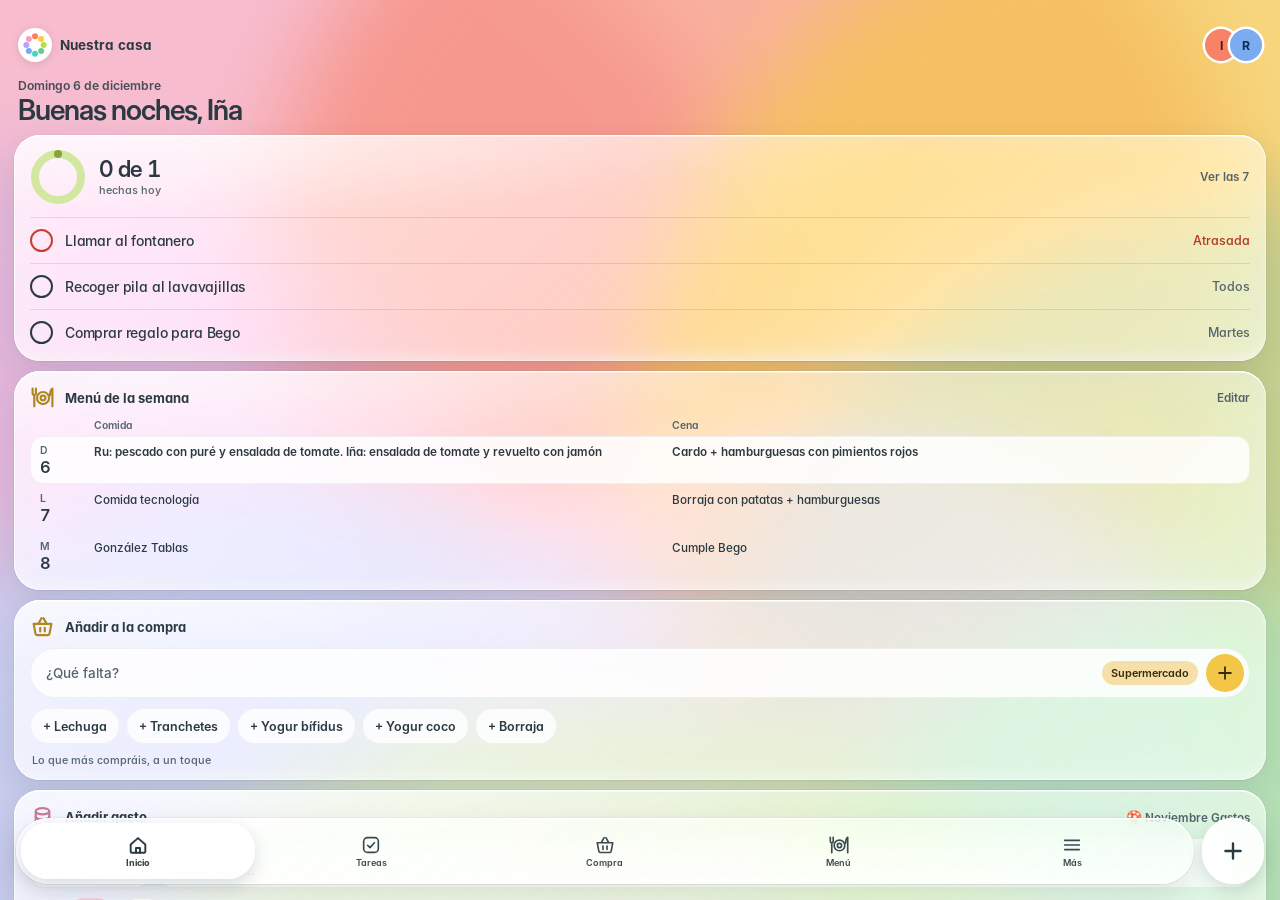
==== docs/index.html @ 102d70d4 "Prueba del diseño nuevo · versión 0.1.0 (tanda 1) Base del diseño (colores, Inter, cristal, fondos, " ====
<!doctype html>
<html lang="es" data-tema="claro">
<head>
<meta charset="utf-8">
<title>Ronda · prueba</title>
<!-- Prueba del diseño nuevo. Datos de ejemplo, sin conexión con Google. -->
<meta name="viewport" content="width=device-width, initial-scale=1, maximum-scale=1, user-scalable=no, viewport-fit=cover">
<meta name="apple-mobile-web-app-capable" content="yes">
<meta name="mobile-web-app-capable" content="yes">
<!-- A1: el degradado tiene que llegar hasta arriba. «black-translucent» es lo único que deja pintar debajo de la hora
     (theme-color y el fondo de html no funcionaron en la app de hoy). El iPhone pone la hora en blanco con este modo. -->
<meta name="apple-mobile-web-app-status-bar-style" content="black-translucent">
<meta name="apple-mobile-web-app-title" content="Ronda prueba">
<meta name="format-detection" content="telephone=no">
<link rel="manifest" href="manifest.webmanifest">
<link rel="apple-touch-icon" href="icons/icon-180.png">
<link rel="icon" type="image/png" sizes="32x32" href="icons/favicon-32.png">
<link rel="preload" href="fonts/inter-500.woff" as="font" type="font/woff" crossorigin>
<link rel="preload" href="fonts/inter-600.woff" as="font" type="font/woff" crossorigin>
<link rel="preload" href="fonts/inter-display-600.woff" as="font" type="font/woff" crossorigin>
<link rel="stylesheet" href="ronda.css">
<script>
/* Tema antes de pintar nada, para que no haya un fogonazo al abrir */
try{var t=localStorage.getItem('rondaP-tema')||'auto';var o=t==='oscuro'||(t==='auto'&&matchMedia('(prefers-color-scheme: dark)').matches);document.documentElement.dataset.tema=o?'oscuro':'claro';}catch(e){}
</script>
</head>
<body>
<div id="app"></div>
<div id="capa"></div>
<div id="arranque"></div>
<noscript>Ronda necesita JavaScript.</noscript>
<script src="app.js"></script>
</body>
</html>
---- docs/ronda.css ----
/* RONDA · prueba 0.1.0 · se genera con src/build.js a partir de src/css (tokens.css + diseno.css) */
/* Ronda · diseño nuevo · valores aprobados. Ver 01_GUIA_DE_ESTILO.md.
   Nombres: --c-<color>-<tono>. Tonos: b bloque, f claro, fo muy claro, t tinta, fu fuerte, ico icono sobre blanco.
   --g-<color>-0/1/2 son los tres tonos del degradado de cabecera de cada sección. */
:root {
  /* texto */
  --txt: #2B3A42; --txt2: #55646C; --txt-barra: #3A4951; --txt-tachado: #6F7D84; --txt-atrasada: #B5371F; --borde-atrasada: #C8402B;
  --raya: rgba(43,58,66,.12); --fondo: #FFFFFF; --fondo-ajustes: #F7F8F9;
  /* tipografía (tamaño fijo, no hay ajuste) */
  --f-texto: Inter, system-ui, sans-serif; --f-titulo: 'Inter Display', Inter, system-ui, sans-serif;
  --t-seccion: 36.5px; --t-interior: 33px; --t-saludo: 28px; --t-hoja: 21px; --t-grupo: 16.5px; --t-cifra: 30px; --t-cifra-peq: 22.5px;
  --t-fila: 14px; --t-cabecera: 13px; --t-sub: 12.5px; --t-boton: 13.5px; --t-pildora: 12.5px; --t-nota: 11.3px; --t-apoyo: 11px; --t-etiqueta: 11px; --t-barra: 9.1px;
  /* medidas */
  --r-tarjeta: 26px; --r-tarjeta-peq: 22px; --r-hoja: 32px; --margen: 14px; --hueco: 10px; --fila-alto: 46px; --casilla: 23px;
  --barra-alto: 66px; --barra-borde: 16px; --mas-ancho: 62px;
  /* cristal */
  --cristal: linear-gradient(140deg, rgba(255,255,255,.62) 0%, rgba(255,255,255,.34) 55%, rgba(255,255,255,.46) 100%);
  --cristal-tarjeta: linear-gradient(140deg, rgba(255,255,255,.84) 0%, rgba(255,255,255,.68) 60%, rgba(255,255,255,.76) 100%);
  --cristal-tarjeta-inicio: linear-gradient(140deg, rgba(255,255,255,.76) 0%, rgba(255,255,255,.56) 60%, rgba(255,255,255,.66) 100%);
  --cristal-barra: linear-gradient(140deg, rgba(255,255,255,.78), rgba(255,255,255,.60));
  --cristal-barra-inicio: linear-gradient(140deg, rgba(255,255,255,.74), rgba(255,255,255,.56));
  --cristal-hoja: linear-gradient(160deg, rgba(255,255,255,.96), rgba(255,255,255,.90));
  --cristal-filtro: blur(18px) saturate(180%);
  --cristal-sombra: inset 0 1.5px 0 rgba(255,255,255,.95), inset 1px 0 0 rgba(255,255,255,.55), inset 0 0 0 1px rgba(255,255,255,.35), inset 0 -10px 18px -12px rgba(255,255,255,.75), 0 0 0 1px rgba(43,58,66,.04), 0 10px 28px rgba(43,58,66,.10), 0 1px 2px rgba(43,58,66,.06);
  --neutro-control: linear-gradient(140deg, rgba(255,255,255,.98), rgba(255,255,255,.84));
  --velo: rgba(43,58,66,.28);
  /* logo: colores originales, sin rebajar */
  --logo-1: #FF7D5E; --logo-2: #FFCB3D; --logo-3: #B9DE4A; --logo-4: #62D08D; --logo-5: #4AD3CD; --logo-6: #74ABF7; --logo-7: #B5A3F4; --logo-8: #F99DBA;
  /* secciones */
  --c-coral-b: #ED8870; --c-coral-f: #F2C8BE; --c-coral-fo: #FBF3F0; --c-coral-t: #51190B; --c-coral-fu: #C25B42; --c-coral-ico: #C45A40;
  --c-amarillo-b: #EAC152; --c-amarillo-f: #F1DDAE; --c-amarillo-fo: #F9F3E4; --c-amarillo-t: #392C0C; --c-amarillo-fu: #BC9B40; --c-amarillo-ico: #AF8825;
  --c-lima-b: #B1CE5A; --c-lima-f: #D0E4A4; --c-lima-fo: #EDF7D8; --c-lima-t: #29320C; --c-lima-fu: #8BA33D; --c-lima-ico: #78932F;
  --c-verde-b: #6EC490; --c-verde-f: #B1E2C1; --c-verde-fo: #E6F9EB; --c-verde-t: #0E371F; --c-verde-fu: #3A9966; --c-verde-ico: #389B66;
  --c-turquesa-b: #59C4BF; --c-turquesa-f: #A9E2DE; --c-turquesa-fo: #E0F9F6; --c-turquesa-t: #0E3533; --c-turquesa-fu: #3B9A96; --c-turquesa-ico: #3A9B97;
  --c-azul-b: #82ADE9; --c-azul-f: #C1D5F1; --c-azul-fo: #F1F5FB; --c-azul-t: #0C2D58; --c-azul-fu: #5984C0; --c-azul-ico: #5784C2;
  --c-lavanda-b: #BAACEB; --c-lavanda-f: #DAD4F4; --c-lavanda-fo: #F6F4FB; --c-lavanda-t: #35146A; --c-lavanda-fu: #9383C3; --c-lavanda-ico: #9282C4;
  --c-rosa-b: #EFA7BE; --c-rosa-f: #F5D1DB; --c-rosa-fo: #FBF2F5; --c-rosa-t: #52102C; --c-rosa-fu: #C57D95; --c-rosa-ico: #C67C95;
  /* degradado de cabecera */
  --g-coral-0: #ED8870; --g-coral-1: #ED9E6E; --g-coral-2: #F2C8BE;
  --g-amarillo-0: #EAC152; --g-amarillo-1: #E8AE45; --g-amarillo-2: #F2DE97;
  --g-lima-0: #B1CE5A; --g-lima-1: #9BCA68; --g-lima-2: #D0E4A4;
  --g-verde-0: #6EC490; --g-verde-1: #4EB695; --g-verde-2: #B1E2C1;
  --g-turquesa-0: #59C4BF; --g-turquesa-1: #6BC0D9; --g-turquesa-2: #A9E2DE;
  --g-azul-0: #82ADE9; --g-azul-1: #98A4E9; --g-azul-2: #C1D5F1;
  --g-lavanda-0: #BAACEB; --g-lavanda-1: #CDA8E6; --g-lavanda-2: #DAD4F4;
  --g-rosa-0: #EFA7BE; --g-rosa-1: #F4A5AB; --g-rosa-2: #F5D1DB;
  --g-neutro-0: #E9E2D3; --g-neutro-1: #D8E2E7; --g-neutro-2: #F4F0E6;
  /* Inicio: un punto más vivo */
  --i-coral-b: #F68267; --i-coral-f: #F5C6BB;
  --i-amarillo-b: #F4C648; --i-amarillo-f: #F6DFA9;
  --i-lima-b: #B5D652; --i-lima-f: #D2E8A0;
  --i-verde-b: #68CA8E; --i-verde-f: #ADE6BF;
  --i-turquesa-b: #52CBC6; --i-turquesa-f: #A5E6E2;
  --i-azul-b: #7BACF0; --i-azul-f: #BDD5F5;
  --i-lavanda-b: #B7A7F0; --i-lavanda-f: #D8D1F7;
  --i-rosa-b: #F4A2BC; --i-rosa-f: #F7CFDA;
}

/* Modo oscuro («apagado») */
:root[data-tema="oscuro"] {
  --txt: #EEF2F4; --txt2: #A9B4BA; --txt-barra: #C5CED3; --txt-tachado: #8A969C; --txt-atrasada: #FF9580; --borde-atrasada: #FF9580;
  --raya: rgba(255,255,255,.10); --fondo: #0F1417; --fondo-ajustes: #0F1417;
  --cristal: linear-gradient(140deg, rgba(44,53,60,.74), rgba(27,34,39,.68));
  --cristal-tarjeta: var(--cristal); --cristal-tarjeta-inicio: var(--cristal); --cristal-barra: var(--cristal); --cristal-barra-inicio: var(--cristal);
  --cristal-hoja: linear-gradient(160deg, rgba(38,46,52,.97), rgba(26,33,38,.95));
  --cristal-sombra: inset 0 1px 0 rgba(255,255,255,.16), inset 0 0 0 1px rgba(255,255,255,.07), 0 10px 28px rgba(0,0,0,.4);
  --neutro-control: rgba(255,255,255,.2);
  --velo: rgba(0,0,0,.5);
  --campo: rgba(255,255,255,.09); --campo-borde: rgba(255,255,255,.10); --pista: rgba(255,255,255,.14);
  /* En oscuro: título de sección en el tono f, iconos en el tono b, relleno de barras en b.
     Resplandor de la sección: los tres radiales con el color al 34 % (el tercero al 15 %); en Ajustes, el neutro al 16 %.
     Inicio: las nueve manchas en tono b, opacidad .30 las tres de arriba y .14 el resto. */
}


/* ===================== RONDA · prueba del diseño nuevo · estilos =====================
   Los valores vienen de tokens.css (aprobados). Todas las clases nuevas empiezan por «rn-» (regla B de 03_ERRORES).
   Las únicas sin prefijo son las que pone la navegación de la app de hoy: pg, pgc, entra-d, sale-i, entra-f, ic. */

@font-face { font-family: Inter; font-weight: 400; font-style: normal; font-display: swap; src: url(fonts/inter-400.woff) format('woff'); }
@font-face { font-family: Inter; font-weight: 500; font-style: normal; font-display: swap; src: url(fonts/inter-500.woff) format('woff'); }
@font-face { font-family: Inter; font-weight: 600; font-style: normal; font-display: swap; src: url(fonts/inter-600.woff) format('woff'); }
@font-face { font-family: Inter; font-weight: 700; font-style: normal; font-display: swap; src: url(fonts/inter-700.woff) format('woff'); }
@font-face { font-family: 'Inter Display'; font-weight: 600; font-style: normal; font-display: swap; src: url(fonts/inter-display-600.woff) format('woff'); }
@font-face { font-family: 'Inter Display'; font-weight: 700; font-style: normal; font-display: swap; src: url(fonts/inter-display-700.woff) format('woff'); }

/* ---------- Colores de cada sección: la página, la tarjeta o la pieza lleva rn-k-<color> ---------- */
.rn-k-coral { --b: var(--c-coral-b); --f: var(--c-coral-f); --fo: var(--c-coral-fo); --t: var(--c-coral-t); --fu: var(--c-coral-fu); --ico: var(--c-coral-ico); --g0: var(--g-coral-0); --g1: var(--g-coral-1); --g2: var(--g-coral-2); }
.rn-k-amarillo { --b: var(--c-amarillo-b); --f: var(--c-amarillo-f); --fo: var(--c-amarillo-fo); --t: var(--c-amarillo-t); --fu: var(--c-amarillo-fu); --ico: var(--c-amarillo-ico); --g0: var(--g-amarillo-0); --g1: var(--g-amarillo-1); --g2: var(--g-amarillo-2); }
.rn-k-lima { --b: var(--c-lima-b); --f: var(--c-lima-f); --fo: var(--c-lima-fo); --t: var(--c-lima-t); --fu: var(--c-lima-fu); --ico: var(--c-lima-ico); --g0: var(--g-lima-0); --g1: var(--g-lima-1); --g2: var(--g-lima-2); }
.rn-k-verde { --b: var(--c-verde-b); --f: var(--c-verde-f); --fo: var(--c-verde-fo); --t: var(--c-verde-t); --fu: var(--c-verde-fu); --ico: var(--c-verde-ico); --g0: var(--g-verde-0); --g1: var(--g-verde-1); --g2: var(--g-verde-2); }
.rn-k-turquesa { --b: var(--c-turquesa-b); --f: var(--c-turquesa-f); --fo: var(--c-turquesa-fo); --t: var(--c-turquesa-t); --fu: var(--c-turquesa-fu); --ico: var(--c-turquesa-ico); --g0: var(--g-turquesa-0); --g1: var(--g-turquesa-1); --g2: var(--g-turquesa-2); }
.rn-k-azul { --b: var(--c-azul-b); --f: var(--c-azul-f); --fo: var(--c-azul-fo); --t: var(--c-azul-t); --fu: var(--c-azul-fu); --ico: var(--c-azul-ico); --g0: var(--g-azul-0); --g1: var(--g-azul-1); --g2: var(--g-azul-2); }
.rn-k-lavanda { --b: var(--c-lavanda-b); --f: var(--c-lavanda-f); --fo: var(--c-lavanda-fo); --t: var(--c-lavanda-t); --fu: var(--c-lavanda-fu); --ico: var(--c-lavanda-ico); --g0: var(--g-lavanda-0); --g1: var(--g-lavanda-1); --g2: var(--g-lavanda-2); }
.rn-k-rosa { --b: var(--c-rosa-b); --f: var(--c-rosa-f); --fo: var(--c-rosa-fo); --t: var(--c-rosa-t); --fu: var(--c-rosa-fu); --ico: var(--c-rosa-ico); --g0: var(--g-rosa-0); --g1: var(--g-rosa-1); --g2: var(--g-rosa-2); }
.rn-k-neutro { --b: #FFFFFF; --f: #EFEAE0; --fo: #F7F4EC; --t: var(--txt); --fu: #7C8A91; --ico: #55646C; --g0: var(--g-neutro-0); --g1: var(--g-neutro-1); --g2: var(--g-neutro-2); }
/* En Inicio, un punto más vivo */
.rn-ini .rn-k-coral { --b: var(--i-coral-b); --f: var(--i-coral-f); }
.rn-ini .rn-k-amarillo { --b: var(--i-amarillo-b); --f: var(--i-amarillo-f); }
.rn-ini .rn-k-lima { --b: var(--i-lima-b); --f: var(--i-lima-f); }
.rn-ini .rn-k-verde { --b: var(--i-verde-b); --f: var(--i-verde-f); }
.rn-ini .rn-k-turquesa { --b: var(--i-turquesa-b); --f: var(--i-turquesa-f); }
.rn-ini .rn-k-azul { --b: var(--i-azul-b); --f: var(--i-azul-f); }
.rn-ini .rn-k-lavanda { --b: var(--i-lavanda-b); --f: var(--i-lavanda-f); }
.rn-ini .rn-k-rosa { --b: var(--i-rosa-b); --f: var(--i-rosa-f); }
/* En oscuro, los iconos van en el tono b (más luminoso) */
[data-tema="oscuro"] [class*="rn-k-"] { --ico: var(--b); }
[data-tema="oscuro"] .rn-k-neutro { --b: rgba(255,255,255,.2); --t: #FFFFFF; --ico: #A9B4BA; --fo: rgba(255,255,255,.08); --f: rgba(255,255,255,.22); }

/* ---------- Base ---------- */
*, *::before, *::after { box-sizing: border-box; }
html, body { margin: 0; height: 100%; overflow: hidden; overscroll-behavior: none; background: var(--fondo); }
body {
  font-family: var(--f-texto); color: var(--txt); font-size: var(--t-fila);
  font-feature-settings: "tnum", "cv11"; -webkit-font-smoothing: antialiased; -webkit-text-size-adjust: 100%;
  /* Sin selección de texto ni menú del iPhone al mantener pulsado (A2, A3) */
  -webkit-user-select: none; user-select: none; -webkit-touch-callout: none; -webkit-tap-highlight-color: transparent;
}
input, textarea { -webkit-user-select: text; user-select: text; -webkit-touch-callout: default; }
button { font: inherit; color: inherit; background: none; border: 0; padding: 0; margin: 0; cursor: pointer; text-align: inherit; -webkit-appearance: none; appearance: none; }
h1, h2, h3, p { margin: 0; }
svg { display: block; }
.ic { display: inline-flex; flex: none; }
.rn-num { font-family: var(--f-titulo); font-weight: 600; letter-spacing: -.04em; line-height: 1; }

/* ---------- Pantallas: el fondo queda fijo y el contenido se desliza encima ---------- */
#app { position: fixed; inset: 0; overflow: hidden; }
.pg { position: absolute; inset: 0; overflow: hidden; background: var(--fondo); transition: transform .32s cubic-bezier(.2,.8,.2,1), opacity .3s ease; }
.pg.entra-d { transform: translateX(100%); }
.pg.sale-i { transform: translateX(-28%); opacity: .6; }
.pg.entra-f { opacity: 0; }
.pgc {
  position: absolute; inset: 0; z-index: 1; overflow-x: hidden; overflow-y: auto; -webkit-overflow-scrolling: touch; overscroll-behavior-y: contain;
  /* Debajo de la hora: el contenido empieza bajo la zona de la hora del iPhone */
  padding: calc(max(env(safe-area-inset-top), 20px) + 4px) 14px 124px;
}
/* Sección: tres degradados de su color sobre blanco */
.rn-sec {
  background:
    radial-gradient(120% 60% at 0% 0%, var(--g0) 0%, transparent 62%),
    radial-gradient(110% 55% at 100% 4%, var(--g1) 0%, transparent 60%),
    radial-gradient(90% 40% at 60% 46%, var(--g2) 0%, transparent 70%),
    var(--fondo);
}
[data-tema="oscuro"] .rn-sec {
  background:
    radial-gradient(120% 60% at 0% 0%, color-mix(in srgb, var(--g0) 34%, transparent) 0%, transparent 62%),
    radial-gradient(110% 55% at 100% 4%, color-mix(in srgb, var(--g1) 34%, transparent) 0%, transparent 60%),
    radial-gradient(90% 40% at 60% 46%, color-mix(in srgb, var(--g2) 15%, transparent) 0%, transparent 70%),
    var(--fondo);
}
/* Ajustes: claro liso (en oscuro, el neutro al 16 %) */
.rn-aj { background: var(--fondo-ajustes); }
[data-tema="oscuro"] .rn-aj {
  background:
    radial-gradient(120% 60% at 0% 0%, color-mix(in srgb, var(--g-neutro-0) 16%, transparent) 0%, transparent 62%),
    radial-gradient(110% 55% at 100% 4%, color-mix(in srgb, var(--g-neutro-1) 16%, transparent) 0%, transparent 60%),
    var(--fondo);
}
/* Debajo de la barra, el contenido se funde a blanco para no cortarse en seco */
.rn-sec::after, .rn-aj::after { content: ''; position: absolute; left: 0; right: 0; bottom: 0; height: 120px; z-index: 2; pointer-events: none; background: linear-gradient(rgba(255,255,255,0), rgba(255,255,255,.9) 70%); }
.rn-aj::after { background: linear-gradient(rgba(247,248,249,0), rgba(247,248,249,.9) 70%); }
[data-tema="oscuro"] .rn-sec::after, [data-tema="oscuro"] .rn-aj::after { background: linear-gradient(rgba(15,20,23,0), rgba(15,20,23,.9) 70%); }

/* Inicio: nueve manchas desenfocadas, fijas. Arriba tonos fuertes, abajo pastel */
.rn-ini { background: #FFFFFF; }
.rn-aurora { position: absolute; inset: 0; overflow: hidden; z-index: 0; pointer-events: none; background: #FFFFFF; transform: translateZ(0); }
.rn-bl { position: absolute; border-radius: 50%; filter: blur(46px); opacity: var(--op); }
[data-tema="oscuro"] .rn-ini, [data-tema="oscuro"] .rn-aurora { background: var(--fondo); }
[data-tema="oscuro"] .rn-bl { opacity: .14; }
[data-tema="oscuro"] .rn-bl0, [data-tema="oscuro"] .rn-bl1, [data-tema="oscuro"] .rn-bl2 { opacity: .30; }
[data-tema="oscuro"] .rn-bl5 { background: var(--i-azul-b) !important; }
[data-tema="oscuro"] .rn-bl6 { background: var(--i-lavanda-b) !important; }
[data-tema="oscuro"] .rn-bl7 { background: var(--i-verde-b) !important; }
[data-tema="oscuro"] .rn-bl8 { background: var(--i-lima-b) !important; }

/* ---------- Cristal: la capa de controles y tarjetas ---------- */
.rn-gl { position: relative; background: var(--cristal); -webkit-backdrop-filter: var(--cristal-filtro); backdrop-filter: var(--cristal-filtro); box-shadow: var(--cristal-sombra); }
.rn-gl::before { content: ''; position: absolute; inset: 0; border-radius: inherit; background: radial-gradient(80% 60% at 12% 0%, rgba(255,255,255,.55), transparent 60%); pointer-events: none; }
.rn-gl > * { position: relative; }
[data-tema="oscuro"] .rn-gl::before { background: radial-gradient(80% 60% at 12% 0%, rgba(255,255,255,.09), transparent 60%); }

/* ---------- Cabecera de una sección ---------- */
.rn-tit { display: flex; justify-content: space-between; align-items: center; gap: 10px; margin: 12px 4px 0; min-height: 44px; }
.rn-tit h1 { font: 600 var(--t-seccion)/1.05 var(--f-titulo); letter-spacing: -.035em; color: var(--t, var(--txt)); }
.rn-tit-peq { align-items: flex-start; }
.rn-tit-peq h1 { font-size: 26px; line-height: 1.08; padding-top: 4px; overflow-wrap: anywhere; }
.rn-titd { display: flex; gap: 8px; flex: none; }
.rn-sub { font-size: var(--t-sub); font-weight: 600; color: var(--t, var(--txt)); opacity: .8; margin: 6px 4px 0; }
.rn-aj .rn-tit h1 { color: var(--txt); }
[data-tema="oscuro"] .rn-tit h1, [data-tema="oscuro"] .rn-sub { color: var(--f); }
[data-tema="oscuro"] .rn-aj .rn-tit h1 { color: var(--txt); }
.rn-rb { width: 40px; height: 40px; border-radius: 50%; display: flex; align-items: center; justify-content: center; flex: none; color: var(--t, var(--txt)); }
[data-tema="oscuro"] .rn-rb { color: var(--txt); }

/* ---------- Tarjeta, cabecera de tarjeta y filas ---------- */
.rn-cd { display: block; width: 100%; border-radius: var(--r-tarjeta); padding: 14px 16px 6px; margin-top: var(--hueco); }
.rn-cd.rn-gl { background: var(--cristal-tarjeta); }
.rn-ini .rn-cd.rn-gl { background: var(--cristal-tarjeta-inicio); }
.rn-ch { display: flex; align-items: center; gap: 10px; font-size: var(--t-cabecera); font-weight: 700; padding-bottom: 9px; min-height: 31px; }
.rn-cht { flex: 1; min-width: 0; }
.rn-pt { width: 10px; height: 10px; border-radius: 50%; flex: none; background: var(--b); margin-right: -2px; }
.rn-cnt { margin-left: auto; font-style: normal; font-weight: 600; font-size: var(--t-etiqueta); padding: 3px 9px; border-radius: 999px; background: var(--f); color: var(--t); white-space: nowrap; }
.rn-chd { margin-left: auto; font-size: 11.7px; font-weight: 600; color: var(--txt2); white-space: nowrap; }
.rn-chd .rn-wlink, .rn-ch .rn-wlink { font-size: 11.7px; }
.rn-chip { display: inline-flex; align-items: center; justify-content: center; flex: none; color: var(--ico); }
.rn-rw { display: flex; align-items: center; gap: 12px; min-height: var(--fila-alto); padding: 6px 0; border-top: 1px solid var(--raya); width: 100%; text-align: left; }
.rn-rw:first-child { border-top: 0; }
.rn-rwt { flex: 1; min-width: 0; display: flex; flex-direction: column; align-items: flex-start; text-align: left; padding: 2px 0; }
.rn-t { font-size: var(--t-fila); letter-spacing: -.012em; line-height: 1.22; font-weight: 500; overflow-wrap: anywhere; }
.rn-n { font-size: var(--t-nota); color: var(--txt2); margin-top: 1px; line-height: 1.3; font-weight: 400; }
.rn-rojo { color: var(--txt-atrasada) !important; font-weight: 600; }
.rn-dn .rn-t { text-decoration: line-through; color: var(--txt-tachado); }
.rn-hr { font-size: 12.5px; font-weight: 600; white-space: nowrap; }
.rn-q { font-size: 12.5px; font-weight: 500; color: var(--txt2); white-space: nowrap; }
.rn-vacio { padding: 8px 0 10px; }
.rn-fle { display: flex; color: var(--txt2); flex: none; }
.rn-cand { display: inline-flex; vertical-align: -2px; margin-left: 6px; }
/* Casilla redonda de 23 px; el toque abarca más */
.rn-ck { width: var(--casilla); height: var(--casilla); border: 2px solid var(--txt); border-radius: 50%; flex: none; display: inline-flex; align-items: center; justify-content: center; color: transparent; position: relative; transition: background-color .15s, border-color .15s; }
.rn-ck::after { content: ''; position: absolute; inset: -11px; }
.rn-ck .rn-tick { width: 12px; height: 12px; }
.rn-ck.rn-on { background: var(--b); border-color: var(--b); color: var(--t); }
.rn-ck.rn-atr { border-color: var(--borde-atrasada); }
[data-tema="oscuro"] .rn-ck { border-color: #DDE3E6; }
[data-tema="oscuro"] .rn-ck.rn-on { border-color: var(--b); }
[data-tema="oscuro"] .rn-ck.rn-atr { border-color: var(--borde-atrasada); }
.rn-it .rn-ck { --b: var(--c-lima-b); --t: var(--c-lima-t); }

/* ---------- Tareas: la semana y los filtros ---------- */
.rn-cd.rn-semc { padding: 8px; margin-top: 14px; border-radius: 24px; }
.rn-sem { display: flex; gap: 5px; }
.rn-sd { flex: 1; min-width: 0; height: 56px; border-radius: 14px; display: flex; flex-direction: column; align-items: center; justify-content: center; gap: 2px; }
.rn-sd small { font-size: 9.6px; font-weight: 600; }
.rn-sd b { font-size: 14.8px; }
.rn-pts { display: flex; gap: 2px; height: 4px; }
.rn-pts i { width: 4px; height: 4px; border-radius: 50%; background: currentColor; }
.rn-sd.rn-hoy { background: var(--b); color: var(--t); }
.rn-sd.rn-pas { color: var(--txt-tachado); }
.rn-sd.rn-fut { background: rgba(255,255,255,.55); color: var(--t); }
[data-tema="oscuro"] .rn-sd.rn-fut { background: rgba(255,255,255,.07); color: var(--txt); }
.rn-flw { margin: 28px -14px 0; padding: 0 14px 4px; overflow-x: auto; scrollbar-width: none; }
.rn-flw::-webkit-scrollbar { display: none; }
.rn-fl { display: inline-flex; padding: 4px; border-radius: 999px; gap: 2px; }
.rn-fl button { height: 34px; padding: 0 15px; font-size: var(--t-pildora); font-weight: 600; border-radius: 999px; white-space: nowrap; }
.rn-fl button.rn-on { background: var(--b); color: var(--t); box-shadow: inset 0 1px 0 rgba(255,255,255,.65), 0 2px 6px rgba(43,58,66,.10); }
[data-tema="oscuro"] .rn-fl button.rn-on { box-shadow: none; }

/* ---------- Barra de abajo y «+» ---------- */
.rn-barra { position: fixed; left: 0; right: 0; bottom: 0; height: 0; z-index: 50; }
.rn-barra.rn-oculta { display: none; }
.rn-nv { position: fixed; left: var(--barra-borde); right: 86px; bottom: var(--barra-borde); height: var(--barra-alto); border-radius: 33px; padding: 5px; display: flex; }
.rn-barra .rn-nv { background: var(--cristal-barra); }
.rn-barra.rn-en-ini .rn-nv { background: var(--cristal-barra-inicio); }
.rn-sin-plus .rn-nv { right: var(--barra-borde); }
.rn-tab { flex: 1; min-width: 0; display: flex; flex-direction: column; align-items: center; justify-content: center; gap: 1px; height: 56px; border-radius: 27px; font-size: var(--t-barra); font-weight: 600; color: var(--txt-barra); }
.rn-tab span { white-space: nowrap; }
.rn-tab.rn-on { font-weight: 700; }
.rn-plus { position: fixed; right: var(--barra-borde); bottom: var(--barra-borde); width: var(--mas-ancho); height: var(--barra-alto); border-radius: 33px; display: flex; align-items: center; justify-content: center; }
/* Pestaña activa y «+»: teñidos del color de la sección */
.rn-barra .rn-tab.rn-on, .rn-barra .rn-plus.rn-gl {
  background: linear-gradient(140deg, color-mix(in srgb, var(--b) 96%, transparent), color-mix(in srgb, var(--b) 77%, transparent));
  color: var(--t);
  box-shadow: inset 0 1.5px 0 rgba(255,255,255,.85), inset 0 0 0 1px rgba(255,255,255,.3), 0 6px 16px color-mix(in srgb, var(--fu) 33%, transparent);
}
/* En Inicio y Ajustes, en blanco (neutro) */
.rn-barra.rn-neutra .rn-tab.rn-on, .rn-barra.rn-neutra .rn-plus.rn-gl {
  background: var(--neutro-control); color: var(--txt);
  box-shadow: inset 0 1.5px 0 #fff, inset 0 0 0 1px rgba(255,255,255,.6), 0 6px 16px rgba(43,58,66,.16);
}
[data-tema="oscuro"] .rn-barra.rn-neutra .rn-tab.rn-on, [data-tema="oscuro"] .rn-barra.rn-neutra .rn-plus.rn-gl { background: rgba(255,255,255,.2); color: #FFFFFF; box-shadow: inset 0 1px 0 rgba(255,255,255,.16), 0 6px 16px rgba(0,0,0,.3); }
[data-tema="oscuro"] .rn-barra .rn-tab.rn-on, [data-tema="oscuro"] .rn-barra .rn-plus.rn-gl { box-shadow: inset 0 1.5px 0 rgba(255,255,255,.5), 0 6px 16px rgba(0,0,0,.35); }
[data-tema="oscuro"] .rn-barra .rn-plus.rn-gl::before, .rn-barra .rn-plus.rn-gl::before { background: none; }

/* ---------- Capa de hojas y avisos ---------- */
#capa { position: fixed; inset: 0; z-index: 60; pointer-events: none; }
#capa > * { pointer-events: auto; }
.rn-velo { position: fixed; inset: 0; background: var(--velo); opacity: 0; transition: opacity .3s ease; }
.rn-velo.rn-ver { opacity: 1; }
.rn-hj {
  position: fixed; left: 0; right: 0; bottom: var(--kb, 0px);
  max-height: calc(100% - max(env(safe-area-inset-top), 20px) - 12px - var(--kb, 0px));
  border-radius: var(--r-hoja) var(--r-hoja) 0 0; padding: 10px 16px 0; display: flex; flex-direction: column;
  transform: translateY(105%); transition: transform .32s cubic-bezier(.2,.8,.2,1);
}
.rn-hj.rn-gl { background: var(--cristal-hoja); }
.rn-hj.rn-ver { transform: none; }
.rn-tirador { display: block; width: 38px; height: 5px; border-radius: 3px; background: rgba(43,58,66,.22); margin: 0 auto 12px; flex: none; }
[data-tema="oscuro"] .rn-tirador { background: rgba(255,255,255,.25); }
.rn-hjc { overflow-y: auto; -webkit-overflow-scrolling: touch; overscroll-behavior: contain; padding-bottom: calc(env(safe-area-inset-bottom) + 18px); margin: 0 -16px; padding-left: 16px; padding-right: 16px; }
html.conteclado .rn-hjc { padding-bottom: 14px; }
.rn-hjcab { display: flex; align-items: center; justify-content: space-between; gap: 10px; margin: 0 2px 12px; }
.rn-hjt { font: 600 var(--t-hoja)/1.1 var(--f-titulo); letter-spacing: -.035em; min-width: 0; }
.rn-x { width: 36px; height: 36px; margin-right: -6px; display: flex; align-items: center; justify-content: center; color: var(--txt2); flex: none; }
.rn-hjp { margin: -4px 2px 4px; }
/* Hoja «Secciones»: cuatro columnas, icono y nombre */
.rn-hj-sec { padding: 10px 14px 0; }
.rn-hj-sec .rn-hjcab { margin: 0 6px 8px; }
.rn-hj-sec .rn-hjt { font-size: 19px; }
.rn-secs { display: grid; grid-template-columns: repeat(4, 1fr); gap: 4px; }
.rn-sc { display: flex; flex-direction: column; align-items: center; gap: 6px; padding: 11px 2px 9px; border-radius: 18px; }
.rn-sc span:last-child { font-size: 10.9px; font-weight: 600; line-height: 1.15; text-align: center; color: var(--txt); }
.rn-sc.rn-on { background: var(--fo); box-shadow: inset 0 0 0 1.5px var(--f); }
[data-tema="oscuro"] .rn-sc.rn-on { background: rgba(255,255,255,.08); box-shadow: inset 0 0 0 1.5px var(--f); }
/* Hoja de opciones (tipo 05) */
.rn-ops { display: flex; flex-direction: column; }
.rn-op { display: flex; align-items: center; gap: 14px; width: 100%; min-height: 52px; border-top: 1px solid var(--raya); font-size: 13.9px; font-weight: 600; text-align: left; }
.rn-op:first-child { border-top: 0; }
.rn-op > svg { color: var(--txt2); }
.rn-op.rn-peligro, .rn-op.rn-peligro > svg { color: var(--txt-atrasada); }
.rn-opok { margin-left: auto; display: flex; color: var(--fu); }
.rn-opok .rn-tick { width: 16px; height: 16px; }
[data-tema="oscuro"] .rn-opok { color: var(--b); }

/* ---------- Formularios ---------- */
.rn-fld { display: block; background: rgba(255,255,255,.72); border-radius: 14px; padding: 9px 13px; box-shadow: inset 0 0 0 1px rgba(43,58,66,.07); }
.rn-hj .rn-fld { background: #FFFFFF; }
.rn-fld small { display: block; font-size: 10.4px; font-weight: 600; color: var(--txt2); }
.rn-fld input { display: block; width: 100%; border: 0; outline: 0; background: none; font: 600 13.9px/1.3 var(--f-texto); color: var(--txt); padding: 1px 0 0; margin: 0; -webkit-appearance: none; appearance: none; border-radius: 0; }
.rn-fld input::placeholder, .rn-qai::placeholder { color: var(--txt2); font-weight: 500; opacity: 1; }
[data-tema="oscuro"] .rn-fld, [data-tema="oscuro"] .rn-hj .rn-fld { background: rgba(255,255,255,.09); box-shadow: inset 0 0 0 1px rgba(255,255,255,.10); }
.rn-et { font-size: var(--t-nota); font-weight: 600; color: var(--txt2); margin: 14px 2px 7px; }
.rn-qcs { display: flex; flex-wrap: wrap; gap: 6px; }
.rn-qc { display: inline-flex; align-items: center; height: 36px; padding: 0 13px; border-radius: 999px; background: rgba(255,255,255,.8); font-size: var(--t-pildora); font-weight: 600; box-shadow: inset 0 0 0 1px rgba(43,58,66,.06); position: relative; color: var(--txt); white-space: nowrap; }
.rn-hj .rn-qc { background: #FFFFFF; box-shadow: inset 0 0 0 1px rgba(43,58,66,.08); }
.rn-qc.rn-on, .rn-hj .rn-qc.rn-on { background: var(--b); color: var(--t); box-shadow: none; }
[data-tema="oscuro"] .rn-qc, [data-tema="oscuro"] .rn-hj .rn-qc { background: rgba(255,255,255,.09); box-shadow: inset 0 0 0 1px rgba(255,255,255,.10); }
[data-tema="oscuro"] .rn-qc.rn-on, [data-tema="oscuro"] .rn-hj .rn-qc.rn-on { background: var(--b); color: var(--t); box-shadow: none; }
/* Campos del iPhone (fecha, hora) puestos encima, transparentes: el toque abre su selector */
.rn-oc { position: absolute; inset: 0; width: 100%; height: 100%; opacity: 0; font-size: 16px; -webkit-appearance: none; appearance: none; border: 0; margin: 0; padding: 0; }
.rn-qcf { overflow: hidden; }
.rn-lis { margin-top: 12px; }
.rn-lis .rn-rw:first-child { border-top: 1px solid var(--raya); }
.rn-li { position: relative; min-height: 48px; }
.rn-li .rn-t { flex: 1; }
.rn-lv { font-size: 12.6px; font-weight: 500; color: var(--txt2); text-align: right; }
.rn-sw { width: 46px; height: 28px; border-radius: 14px; flex: none; position: relative; background: rgba(43,58,66,.16); transition: background-color .2s; }
.rn-sw i { position: absolute; top: 3px; left: 3px; width: 22px; height: 22px; border-radius: 50%; background: #FFFFFE; box-shadow: 0 1px 3px rgba(0,0,0,.25); transition: transform .2s; }
.rn-sw.rn-on { background: var(--b); }
.rn-sw.rn-on i { transform: translateX(18px); }
[data-tema="oscuro"] .rn-sw { background: rgba(255,255,255,.16); }
[data-tema="oscuro"] .rn-sw.rn-on { background: var(--b); }
.rn-btnp { display: flex; align-items: center; justify-content: center; gap: 7px; width: 100%; height: 48px; border-radius: 999px; font-size: var(--t-boton); font-weight: 700; background: var(--b); color: var(--t); margin-top: 16px; }
.rn-btnp.rn-btnc { display: inline-flex; width: auto; padding: 0 22px; }
.rn-btnp.rn-peligro { background: var(--c-coral-b); color: var(--c-coral-t); }
.rn-txt { font-size: 13.5px; color: var(--txt2); line-height: 1.45; }

/* ---------- Avisos breves (pieza 01 y 02) ---------- */
.rn-aviso {
  position: fixed; left: 16px; right: 16px; bottom: calc(var(--barra-borde) + var(--barra-alto) + 12px + var(--kb, 0px));
  min-height: 52px; border-radius: 26px; display: flex; align-items: center; gap: 10px; padding: 8px 8px 8px 18px;
  background: rgba(43,58,66,.92); color: #FFFFFF; box-shadow: 0 8px 20px rgba(43,58,66,.22);
  -webkit-backdrop-filter: blur(12px); backdrop-filter: blur(12px);
  opacity: 0; transform: translateY(10px); transition: opacity .25s ease, transform .25s ease; z-index: 70;
}
.rn-aviso.rn-ver { opacity: 1; transform: none; }
.rn-avi { display: flex; flex: none; }
.rn-avi .rn-tick { width: 16px; height: 16px; }
.rn-mal .rn-avi { color: #FFB4A3; }
.rn-avt { flex: 1; font-size: 13.5px; font-weight: 600; line-height: 1.3; padding: 6px 0; }
.rn-ava { flex: none; height: 36px; padding: 0 16px; border-radius: 18px; background: rgba(255,255,255,.14); font-size: 13.5px; font-weight: 700; }
[data-tema="oscuro"] .rn-aviso { background: #EEF2F4; color: #1B2226; box-shadow: 0 8px 22px rgba(0,0,0,.5); }
[data-tema="oscuro"] .rn-ava { background: rgba(27,34,38,.1); }
[data-tema="oscuro"] .rn-mal .rn-avi { color: #C8402B; }

/* ---------- Inicio ---------- */
.rn-icab { display: flex; justify-content: space-between; align-items: center; margin: 4px 4px 0; }
.rn-marca { display: flex; align-items: center; gap: 8px; font-size: 13.5px; font-weight: 700; }
.rn-logo { width: 34px; height: 34px; border-radius: 50%; background: #FFFFFF; display: inline-flex; align-items: center; justify-content: center; box-shadow: 0 2px 8px rgba(43,58,66,.14); flex: none; }
[data-tema="oscuro"] .rn-logo { background: rgba(255,255,255,.12); box-shadow: none; }
.rn-avs { display: flex; }
.rn-avs .rn-av + .rn-av { margin-left: -7px; }
.rn-av { border-radius: 50%; display: inline-flex; align-items: center; justify-content: center; font-weight: 700; flex: none; background: var(--b); color: var(--t); box-shadow: 0 0 0 2.5px #FFFFFF; }
[data-tema="oscuro"] .rn-av { box-shadow: 0 0 0 2.5px #1B2226; --t: #1B2226; }
.rn-fecha { font-size: 12.2px; font-weight: 600; opacity: .85; margin: 16px 4px 0; }
.rn-saludo { font: 600 var(--t-saludo)/1.05 var(--f-titulo); letter-spacing: -.035em; margin: 3px 4px 4px; }
.rn-wlink { font-size: 11.7px; font-weight: 600; color: var(--txt2); white-space: nowrap; }
.rn-emo { font-size: 13px; }
/* Mis tareas */
.rn-wtop { display: flex; align-items: center; gap: 13px; padding-bottom: 12px; }
.rn-wtop-b { display: flex; align-items: center; gap: 13px; flex: 1; min-width: 0; text-align: left; }
.rn-wnum b { display: block; font-size: 22.6px; }
.rn-wnum span { display: block; font-size: 10.9px; color: var(--txt2); font-weight: 500; margin-top: 3px; }
.rn-aro { flex: none; }
.rn-aro-p { stroke: var(--f); }
.rn-aro-r { stroke: var(--fu); }
[data-tema="oscuro"] .rn-aro-p { stroke: rgba(255,255,255,.14); }
[data-tema="oscuro"] .rn-aro-r { stroke: var(--b); }
.rn-w-tareas .rn-wtop + .rn-rw { border-top: 1px solid var(--raya); }
/* Menú de la semana: el texto se parte en líneas, no se corta (E15) */
.rn-cd.rn-w-menu { padding-bottom: 10px; }
.rn-mh, .rn-mf { display: grid; grid-template-columns: 44px 1fr 1fr; gap: 10px; }
.rn-mh { padding: 0 10px 4px; font-size: 10.4px; font-weight: 600; color: var(--txt2); }
.rn-mf { padding: 9px 10px; border-radius: 14px; width: 100%; text-align: left; }
.rn-mf.rn-hoy { background: rgba(255,255,255,.85); box-shadow: inset 0 0 0 1px rgba(43,58,66,.06); }
[data-tema="oscuro"] .rn-mf.rn-hoy { background: rgba(255,255,255,.07); box-shadow: inset 0 0 0 1px rgba(255,255,255,.10); }
.rn-md small { display: block; font-size: 10.4px; font-weight: 600; color: var(--txt2); line-height: 1.1; }
.rn-md b { display: block; font-size: 16.5px; margin-top: 2px; }
.rn-mt { font-size: 11.7px; line-height: 1.3; font-weight: 500; overflow-wrap: anywhere; }
.rn-hoy .rn-mt { font-weight: 600; }
.rn-mv { color: var(--txt2); }
/* Añadir a la compra */
.rn-cd.rn-w-compra, .rn-cd.rn-w-plantas { padding-bottom: 13px; }
.rn-qa { display: flex; align-items: center; gap: 8px; height: 50px; border-radius: 999px; background: rgba(255,255,255,.85); padding: 0 6px 0 16px; box-shadow: inset 0 0 0 1px rgba(43,58,66,.07); margin: 0; }
[data-tema="oscuro"] .rn-qa { background: rgba(255,255,255,.09); box-shadow: inset 0 0 0 1px rgba(255,255,255,.10); }
.rn-qai { flex: 1; min-width: 0; border: 0; outline: 0; background: none; font: 500 13.5px var(--f-texto); color: var(--txt); padding: 0; -webkit-appearance: none; appearance: none; }
.rn-tg { display: inline-flex; align-items: center; height: 24px; padding: 0 9px; border-radius: 999px; font-size: 10.9px; font-weight: 600; background: var(--f); color: var(--t); white-space: nowrap; flex: none; max-width: 40%; overflow: hidden; text-overflow: ellipsis; }
.rn-qab { width: 38px; height: 38px; border-radius: 50%; background: var(--b); color: var(--t); display: flex; align-items: center; justify-content: center; flex: none; }
.rn-w-compra .rn-qcs { margin-top: 10px; }
.rn-s { font-size: 10.9px; color: var(--txt2); font-weight: 500; line-height: 1.3; margin: 9px 2px 0; }
/* Añadir gasto */
.rn-cd.rn-w-gasto { padding-bottom: 14px; }
.rn-gq { display: grid; grid-template-columns: 120px 1fr; gap: 8px; }
.rn-gpaga { display: flex; align-items: center; gap: 8px; margin: 10px 2px; }
.rn-gpaga .rn-s { margin: 0; }
.rn-qc.rn-qcp { height: 32px; }
.rn-qc.rn-qcp.rn-on { background: var(--f); color: var(--t); box-shadow: none; }
[data-tema="oscuro"] .rn-qc.rn-qcp.rn-on { background: var(--f); color: var(--t); }
.rn-grep { margin-left: auto !important; padding: 6px 0; }
.rn-w-gasto .rn-btnp { margin-top: 0; }
/* Plantas: nombres largos en tres líneas para que las barras queden alineadas (E16) */
.rn-pls { display: flex; gap: 4px; }
.rn-pl { flex: 1; min-width: 0; display: flex; flex-direction: column; align-items: center; gap: 5px; }
.rn-pem { font-size: 21px; line-height: 28px; height: 28px; display: flex; align-items: center; }
.rn-pic { color: var(--ico); }
.rn-pn { font-size: 10px; font-weight: 600; line-height: 1.2; height: 2.4em; width: 100%; text-align: center; overflow: hidden; display: -webkit-box; -webkit-line-clamp: 2; -webkit-box-orient: vertical; }
.rn-tres .rn-pn { height: 3.6em; -webkit-line-clamp: 3; }
.rn-agua { width: 12px; height: 44px; border-radius: 6px; background: var(--f); position: relative; overflow: hidden; }
.rn-agua i { position: absolute; left: 0; right: 0; bottom: 0; border-radius: 6px; background: var(--i-azul-b); }
.rn-agua.rn-toca i { background: var(--i-coral-b); }
[data-tema="oscuro"] .rn-agua { background: rgba(255,255,255,.14); }

/* ---------- Ver tarea ---------- */
.rn-cd.rn-cdv { margin-top: 14px; }
.rn-li .rn-av { --t: #FFFFFF; }
.rn-nota { color: var(--txt); font-size: 13px; line-height: 1.4; padding: 0 0 10px; }
.rn-cd + .rn-btnp { margin-top: 10px; }

/* ---------- Pantalla vacía (tipo 06) ---------- */
.rn-vac { text-align: center; padding: 34px 18px 0; }
.rn-ilu { display: flex; justify-content: center; }
.rn-ilu svg { width: 210px; height: auto; }
.rn-vac h2 { font: 600 26px/1.1 var(--f-titulo); letter-spacing: -.035em; margin: 12px 0 8px; }
.rn-vac .rn-btnc { margin-top: 20px; }

/* ---------- Ajustes ---------- */
.rn-aj .rn-cd { background: #FFFFFF; box-shadow: 0 0 0 1px rgba(43,58,66,.05), 0 1px 2px -1px rgba(43,58,66,.07), 0 3px 8px rgba(43,58,66,.05); margin-top: 9px; padding: 4px 16px; }
[data-tema="oscuro"] .rn-aj .rn-cd { background: var(--cristal); box-shadow: var(--cristal-sombra); }
.rn-perfil { display: flex !important; align-items: center; gap: 13px; text-align: left; margin-top: 14px !important; padding: 14px 16px !important; }
.rn-perfil b { display: block; font-size: 15.7px; font-weight: 700; letter-spacing: -.01em; }
.rn-fat { flex: 1; min-width: 0; display: flex; flex-direction: column; text-align: left; }
.rn-fa { min-height: 56px; }
.rn-fa .rn-chip { width: 30px; color: #55646C; }
[data-tema="oscuro"] .rn-fa .rn-chip { color: #A9B4BA; }
.rn-fa .rn-t { font-weight: 600; }
.rn-gt { font-size: var(--t-grupo); font-weight: 700; letter-spacing: -.015em; margin: 22px 6px 0; }
.rn-version { text-align: center; font-size: 10.9px; color: var(--txt2); font-weight: 500; margin-top: 14px; }

/* ---------- Arranque (pieza 05) ---------- */
#arranque { position: fixed; inset: 0; z-index: 100; background: #FFFFFF; transition: opacity .28s ease; }
#arranque:empty { display: none; }
[data-tema="oscuro"] #arranque { background: var(--fondo); }
#arranque.rn-fuera { opacity: 0; pointer-events: none; }
.rn-arr { position: absolute; left: 50%; top: 50%; transform: translate(-50%, -50%); display: flex; flex-direction: column; align-items: center; gap: 22px; z-index: 1; }
.rn-arr-c { width: 132px; height: 132px; border-radius: 50%; background: #FFFFFF; display: flex; align-items: center; justify-content: center; box-shadow: 0 6px 24px rgba(43,58,66,.12); }
[data-tema="oscuro"] .rn-arr-c { background: rgba(255,255,255,.12); box-shadow: none; }
.rn-arr b { font: 600 46px/1 var(--f-titulo); letter-spacing: -.035em; }
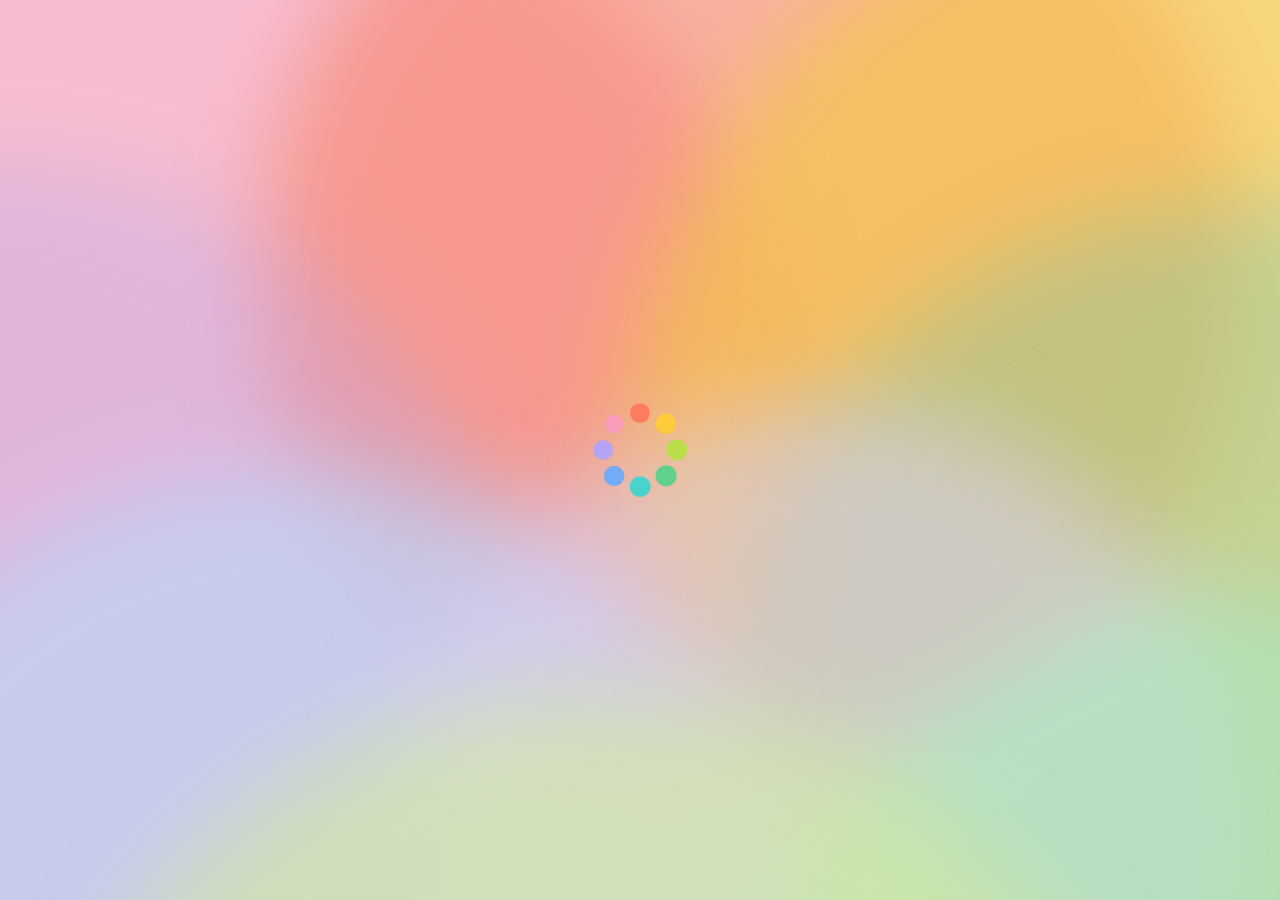
==== commit 9992a6a7: "Prueba del diseño nuevo · versión 0.3.1 (documentos, coches, listas, notas, barra, arranque, agenda," ====
--- a/docs/index.html
+++ b/docs/index.html
@@ -3,7 +3,7 @@
 <head>
 <meta charset="utf-8">
 <title>Ronda · prueba</title>
-<!-- Prueba del diseño nuevo. Datos de ejemplo, sin conexión con Google. -->
+<!-- Prueba del diseño nuevo. Datos de ejemplo o vuestra casa (con un código que se pega en el móvil). -->
 <meta name="viewport" content="width=device-width, initial-scale=1, maximum-scale=1, user-scalable=no, viewport-fit=cover">
 <meta name="apple-mobile-web-app-capable" content="yes">
 <meta name="mobile-web-app-capable" content="yes">
@@ -22,12 +22,15 @@
 <script>
 /* Tema antes de pintar nada, para que no haya un fogonazo al abrir */
 try{var t=localStorage.getItem('rondaP-tema')||'auto';var o=t==='oscuro'||(t==='auto'&&matchMedia('(prefers-color-scheme: dark)').matches);document.documentElement.dataset.tema=o?'oscuro':'claro';}catch(e){}
+/* 0.3.1: la primera vez va la animación larga, que empieza sin la palabra */
+try{if(!localStorage.getItem('rondaP-bienvenida'))document.documentElement.classList.add('rn-primera');}catch(e){}
 </script>
 </head>
 <body>
 <div id="app"></div>
 <div id="capa"></div>
-<div id="arranque"></div>
+<!-- 0.3.1: «R◯nda» ya puesta mientras carga la app (sin pantalla en blanco). La animación sigue desde aquí. -->
+<div id="arranque"><div class="rn-arr5 rn-arr-pre"><svg class="rn-pal" width="216.7" height="57.5" viewBox="96 -1505 5840 1550" role="img" aria-label="Ronda"><g class="rn-pal-l" transform="scale(1 -1)"><path transform="translate(0 0)" d="M111 0H419V521H689C690 521 691 521 692 521L956 0H1286L987 579C1154 656 1253 804 1253 1001C1253 1301 1043 1490 707 1490H111ZM419 768V1234H688C851 1234 952 1143 952 1001C952 859 851 768 689 768Z"></path><path transform="translate(2470 0)" d="M399 587C399 751 484 824 606 824C729 824 800 749 800 607V0H1094V661C1094 928 949 1078 724 1078C572 1078 465 1010 394 890V1056H104V0H399Z"></path><path transform="translate(3669 0)" d="M515 -22C654 -22 767 39 828 162H829V0H1119V1490H825V910H824C756 1024 650 1078 513 1078C243 1078 58 853 58 529C58 198 239 -22 515 -22ZM591 218C448 218 355 331 355 529C355 727 448 840 591 840C740 840 839 717 839 529C839 340 740 218 591 218Z"></path><path transform="translate(4893 0)" d="M427 -18C589 -18 680 46 736 149H740V0H1028V716C1028 942 862 1078 573 1078C283 1078 111 940 98 722H375C382 803 454 859 564 859C672 859 737 805 737 727V720C737 652 669 643 476 624C256 604 64 536 64 298C64 87 216 -18 427 -18ZM509 187C410 187 346 231 346 306C346 390 426 429 527 444C622 459 705 473 739 492V386C739 272 651 187 509 187Z"></path></g><g class="rn-pal-b"><g transform="translate(1875.5 -528.0) scale(1.0000)"><circle cx="-431.0" cy="-0.0" r="105" fill="#FF7D5E"></circle><circle cx="-304.8" cy="-304.8" r="105" fill="#FFCB3D"></circle><circle cx="0.0" cy="-431.0" r="105" fill="#B9DE4A"></circle><circle cx="304.8" cy="-304.8" r="105" fill="#62D08D"></circle><circle cx="431.0" cy="-0.0" r="105" fill="#4AD3CD"></circle><circle cx="304.8" cy="304.8" r="105" fill="#74ABF7"></circle><circle cx="0.0" cy="431.0" r="105" fill="#B5A3F4"></circle><circle cx="-304.8" cy="304.8" r="105" fill="#F99DBA"></circle></g></g></svg></div></div>
 <noscript>Ronda necesita JavaScript.</noscript>
 <script src="app.js"></script>
 </body>
--- a/docs/ronda.css
+++ b/docs/ronda.css
@@ -1,4 +1,4 @@
-/* RONDA · prueba 0.1.0 · se genera con src/build.js a partir de src/css (tokens.css + diseno.css) */
+/* RONDA · prueba 0.3.1 · se genera con src/build.js a partir de src/css (tokens.css + diseno.css) */
 /* Ronda · diseño nuevo · valores aprobados. Ver 01_GUIA_DE_ESTILO.md.
    Nombres: --c-<color>-<tono>. Tonos: b bloque, f claro, fo muy claro, t tinta, fu fuerte, ico icono sobre blanco.
    --g-<color>-0/1/2 son los tres tonos del degradado de cabecera de cada sección. */
@@ -73,6 +73,960 @@
 }
 
 
+/* ---- estructura de la 1.7.3 para las pantallas de dentro (acotada) ---- */
+:where(.rn-viejo, .rn-hj, .rn-capas){
+  --bg:#FFFDF7;--sf:#FFFFFF;--ink:#2B3A42;--mu:#6B7B84;--ln:#E3EDF3;--cielo:#EAF4FA;--lima:#E4EE9A;
+  --fab:#2B3A42;--fabi:#FFFDF7;--pri:#2B3A42;--prii:#FFFDF7;--pas:34%;--pasbg:#FFFDF7;--dim:rgba(27,38,44,.45);
+  --ok:#2E8B57;--mal:#C8402B;
+  --st:env(safe-area-inset-top,0px);--sb:env(safe-area-inset-bottom,0px);
+  --top:calc(max(var(--st),20px) + 12px);--navh:62px;
+  --e:cubic-bezier(.2,.8,.2,1);--t:.32s;
+}
+[data-tema="oscuro"] :where(.rn-viejo, .rn-hj, .rn-capas){
+  --bg:#1B262C;--sf:#2B3A42;--ink:#F4F8F2;--mu:#9FB0B8;--ln:#3C4F59;--cielo:#24333B;
+  --fab:#E4EE9A;--fabi:#1B262C;--pri:#E4EE9A;--prii:#1B262C;--pas:66%;--pasbg:#1B262C;--dim:rgba(0,0,0,.55);
+}
+@media (prefers-reduced-motion:reduce){:where(.rn-viejo, .rn-hj, .rn-capas){--t:.01s}
+}
+:where(.rn-viejo, .rn-hj, .rn-capas) button,:where(.rn-viejo, .rn-hj, .rn-capas) input,:where(.rn-viejo, .rn-hj, .rn-capas) textarea,:where(.rn-viejo, .rn-hj, .rn-capas) select{font-family:inherit;color:inherit}
+:where(.rn-viejo, .rn-hj, .rn-capas) button{-webkit-user-select:none;user-select:none;cursor:pointer;touch-action:manipulation}
+:where(.rn-viejo, .rn-hj, .rn-capas) input,:where(.rn-viejo, .rn-hj, .rn-capas) textarea{font-size:17px;-webkit-user-select:text;user-select:text}
+:where(.rn-viejo, .rn-hj, .rn-capas) [data-a],:where(.rn-viejo, .rn-hj, .rn-capas) .row,:where(.rn-viejo, .rn-hj, .rn-capas) .mod,:where(.rn-viejo, .rn-hj, .rn-capas) .chip{-webkit-user-select:none;user-select:none;-webkit-touch-callout:none;touch-action:manipulation}
+:where(.rn-viejo, .rn-hj, .rn-capas) .hd{display:flex;justify-content:space-between;align-items:flex-start;gap:12px;padding:2px 0 16px}
+:where(.rn-viejo, .rn-hj, .rn-capas) h1{font-size:32px;font-weight:800;line-height:1.1;letter-spacing:-.01em}
+:where(.rn-viejo, .rn-hj, .rn-capas) .hd p{color:var(--mu);font-size:15px;margin-top:4px;font-weight:600}
+:where(.rn-viejo, .rn-hj, .rn-capas) .hd p.eye{margin:0 0 4px}
+:where(.rn-viejo, .rn-hj, .rn-capas) .eye{font-size:13px;font-weight:700;color:var(--mu);letter-spacing:.02em}
+:where(.rn-viejo, .rn-hj, .rn-capas) h3{font-size:17px;font-weight:800;margin:20px 0 10px}
+:where(.rn-viejo, .rn-hj, .rn-capas) .top{display:flex;align-items:center;justify-content:space-between;gap:10px;margin:-6px -8px 10px;min-height:44px}
+:where(.rn-viejo, .rn-hj, .rn-capas) .top b{font-weight:800;font-size:17px;flex:1;text-align:center;white-space:nowrap;overflow:hidden;text-overflow:ellipsis}
+:where(.rn-viejo, .rn-hj, .rn-capas) .top .bk,:where(.rn-viejo, .rn-hj, .rn-capas) .top .rt{width:44px;height:44px;display:inline-flex;align-items:center;justify-content:center;border:0;background:none;flex:none}
+:where(.rn-viejo, .rn-hj, .rn-capas) .titulo{font-size:30px;font-weight:800;line-height:1.12;margin:4px 0 6px}
+:where(.rn-viejo, .rn-hj, .rn-capas) .texto{color:var(--mu);font-size:16px;font-weight:600;line-height:1.45}
+:where(.rn-viejo, .rn-hj, .rn-capas) .mu{color:var(--mu);text-align:center;font-size:17px;margin:10px 18px 0;line-height:1.4;font-weight:600}
+:where(.rn-viejo, .rn-hj, .rn-capas) .lg{font-size:30px;font-weight:800;text-align:center;margin-top:18px;line-height:1.15}
+:where(.rn-viejo, .rn-hj, .rn-capas) .card{background:var(--sf);border:1.5px solid var(--ln);border-radius:20px}
+:where(.rn-viejo, .rn-hj, .rn-capas) .list{display:flex;flex-direction:column;gap:10px}
+:where(.rn-viejo, .rn-hj, .rn-capas) .row{display:flex;align-items:center;gap:14px;padding:13px 14px;min-height:56px;width:100%;text-align:left;font:inherit;color:inherit}
+:where(.rn-viejo, .rn-hj, .rn-capas) button.row{background:var(--sf);border:1.5px solid var(--ln);border-radius:20px}
+:where(.rn-viejo, .rn-hj, .rn-capas) .grp{overflow:hidden}
+:where(.rn-viejo, .rn-hj, .rn-capas) .grp .row{border-bottom:1.5px solid var(--ln);border-radius:0;background:none}
+:where(.rn-viejo, .rn-hj, .rn-capas) .grp .row:last-child{border-bottom:0}
+:where(.rn-viejo, .rn-hj, .rn-capas) .f{flex:1;min-width:0}
+:where(.rn-viejo, .rn-hj, .rn-capas) .f b{display:block;font-size:16px;font-weight:700;overflow:hidden;text-overflow:ellipsis}
+:where(.rn-viejo, .rn-hj, .rn-capas) .f small,:where(.rn-viejo, .rn-hj, .rn-capas) .mod small{display:block;color:var(--mu);font-size:13.5px;font-weight:600;margin-top:1px}
+:where(.rn-viejo, .rn-hj, .rn-capas) .row>b{font-weight:700;font-size:16px;flex:1}
+:where(.rn-viejo, .rn-hj, .rn-capas) .row:active,:where(.rn-viejo, .rn-hj, .rn-capas) .mod:active,:where(.rn-viejo, .rn-hj, .rn-capas) button:active{opacity:.75}
+:where(.rn-viejo, .rn-hj, .rn-capas) .sq{width:52px;height:52px;border-radius:16px;display:flex;align-items:center;justify-content:center;flex:none}
+:where(.rn-viejo, .rn-hj, .rn-capas) .sq.sm{width:44px;height:44px;border-radius:14px}
+:where(.rn-viejo, .rn-hj, .rn-capas) .chev{margin-left:auto;transform:scaleX(-1);display:inline-flex;opacity:.55;flex:none}
+:where(.rn-viejo, .rn-hj, .rn-capas) .rad{width:24px;height:24px;border-radius:50%;border:2px solid var(--ln);flex:none;transition:border-width .2s}
+:where(.rn-viejo, .rn-hj, .rn-capas) .rad.on{border:7px solid var(--ink)}
+:where(.rn-viejo, .rn-hj, .rn-capas) .sel{border:2px solid var(--ink)!important}
+:where(.rn-viejo, .rn-hj, .rn-capas) .ic{display:inline-flex;flex:none;color:var(--ink)}
+:where(.rn-viejo, .rn-hj, .rn-capas) .ic svg{width:100%;height:100%;display:block}
+:where(.rn-viejo, .rn-hj, .rn-capas) .dot{display:inline-block;border-radius:50%;flex:none}
+:where(.rn-viejo, .rn-hj, .rn-capas) .kv{display:flex;justify-content:space-between;gap:12px;padding:13px 0;border-bottom:1.5px solid var(--ln)}
+:where(.rn-viejo, .rn-hj, .rn-capas) .kv:last-child{border:0}
+:where(.rn-viejo, .rn-hj, .rn-capas) .kv small{color:var(--mu);font-weight:700;font-size:15px}
+:where(.rn-viejo, .rn-hj, .rn-capas) .kv b{font-weight:700;font-size:15px;text-align:right;word-break:break-word}
+:where(.rn-viejo, .rn-hj, .rn-capas) .aviso{display:flex;gap:12px;align-items:flex-start;padding:14px 16px;border-radius:18px;background:color-mix(in srgb,var(--lima) 45%,var(--bg));font-weight:600;font-size:15px;line-height:1.4;margin:12px 0}
+[data-tema="oscuro"] :where(.rn-viejo, .rn-hj, .rn-capas) .aviso{background:var(--sf)}
+:where(.rn-viejo, .rn-hj, .rn-capas) .aviso.mal{background:color-mix(in srgb,#F0674B 18%,var(--bg))}
+:where(.rn-viejo, .rn-hj, .rn-capas) .aviso .ic{margin-top:1px}
+:where(.rn-viejo, .rn-hj, .rn-capas) .grid{display:grid;grid-template-columns:1fr 1fr;gap:12px}
+:where(.rn-viejo, .rn-hj, .rn-capas) .mod{padding:13px 16px;display:flex;flex-direction:column;gap:3px;border:0;text-align:left;font:inherit;color:var(--ink);border-radius:20px;background:color-mix(in srgb,var(--c) var(--pas),var(--pasbg));min-height:96px;position:relative}
+:where(.rn-viejo, .rn-hj, .rn-capas) .mod .ic{margin-bottom:4px}
+:where(.rn-viejo, .rn-hj, .rn-capas) .mod b{font-size:17px;font-weight:800}
+:where(.rn-viejo, .rn-hj, .rn-capas) .mod small{color:var(--ink)!important;opacity:.72}
+:where(.rn-viejo, .rn-hj, .rn-capas) .mod.pronto{opacity:.5}
+:where(.rn-viejo, .rn-hj, .rn-capas) .mod .etq{position:absolute;right:12px;top:12px;font-size:11px;font-weight:800;opacity:.8}
+:where(.rn-viejo, .rn-hj, .rn-capas) .hero{padding:16px;margin-bottom:14px}
+:where(.rn-viejo, .rn-hj, .rn-capas) .stk{display:flex;flex:none}
+:where(.rn-viejo, .rn-hj, .rn-capas) .stk>*+*{margin-left:-12px}
+:where(.rn-viejo, .rn-hj, .rn-capas) .stk>*{box-shadow:0 0 0 3px var(--bg);border-radius:50%}
+:where(.rn-viejo, .rn-hj, .rn-capas) .av{position:relative;display:inline-block;border-radius:50%;flex:none;overflow:hidden;background:var(--c)}
+:where(.rn-viejo, .rn-hj, .rn-capas) .av svg{width:100%;height:100%;display:block}
+:where(.rn-viejo, .rn-hj, .rn-capas) .av.foto{background:var(--c);padding:var(--aro)}
+:where(.rn-viejo, .rn-hj, .rn-capas) .av.foto b{display:block;width:100%;height:100%;border-radius:50%;background-size:cover;background-position:center;background-color:var(--ln)}
+:where(.rn-viejo, .rn-hj, .rn-capas) .btns{position:absolute;left:20px;right:20px;bottom:calc(20px + var(--sb));display:flex;flex-direction:column;gap:12px;z-index:5}
+:where(.rn-viejo, .rn-hj, .rn-capas) .btns::before{content:'';position:absolute;left:-20px;right:-20px;top:-24px;bottom:calc(-20px - var(--sb));background:linear-gradient(to bottom,transparent,var(--bg) 24px);z-index:-1}
+:where(.rn-viejo, .rn-hj, .rn-capas) .btn{font-weight:700;font-size:17px;min-height:56px;border-radius:18px;border:0;display:flex;align-items:center;justify-content:center;gap:8px;padding:0 18px;width:100%}
+:where(.rn-viejo, .rn-hj, .rn-capas) .pri{background:var(--pri);color:var(--prii)}
+:where(.rn-viejo, .rn-hj, .rn-capas) .pri .ic{color:var(--prii)}
+:where(.rn-viejo, .rn-hj, .rn-capas) .sec{background:transparent;color:var(--ink);border:1.5px solid var(--ln)}
+:where(.rn-viejo, .rn-hj, .rn-capas) .btn.sm{min-height:46px;font-size:15px;border-radius:14px}
+:where(.rn-viejo, .rn-hj, .rn-capas) .btn.peligro{color:var(--mal)}
+:where(.rn-viejo, .rn-hj, .rn-capas) .btn[disabled]{opacity:.45}
+:where(.rn-viejo, .rn-hj, .rn-capas) .btns2{display:flex;gap:10px;margin-top:14px}
+:where(.rn-viejo, .rn-hj, .rn-capas) .btns2 .btn{flex:1}
+:where(.rn-viejo, .rn-hj, .rn-capas) .cargando{position:relative;color:transparent!important}
+:where(.rn-viejo, .rn-hj, .rn-capas) .cargando::after{content:'';position:absolute;width:22px;height:22px;border-radius:50%;border:3px solid var(--prii);border-right-color:transparent;animation:rnv-gira .8s linear infinite}
+:where(.rn-viejo, .rn-hj, .rn-capas) .sec.cargando::after{border-color:var(--ink);border-right-color:transparent}
+@keyframes rnv-gira{to{transform:rotate(360deg)}}
+:where(.rn-viejo, .rn-hj, .rn-capas) .fld{display:block;background:var(--sf);border:1.5px solid var(--ln);border-radius:16px;padding:10px 16px;margin:10px 0;transition:border-color .2s}
+:where(.rn-viejo, .rn-hj, .rn-capas) .fld:focus-within{border-color:var(--ink)}
+:where(.rn-viejo, .rn-hj, .rn-capas) .fld small{display:block;color:var(--mu);font-size:12.5px;font-weight:700}
+:where(.rn-viejo, .rn-hj, .rn-capas) .fld input,:where(.rn-viejo, .rn-hj, .rn-capas) .fld textarea{display:block;width:100%;border:0;outline:0;background:none;font-size:17px;font-weight:700;margin-top:2px;padding:2px 0}
+:where(.rn-viejo, .rn-hj, .rn-capas) .fld textarea{resize:none;font-size:15px;font-weight:600;line-height:1.35;word-break:break-all}
+:where(.rn-viejo, .rn-hj, .rn-capas) .fld input::placeholder,:where(.rn-viejo, .rn-hj, .rn-capas) .fld textarea::placeholder{color:var(--mu);opacity:.6;font-weight:600}
+:where(.rn-viejo, .rn-hj, .rn-capas) .fldr{display:flex;align-items:center;gap:8px}
+:where(.rn-viejo, .rn-hj, .rn-capas) .fldr .f{min-width:0}
+:where(.rn-viejo, .rn-hj, .rn-capas) .mini{border:0;background:var(--ln);border-radius:12px;padding:8px 12px;font-weight:800;font-size:14px;flex:none}
+:where(.rn-viejo, .rn-hj, .rn-capas) .lab2{font-size:14px;font-weight:800;margin:18px 0 10px}
+:where(.rn-viejo, .rn-hj, .rn-capas) .cols{display:flex;gap:10px;flex-wrap:wrap}
+:where(.rn-viejo, .rn-hj, .rn-capas) .cdot{width:34px;height:34px;border-radius:50%;border:0;position:relative;transition:box-shadow .2s}
+:where(.rn-viejo, .rn-hj, .rn-capas) .cdot.on{box-shadow:0 0 0 3px var(--bg),0 0 0 5.5px var(--ink)}
+:where(.rn-viejo, .rn-hj, .rn-capas) .cdot[disabled]{opacity:.25}
+:where(.rn-viejo, .rn-hj, .rn-capas) .chips{display:flex;gap:8px;flex-wrap:wrap}
+:where(.rn-viejo, .rn-hj, .rn-capas) .chip{padding:8px 16px;border-radius:20px;border:1.5px solid var(--ln);font-size:14.5px;font-weight:700;background:var(--sf)}
+:where(.rn-viejo, .rn-hj, .rn-capas) .chip.on{background:var(--ink);color:var(--bg);border-color:var(--ink)}
+:where(.rn-viejo, .rn-hj, .rn-capas) .seg{display:flex;background:var(--ln);border-radius:14px;padding:3px;margin:8px 0}
+:where(.rn-viejo, .rn-hj, .rn-capas) .seg button{flex:1;text-align:center;padding:9px 0;font-weight:700;font-size:15px;border-radius:11px;color:var(--mu);border:0;background:none;transition:background .2s,color .2s}
+:where(.rn-viejo, .rn-hj, .rn-capas) .seg button.on{background:var(--sf);color:var(--ink)}
+:where(.rn-viejo, .rn-hj, .rn-capas) .sw{width:50px;height:30px;border-radius:15px;background:var(--ln);position:relative;flex:none;border:0;transition:background .2s}
+:where(.rn-viejo, .rn-hj, .rn-capas) .sw i{position:absolute;left:3px;top:3px;width:24px;height:24px;border-radius:50%;background:#FFFDF7;transition:left .2s var(--e)}
+:where(.rn-viejo, .rn-hj, .rn-capas) .sw.on{background:var(--ok)}
+:where(.rn-viejo, .rn-hj, .rn-capas) .sw.on i{left:23px}
+:where(.rn-viejo, .rn-hj, .rn-capas) .ck{width:28px;height:28px;border-radius:9px;border:2.5px solid var(--ln);display:inline-flex;align-items:center;justify-content:center;flex:none;background:none;transition:background .2s,border-color .2s}
+:where(.rn-viejo, .rn-hj, .rn-capas) .ck svg{opacity:0;transform:scale(.5);transition:opacity .2s,transform .25s var(--e)}
+:where(.rn-viejo, .rn-hj, .rn-capas) .ck.on svg{opacity:1;transform:none}
+:where(.rn-viejo, .rn-hj, .rn-capas) .it{transition:opacity .25s}
+:where(.rn-viejo, .rn-hj, .rn-capas) .it .f b{transition:opacity .25s}
+:where(.rn-viejo, .rn-hj, .rn-capas) .it.dn .f b{text-decoration:line-through;opacity:.5}
+:where(.rn-viejo, .rn-hj, .rn-capas) .it.dn .f small{opacity:.6}
+:where(.rn-viejo, .rn-hj, .rn-capas) .it.nuevo{animation:rnv-aparece .38s var(--e)}
+@keyframes rnv-aparece{from{opacity:0;transform:translateY(-8px)}}
+:where(.rn-viejo, .rn-hj, .rn-capas) .it.sale{animation:rnv-desaparece .3s var(--e) forwards}
+@keyframes rnv-desaparece{to{opacity:0;transform:translateX(30px)}}
+:where(.rn-viejo, .rn-hj, .rn-capas) .addbar{position:absolute;left:16px;right:16px;bottom:14px;min-height:56px;border-radius:18px;background:var(--sf);border:1.5px solid var(--ln);display:flex;align-items:center;gap:10px;padding:0 8px 0 16px;z-index:6;box-shadow:0 6px 18px rgba(27,38,44,.08)}
+:where(.rn-viejo, .rn-hj, .rn-capas) .addbar input{flex:1;border:0;outline:0;background:none;font-size:17px;font-weight:700;min-width:0;height:54px}
+:where(.rn-viejo, .rn-hj, .rn-capas) .addbar input::placeholder{color:var(--mu);font-weight:600}
+:where(.rn-viejo, .rn-hj, .rn-capas) .addbar .mini{background:var(--pri);color:var(--prii)}
+:where(.rn-viejo, .rn-hj, .rn-capas) .quien{display:inline-flex;align-items:center;gap:5px}
+:where(.rn-viejo, .rn-hj, .rn-capas) .banda{display:flex;gap:10px;align-items:center;padding:11px 14px;border-radius:14px;background:color-mix(in srgb,#EE8AA8 22%,var(--bg));font-weight:700;font-size:14px;margin:-4px 0 12px;animation:rnv-aparece .3s var(--e)}
+:where(.rn-viejo, .rn-hj, .rn-capas) .banda.sinc{background:var(--cielo)}
+:where(.rn-viejo, .rn-hj, .rn-capas) .ill{display:flex;justify-content:center}
+:where(.rn-viejo, .rn-hj, .rn-capas) .ill svg{width:100%;height:100%}
+:where(.rn-viejo, .rn-hj, .rn-capas) .ill.big{width:min(300px,78vw);height:min(250px,65vw);margin:18px auto 0}
+:where(.rn-viejo, .rn-hj, .rn-capas) .ill.mid{width:220px;height:180px;margin:6px auto 0}
+:where(.rn-viejo, .rn-hj, .rn-capas) .dots{display:flex;gap:8px;justify-content:center;margin-top:24px}
+:where(.rn-viejo, .rn-hj, .rn-capas) .dots i{width:8px;height:8px;border-radius:4px;background:var(--ln);transition:width .3s var(--e),background .3s}
+:where(.rn-viejo, .rn-hj, .rn-capas) .dots i.a{width:26px;background:var(--ink)}
+:where(.rn-viejo, .rn-hj, .rn-capas) .centro{display:flex;flex-direction:column;align-items:stretch}
+:where(.rn-viejo, .rn-hj, .rn-capas) .logo{position:absolute;left:0;right:0;text-align:center;font-size:88px;font-weight:800;letter-spacing:-.02em;line-height:1;white-space:nowrap;color:var(--ink)}
+:where(.rn-viejo, .rn-hj, .rn-capas) .logo .l{display:inline-block}
+:where(.rn-viejo, .rn-hj, .rn-capas) .bv-sub{position:absolute;left:40px;right:40px;text-align:center;font-size:17px;font-weight:600;color:var(--mu);line-height:1.4}
+:where(.rn-viejo, .rn-hj, .rn-capas) .bigav{display:flex;justify-content:center;margin:10px 0 4px}
+:where(.rn-viejo, .rn-hj, .rn-capas) .cap{text-align:center;color:var(--mu);font-weight:700;font-size:15px;margin-top:10px}
+:where(.rn-viejo, .rn-hj, .rn-capas) .recorte{position:fixed;inset:0;z-index:60;background:#1B262C;color:#F4F8F2;display:flex;flex-direction:column;padding:var(--top) 20px calc(20px + var(--sb));transform:translateY(100%);transition:transform var(--t) var(--e)}
+:where(.rn-viejo, .rn-hj, .rn-capas) .recorte.ver{transform:none}
+:where(.rn-viejo, .rn-hj, .rn-capas) .recorte h1{font-size:28px}
+:where(.rn-viejo, .rn-hj, .rn-capas) .recorte .hd p{color:#9FB0B8}
+:where(.rn-viejo, .rn-hj, .rn-capas) .escena{position:relative;width:calc(100% + 40px);margin:0 -20px;aspect-ratio:1;overflow:hidden;background:#000;touch-action:none}
+:where(.rn-viejo, .rn-hj, .rn-capas) .escena img{position:absolute;left:0;top:0;transform-origin:0 0;max-width:none;-webkit-user-select:none;user-select:none;pointer-events:none}
+:where(.rn-viejo, .rn-hj, .rn-capas) .escena .mask{position:absolute;inset:0;pointer-events:none;background:radial-gradient(circle at 50% 50%,transparent calc(38% - 1px),rgba(27,38,44,.78) 38%)}
+:where(.rn-viejo, .rn-hj, .rn-capas) .escena .aro{position:absolute;left:12%;top:12%;width:76%;height:76%;border-radius:50%;border:6px solid var(--c);pointer-events:none}
+:where(.rn-viejo, .rn-hj, .rn-capas) .zoom{display:flex;align-items:center;gap:14px;margin-top:22px}
+:where(.rn-viejo, .rn-hj, .rn-capas) .zoom input{flex:1;accent-color:#E4EE9A}
+:where(.rn-viejo, .rn-hj, .rn-capas) .recorte .pri{background:#E4EE9A;color:#1B262C}
+:where(.rn-viejo, .rn-hj, .rn-capas) .recorte .sec{color:#F4F8F2;border-color:#3C4F59}
+:where(.rn-viejo, .rn-hj, .rn-capas) .recorte .rbtns{margin-top:auto;display:flex;flex-direction:column;gap:12px}
+:where(.rn-viejo, .rn-hj, .rn-capas) .inv{padding:18px;text-align:center}
+:where(.rn-viejo, .rn-hj, .rn-capas) .code{font-size:34px;font-weight:800;letter-spacing:.06em;margin:6px 0 4px}
+:where(.rn-viejo, .rn-hj, .rn-capas) .codelargo{font-size:12.5px;font-weight:700;color:var(--mu);word-break:break-all;margin:8px 0 2px;line-height:1.35}
+:where(.rn-viejo, .rn-hj, .rn-capas) .inv small{color:var(--mu);font-weight:600;font-size:14px}
+:where(.rn-viejo, .rn-hj, .rn-capas) .ver{text-align:center;color:var(--mu);font-size:14px;font-weight:700;margin-top:22px}
+:where(.rn-viejo, .rn-hj, .rn-capas) pre.log{white-space:pre-wrap;font-size:12px;line-height:1.4;color:var(--mu);font-family:ui-monospace,Menlo,monospace;background:var(--sf);border:1.5px solid var(--ln);border-radius:14px;padding:12px;margin-top:10px;max-height:240px;overflow:auto;-webkit-user-select:text;user-select:text}
+:where(.rn-viejo, .rn-hj, .rn-capas) .bv{position:absolute;inset:0}
+:where(.rn-viejo, .rn-hj, .rn-capas) .bv .logo .l{opacity:1}
+:where(.rn-viejo, .rn-hj, .rn-capas) .sube{animation:rnv-sube .7s var(--e) both}
+@keyframes rnv-sube{from{opacity:0;transform:translateY(40px)}}
+:where(.rn-viejo, .rn-hj, .rn-capas) .ill-in{width:100%;height:100%;display:flex}
+:where(.rn-viejo, .rn-hj, .rn-capas) .arch{position:absolute;width:1px;height:1px;opacity:0;overflow:hidden;pointer-events:none}
+:where(.rn-viejo, .rn-hj, .rn-capas) label.row{position:relative;cursor:pointer}
+:where(.rn-viejo, .rn-hj, .rn-capas) .recorte h1{color:#F4F8F2}
+:where(.rn-viejo, .rn-hj, .rn-capas) .instalar{position:absolute;left:16px;right:16px;top:calc(var(--st) + 12px);font-size:14px;margin:0}
+:where(.rn-viejo, .rn-hj, .rn-capas) .bvp .carrusel{position:absolute;inset:0;display:flex;overflow-x:auto;overflow-y:hidden;scroll-snap-type:x mandatory;-webkit-overflow-scrolling:touch;scrollbar-width:none}
+:where(.rn-viejo, .rn-hj, .rn-capas) .bvp .carrusel::-webkit-scrollbar{display:none}
+:where(.rn-viejo, .rn-hj, .rn-capas) .bvp .slide{flex:none;width:100%;height:100%;position:relative;scroll-snap-align:start;scroll-snap-stop:always}
+:where(.rn-viejo, .rn-hj, .rn-capas) .bvp .slide.fun{padding:70px 24px 0}
+:where(.rn-viejo, .rn-hj, .rn-capas) .bvp .dots{transition:top .35s var(--e)}
+:where(.rn-viejo, .rn-hj, .rn-capas) .bvp .aviso.instalar{z-index:6}
+:where(.rn-viejo, .rn-hj, .rn-capas) .celebra{position:fixed;inset:0;z-index:70;background:var(--bg);display:flex;flex-direction:column;justify-content:center;padding:0 24px;opacity:0;transition:opacity .35s ease}
+:where(.rn-viejo, .rn-hj, .rn-capas) .celebra.ver{opacity:1}
+:where(.rn-viejo, .rn-hj, .rn-capas) .sugs{position:absolute;left:16px;right:16px;bottom:78px;z-index:7;display:flex;flex-direction:column;gap:6px;opacity:0;transform:translateY(8px);pointer-events:none;transition:opacity .2s,transform .2s var(--e)}
+:where(.rn-viejo, .rn-hj, .rn-capas) .sugs.ver{opacity:1;transform:none;pointer-events:auto}
+:where(.rn-viejo, .rn-hj, .rn-capas) .sug{display:flex;align-items:center;gap:12px;padding:10px 14px;border-radius:16px;background:var(--sf);border:1.5px solid var(--ln);box-shadow:0 6px 18px rgba(27,38,44,.10);text-align:left;font:inherit;color:inherit}
+:where(.rn-viejo, .rn-hj, .rn-capas) .sug b{flex:1;font-weight:700}
+:where(.rn-viejo, .rn-hj, .rn-capas) .sug small{color:var(--mu);font-weight:700;font-size:12.5px}
+:where(.rn-viejo, .rn-hj, .rn-capas) .sug .ck{width:24px;height:24px;border-radius:8px}
+:where(.rn-viejo, .rn-hj, .rn-capas) .mini[disabled]{opacity:.35}
+:where(.rn-viejo, .rn-hj, .rn-capas) a.btn{text-decoration:none}
+:where(.rn-viejo, .rn-hj, .rn-capas) .hero .ev{display:flex;gap:12px;align-items:center;margin-top:10px;width:100%;border:0;background:none;text-align:left;font:inherit;color:inherit;padding:0}
+:where(.rn-viejo, .rn-hj, .rn-capas) .bar{width:5px;height:38px;border-radius:3px;flex:none}
+:where(.rn-viejo, .rn-hj, .rn-capas) .cal{padding:12px}
+:where(.rn-viejo, .rn-hj, .rn-capas) .wk,:where(.rn-viejo, .rn-hj, .rn-capas) .dg{display:grid;grid-template-columns:repeat(7,1fr);text-align:center}
+:where(.rn-viejo, .rn-hj, .rn-capas) .wk span{font-size:13px;font-weight:800;color:var(--mu);padding:4px 0 8px}
+:where(.rn-viejo, .rn-hj, .rn-capas) .dia{height:44px;font-size:16px;font-weight:700;display:flex;flex-direction:column;align-items:center;justify-content:center;gap:3px;border:0;background:none;color:inherit;border-radius:14px;transition:background .2s}
+:where(.rn-viejo, .rn-hj, .rn-capas) .dia em{display:flex;gap:2px;height:5px}
+:where(.rn-viejo, .rn-hj, .rn-capas) .dia.fuera{opacity:.35}
+:where(.rn-viejo, .rn-hj, .rn-capas) .dia.hoy{color:var(--ink);box-shadow:inset 0 0 0 2px var(--ln)}
+:where(.rn-viejo, .rn-hj, .rn-capas) .dia.sel{background:var(--ink);color:var(--bg)}
+:where(.rn-viejo, .rn-hj, .rn-capas) .wkrow{display:flex;gap:6px;margin:6px 0 4px}
+:where(.rn-viejo, .rn-hj, .rn-capas) .wkrow button{flex:1;border:1.5px solid var(--ln);background:var(--sf);border-radius:14px;padding:6px 0;display:flex;flex-direction:column;align-items:center;font:inherit;color:inherit}
+:where(.rn-viejo, .rn-hj, .rn-capas) .wkrow small{font-size:12px;font-weight:800;color:var(--mu)}
+:where(.rn-viejo, .rn-hj, .rn-capas) .wkrow b{font-size:17px;font-weight:800}
+:where(.rn-viejo, .rn-hj, .rn-capas) .wkrow .t{border-color:var(--ink)}
+:where(.rn-viejo, .rn-hj, .rn-capas) .wkrow .s{background:var(--ink);color:var(--bg)}
+:where(.rn-viejo, .rn-hj, .rn-capas) .wkrow .s small{color:var(--bg)}
+:where(.rn-viejo, .rn-hj, .rn-capas) .bal{padding:16px 18px}
+:where(.rn-viejo, .rn-hj, .rn-capas) .big2{font-size:20px;font-weight:600;margin:4px 0 8px}
+:where(.rn-viejo, .rn-hj, .rn-capas) .big2 b{font-weight:800;font-size:32px;display:block}
+:where(.rn-viejo, .rn-hj, .rn-capas) .legend{display:flex;flex-wrap:wrap;gap:6px 16px;font-size:13.5px;font-weight:700;color:var(--mu)}
+:where(.rn-viejo, .rn-hj, .rn-capas) .legend span{display:flex;align-items:center;gap:6px}
+:where(.rn-viejo, .rn-hj, .rn-capas) .amount{font-size:52px;font-weight:800;text-align:center;margin:8px 0 6px;display:flex;justify-content:center;align-items:baseline}
+:where(.rn-viejo, .rn-hj, .rn-capas) .amount small{font-size:28px;color:var(--mu)}
+:where(.rn-viejo, .rn-hj, .rn-capas) .barra{height:10px;border-radius:5px;background:var(--ln);overflow:hidden;margin-top:6px}
+:where(.rn-viejo, .rn-hj, .rn-capas) .barra i{display:block;height:100%;border-radius:5px}
+:where(.rn-viejo, .rn-hj, .rn-capas) .barras{display:flex;align-items:flex-end;gap:10px;height:170px;padding:16px}
+:where(.rn-viejo, .rn-hj, .rn-capas) .barras div{flex:1;height:100%;display:flex;flex-direction:column;justify-content:flex-end;align-items:center;gap:4px}
+:where(.rn-viejo, .rn-hj, .rn-capas) .barras i{display:block;width:100%;min-height:3px;border-radius:8px 8px 3px 3px;background:#2BB5B0}
+:where(.rn-viejo, .rn-hj, .rn-capas) .barras small{font-size:12px;font-weight:800;color:var(--mu)}
+:where(.rn-viejo, .rn-hj, .rn-capas) .barras b{font-size:12px;font-weight:800}
+:where(.rn-viejo, .rn-hj, .rn-capas) .saldo{display:grid;grid-template-columns:1fr 1.2fr auto;gap:10px;align-items:center;padding:8px 0}
+:where(.rn-viejo, .rn-hj, .rn-capas) .saldo b{font-weight:700;overflow:hidden;text-overflow:ellipsis;white-space:nowrap}
+:where(.rn-viejo, .rn-hj, .rn-capas) .saldo small{font-weight:800;font-size:14px;min-width:80px;text-align:right}
+:where(.rn-viejo, .rn-hj, .rn-capas) .sb2{position:relative;height:12px;background:var(--ln);border-radius:6px}
+:where(.rn-viejo, .rn-hj, .rn-capas) .sb2 i{position:absolute;top:0;bottom:0;border-radius:6px}
+:where(.rn-viejo, .rn-hj, .rn-capas) .fotos{display:grid;grid-template-columns:1fr 1fr 1fr;gap:8px;margin-top:10px}
+:where(.rn-viejo, .rn-hj, .rn-capas) .fotos button{aspect-ratio:1;border-radius:14px;border:0;background:var(--ln) center/cover;position:relative;overflow:hidden}
+:where(.rn-viejo, .rn-hj, .rn-capas) .fotos span{position:absolute;left:0;right:0;bottom:0;padding:4px 6px;font-size:11px;font-weight:800;color:#fff;background:linear-gradient(transparent,rgba(0,0,0,.55));text-align:left}
+:where(.rn-viejo, .rn-hj, .rn-capas) .pm{display:flex;align-items:center;gap:8px}
+:where(.rn-viejo, .rn-hj, .rn-capas) .pm button{width:30px;height:30px;border-radius:50%;border:1.5px solid var(--ln);background:var(--sf);font-weight:800;font-size:17px;color:inherit}
+:where(.rn-viejo, .rn-hj, .rn-capas) .impq{width:90px;border:1.5px solid var(--ln);border-radius:10px;padding:6px 8px;text-align:right;font-weight:800;background:var(--bg);font-size:16px}
+:where(.rn-viejo, .rn-hj, .rn-capas) .dona{display:flex;align-items:center;gap:22px;margin:8px 0}
+:where(.rn-viejo, .rn-hj, .rn-capas) .dona svg{width:150px;height:150px;transform:none;flex:none}
+:where(.rn-viejo, .rn-hj, .rn-capas) .dona b{display:block;font-size:24px;font-weight:800}
+:where(.rn-viejo, .rn-hj, .rn-capas) .dona small{color:var(--mu);font-weight:700}
+:where(.rn-viejo, .rn-hj, .rn-capas) .meal{display:flex;justify-content:space-between;gap:10px;width:100%;border:0;background:none;padding:9px 0 0;font:inherit;color:inherit;text-align:right}
+:where(.rn-viejo, .rn-hj, .rn-capas) .meal span{display:flex;align-items:center;gap:6px;color:var(--mu);font-weight:700;font-size:14px;flex:none}
+:where(.rn-viejo, .rn-hj, .rn-capas) .meal b{font-weight:700;overflow:hidden;text-overflow:ellipsis;white-space:nowrap}
+:where(.rn-viejo, .rn-hj, .rn-capas) .meal b.ph{color:var(--mu);opacity:.6;font-weight:600}
+:where(.rn-viejo, .rn-hj, .rn-capas) .lk{width:96px;height:96px;border-radius:50%;background:var(--cielo);display:flex;align-items:center;justify-content:center}
+:where(.rn-viejo, .rn-hj, .rn-capas) .pin{display:flex;gap:18px;justify-content:center;margin:22px 0 6px}
+:where(.rn-viejo, .rn-hj, .rn-capas) .pin i{width:18px;height:18px;min-width:18px;max-width:18px;flex:none;border-radius:50%;border:2.5px solid var(--ink);transition:background .15s}
+:where(.rn-viejo, .rn-hj, .rn-capas) .pin i.on{background:var(--ink)}
+:where(.rn-viejo, .rn-hj, .rn-capas) .pinpad{display:grid;grid-template-columns:repeat(3,76px);gap:14px 26px;justify-content:center;margin-top:10px}
+:where(.rn-viejo, .rn-hj, .rn-capas) .pinpad button{width:76px;height:76px;border-radius:50%;border:0;background:var(--sf);font-size:28px;font-weight:700;color:inherit;box-shadow:0 0 0 1.5px var(--ln)}
+:where(.rn-viejo, .rn-hj, .rn-capas) .clave{font-size:16px;font-weight:800;letter-spacing:.04em;word-break:break-all;line-height:1.6;margin:8px 0 4px;font-family:ui-monospace,Menlo,monospace}
+:where(.rn-viejo, .rn-hj, .rn-capas) .docimg{width:100%;border-radius:16px;display:block;background:var(--ln)}
+:where(.rn-viejo, .rn-hj, .rn-capas) .docpdf{width:100%;height:60vh;border:0;border-radius:16px;background:#fff}
+:where(.rn-viejo, .rn-hj, .rn-capas) .navprev{display:flex;justify-content:space-around;background:var(--sf);border:1.5px solid var(--ln);border-radius:18px;padding:10px 4px;margin:14px 0 4px}
+:where(.rn-viejo, .rn-hj, .rn-capas) .navprev span{display:flex;flex-direction:column;align-items:center;gap:3px;font-size:11.5px;font-weight:700;color:var(--mu)}
+:where(.rn-viejo, .rn-hj, .rn-capas) .mod.nota{min-height:120px}
+:where(.rn-viejo, .rn-hj, .rn-capas) .mod.nota small{display:-webkit-box;-webkit-line-clamp:3;-webkit-box-orient:vertical;overflow:hidden;white-space:pre-wrap}
+:where(.rn-viejo, .rn-hj, .rn-capas) .notatit{width:100%;border:0;outline:0;background:none;font-size:28px;font-weight:800;margin:4px 0 8px;color:inherit}
+:where(.rn-viejo, .rn-hj, .rn-capas) .notatxt{width:100%;min-height:45vh;border:1.5px solid var(--ln);border-radius:16px;background:var(--sf);padding:14px 16px;font-size:17px;font-weight:600;line-height:1.55;outline:0;resize:none;color:inherit}
+:where(.rn-viejo, .rn-hj, .rn-capas) .srch{display:flex;align-items:center;gap:12px;height:52px;border-radius:16px;background:var(--sf);border:1.5px solid var(--ln);padding:0 16px;margin-top:2px}
+:where(.rn-viejo, .rn-hj, .rn-capas) .srch input{flex:1;border:0;outline:0;background:none;font-size:17px;font-weight:700;min-width:0}
+:where(.rn-viejo, .rn-hj, .rn-capas) .mic{width:110px;height:110px;border-radius:50%;background:#2BB5B0;border:0;display:inline-flex;align-items:center;justify-content:center;box-shadow:0 0 0 14px rgba(43,181,176,.18);transition:box-shadow .3s}
+:where(.rn-viejo, .rn-hj, .rn-capas) .mic.on{animation:rnv-late 1.2s ease-in-out infinite}
+@keyframes rnv-late{50%{box-shadow:0 0 0 26px rgba(43,181,176,.10)}}
+:where(.rn-viejo, .rn-hj, .rn-capas) .fld{min-width:0}
+:where(.rn-viejo, .rn-hj, .rn-capas) .fld input{min-width:0;max-width:100%}
+:where(.rn-viejo, .rn-hj, .rn-capas) input[type=date],:where(.rn-viejo, .rn-hj, .rn-capas) input[type=time]{-webkit-appearance:none;appearance:none;min-height:24px}
+:where(.rn-viejo, .rn-hj, .rn-capas){--ntint:30%}
+[data-tema="oscuro"] :where(.rn-viejo, .rn-hj, .rn-capas){--ntint:34%}
+:where(.rn-viejo, .rn-hj, .rn-capas) .fld textarea{word-break:normal;overflow-wrap:anywhere}
+:where(.rn-viejo, .rn-hj, .rn-capas) .fld{position:relative}
+:where(.rn-viejo, .rn-hj, .rn-capas) .fld .xb{display:none;position:absolute;right:10px;top:50%;margin-top:-15px;width:30px;height:30px;border-radius:50%;border:0;background:var(--ln);align-items:center;justify-content:center;padding:0;z-index:2}
+:where(.rn-viejo, .rn-hj, .rn-capas) .fld .xb .ic{width:14px!important;height:14px!important}
+:where(.rn-viejo, .rn-hj, .rn-capas) .fld.lleno .xb{display:flex}
+:where(.rn-viejo, .rn-hj, .rn-capas) .fld.lleno input,:where(.rn-viejo, .rn-hj, .rn-capas) .fld.lleno textarea{padding-right:34px}
+:where(.rn-viejo, .rn-hj, .rn-capas) .fld:has(textarea) .xb{top:12px;margin-top:0}
+:where(.rn-viejo, .rn-hj, .rn-capas) .icb{width:34px;height:40px;border:0;background:none;display:inline-flex;align-items:center;justify-content:center;padding:0;flex:none}
+:where(.rn-viejo, .rn-hj, .rn-capas) h3:has(.av){display:flex;align-items:center}
+:where(.rn-viejo, .rn-hj, .rn-capas) .sub2{color:var(--mu);font-weight:600;font-size:15px;margin:-4px 0 4px}
+:where(.rn-viejo, .rn-hj, .rn-capas) .dash{border-style:dashed!important;color:var(--mu)}
+:where(.rn-viejo, .rn-hj, .rn-capas) .dash b{font-weight:800}
+:where(.rn-viejo, .rn-hj, .rn-capas) .lupa{width:48px;height:48px;border-radius:16px;background:var(--sf);border:1.5px solid var(--ln);display:flex;align-items:center;justify-content:center;flex:none;padding:0}
+:where(.rn-viejo, .rn-hj, .rn-capas) .icos{display:grid;grid-template-columns:repeat(4,1fr);gap:10px}
+:where(.rn-viejo, .rn-hj, .rn-capas) .icos button{height:62px;border-radius:18px;border:1.5px solid var(--ln);background:var(--sf);display:flex;align-items:center;justify-content:center}
+:where(.rn-viejo, .rn-hj, .rn-capas) .icos button.on{border:2.5px solid var(--ink)}
+:where(.rn-viejo, .rn-hj, .rn-capas) .cada{display:flex;align-items:center;gap:10px;font-size:17px;font-weight:700;margin:14px 0 4px}
+:where(.rn-viejo, .rn-hj, .rn-capas) .cada input{width:84px;height:50px;border-radius:14px;border:2px solid var(--ink);text-align:center;font-size:20px;font-weight:800;background:var(--sf);color:inherit;outline:0}
+:where(.rn-viejo, .rn-hj, .rn-capas) .dia2{display:block;width:100%;text-align:left;padding:12px 16px;font:inherit;color:inherit}
+:where(.rn-viejo, .rn-hj, .rn-capas) .dia2.hoy{border-color:var(--ink)}
+:where(.rn-viejo, .rn-hj, .rn-capas) .dn2{display:block;font-size:16px;font-weight:800;margin-bottom:2px}
+:where(.rn-viejo, .rn-hj, .rn-capas) .ml{display:flex;gap:12px;padding:6px 0;align-items:flex-start}
+:where(.rn-viejo, .rn-hj, .rn-capas) .ml>span{display:flex;align-items:center;gap:7px;color:var(--mu);font-weight:700;font-size:14px;width:96px;flex:none;padding-top:1px}
+:where(.rn-viejo, .rn-hj, .rn-capas) .ml b{font-size:15.5px;font-weight:700;line-height:1.3;flex:1;min-width:0;overflow-wrap:anywhere;white-space:pre-wrap}
+:where(.rn-viejo, .rn-hj, .rn-capas) .ml b.ph,:where(.rn-viejo, .rn-hj, .rn-capas) .ph{color:var(--mu);opacity:.65;font-weight:600}
+:where(.rn-viejo, .rn-hj, .rn-capas) .carc{display:flex;align-items:center;gap:14px;padding:16px;border-radius:22px;background:color-mix(in srgb,var(--c) 18%,var(--sf));border:1.5px solid var(--ln);width:100%;text-align:left;font:inherit;color:inherit}
+:where(.rn-viejo, .rn-hj, .rn-capas) .carc .f b{font-size:18px}
+:where(.rn-viejo, .rn-hj, .rn-capas) .carc em{display:block;font-style:normal;font-weight:800;font-size:13.5px;margin-top:4px}
+:where(.rn-viejo, .rn-hj, .rn-capas) .ngrid{display:grid;grid-template-columns:1fr 1fr;gap:10px;align-items:start}
+:where(.rn-viejo, .rn-hj, .rn-capas) .ngrid>div{display:flex;flex-direction:column;gap:10px;min-width:0}
+:where(.rn-viejo, .rn-hj, .rn-capas) .nc{border-radius:20px;padding:14px;border:1.5px solid var(--ln);position:relative;text-align:left;font:inherit;color:inherit;width:100%}
+:where(.rn-viejo, .rn-hj, .rn-capas) .nc>b{display:block;font-size:16px;font-weight:800;margin-bottom:4px;padding-right:18px;overflow-wrap:anywhere}
+:where(.rn-viejo, .rn-hj, .rn-capas) .nc .pin,:where(.rn-viejo, .rn-hj, .rn-capas) .post .pin{position:absolute;right:10px;top:12px}
+:where(.rn-viejo, .rn-hj, .rn-capas) .pv{font-size:13.5px;font-weight:600;line-height:1.4;max-height:150px;overflow:hidden;overflow-wrap:anywhere;opacity:.85}
+:where(.rn-viejo, .rn-hj, .rn-capas) .pv h1,:where(.rn-viejo, .rn-hj, .rn-capas) .pv h2,:where(.rn-viejo, .rn-hj, .rn-capas) .pv h3{font-size:14px;font-weight:800;margin:2px 0}
+:where(.rn-viejo, .rn-hj, .rn-capas) .pv ul,:where(.rn-viejo, .rn-hj, .rn-capas) .pv ol{padding-left:18px}
+:where(.rn-viejo, .rn-hj, .rn-capas) .pv ul.todo,:where(.rn-viejo, .rn-hj, .rn-capas) .notaed ul.todo{list-style:none;padding-left:0}
+:where(.rn-viejo, .rn-hj, .rn-capas) .pv ul.todo li{position:relative;padding-left:20px}
+:where(.rn-viejo, .rn-hj, .rn-capas) .pv ul.todo li::before{content:'';position:absolute;left:0;top:3px;width:12px;height:12px;border:2px solid currentColor;border-radius:4px}
+:where(.rn-viejo, .rn-hj, .rn-capas) .pv ul.todo li.hecho{text-decoration:line-through;opacity:.55}
+:where(.rn-viejo, .rn-hj, .rn-capas) .notaed{min-height:40vh;outline:0;font-size:17px;font-weight:600;line-height:1.55;overflow-wrap:anywhere;-webkit-user-select:text;user-select:text;padding-bottom:30px}
+:where(.rn-viejo, .rn-hj, .rn-capas) .notaed.vacia::before{content:attr(data-ph);color:var(--mu);opacity:.6;pointer-events:none;position:absolute}
+:where(.rn-viejo, .rn-hj, .rn-capas) .notaed h1{font-size:26px;font-weight:800;line-height:1.2;margin:8px 0 4px}
+:where(.rn-viejo, .rn-hj, .rn-capas) .notaed h2{font-size:21px;font-weight:800;margin:8px 0 4px}
+:where(.rn-viejo, .rn-hj, .rn-capas) .notaed h3{font-size:17px;font-weight:800;margin:8px 0 2px}
+:where(.rn-viejo, .rn-hj, .rn-capas) .notaed ol,:where(.rn-viejo, .rn-hj, .rn-capas) .notaed ul{padding-left:26px}
+:where(.rn-viejo, .rn-hj, .rn-capas) .notaed ul.todo li{position:relative;padding-left:34px;min-height:28px}
+:where(.rn-viejo, .rn-hj, .rn-capas) .notaed ul.todo li::before{content:'';position:absolute;left:0;top:2px;width:22px;height:22px;border:2.5px solid currentColor;border-radius:8px;box-sizing:border-box}
+:where(.rn-viejo, .rn-hj, .rn-capas) .notaed ul.todo li.hecho{text-decoration:line-through;opacity:.55}
+:where(.rn-viejo, .rn-hj, .rn-capas) .notaed ul.todo li.hecho::before{background:#2E8B57 url("data:image/svg+xml,%3Csvg xmlns='http://www.w3.org/2000/svg' viewBox='0 0 16 16' fill='none' stroke='%23fff' stroke-width='2.6' stroke-linecap='round' stroke-linejoin='round'%3E%3Cpath d='M3 8.5l3.2 3.2L13 4.8'/%3E%3C/svg%3E") center/14px no-repeat;border-color:#2E8B57}
+:where(.rn-viejo, .rn-hj, .rn-capas) .tbar{position:absolute;left:0;right:0;bottom:0;background:var(--bg);border-top:1.5px solid var(--ln);padding-bottom:var(--sb);z-index:6}
+:where(.rn-viejo, .rn-hj, .rn-capas) .trow{display:flex;justify-content:space-around;align-items:center;height:52px;padding:0 6px}
+:where(.rn-viejo, .rn-hj, .rn-capas) .trow button,:where(.rn-viejo, .rn-hj, .rn-capas) .hrow button{border:0;background:none;color:inherit;font:inherit}
+:where(.rn-viejo, .rn-hj, .rn-capas) .trow button{width:38px;height:38px;border-radius:11px;display:flex;align-items:center;justify-content:center;font-size:18px;font-weight:800;padding:0}
+:where(.rn-viejo, .rn-hj, .rn-capas) .trow button.on{background:var(--ink);color:var(--bg)}
+:where(.rn-viejo, .rn-hj, .rn-capas) .trow i{font-style:italic;font-weight:700}
+:where(.rn-viejo, .rn-hj, .rn-capas) .trow u{font-weight:700}
+:where(.rn-viejo, .rn-hj, .rn-capas) .cbx{width:18px;height:18px;border:2.5px solid currentColor;border-radius:6px;display:block}
+:where(.rn-viejo, .rn-hj, .rn-capas) .cd{width:24px;height:24px;border-radius:50%;border:2px solid var(--bg);box-shadow:0 0 0 1.5px var(--ln);display:block}
+:where(.rn-viejo, .rn-hj, .rn-capas) .hrow{display:flex;gap:8px;padding:10px 12px 2px;overflow-x:auto}
+:where(.rn-viejo, .rn-hj, .rn-capas) .hrow[hidden]{display:none}
+:where(.rn-viejo, .rn-hj, .rn-capas) .hrow button{padding:8px 12px;border-radius:12px;border:1.5px solid var(--ln)!important;background:var(--sf)!important;flex:none;font-weight:800}
+:where(.rn-viejo, .rn-hj, .rn-capas) .hrow .h1{font-size:19px}
+:where(.rn-viejo, .rn-hj, .rn-capas) .hrow .h2{font-size:16px}
+:where(.rn-viejo, .rn-hj, .rn-capas) .hrow .h3{font-size:14px}
+:where(.rn-viejo, .rn-hj, .rn-capas) .hrow .div{font-size:14px;font-weight:600}
+:where(.rn-viejo, .rn-hj, .rn-capas) .colsn{display:grid;grid-template-columns:repeat(5,1fr);gap:14px 6px;margin:6px 0 10px}
+:where(.rn-viejo, .rn-hj, .rn-capas) .colsn button{display:flex;flex-direction:column;align-items:center;gap:6px;border:0;background:none;color:inherit;font:inherit}
+:where(.rn-viejo, .rn-hj, .rn-capas) .colsn span{width:46px;height:46px;border-radius:50%;box-shadow:0 0 0 1.5px var(--ln)}
+:where(.rn-viejo, .rn-hj, .rn-capas) .colsn button.on span{box-shadow:0 0 0 3px var(--bg),0 0 0 6px var(--ink)}
+:where(.rn-viejo, .rn-hj, .rn-capas) .colsn small{font-size:12px;font-weight:700}
+:where(.rn-viejo, .rn-hj, .rn-capas) .zoombox{overflow:hidden;border-radius:16px;background:var(--ln);position:relative;touch-action:pan-y}
+:where(.rn-viejo, .rn-hj, .rn-capas) .zoombox.ampliado{touch-action:none}
+:where(.rn-viejo, .rn-hj, .rn-capas) .zin{transform-origin:0 0;will-change:transform}
+:where(.rn-viejo, .rn-hj, .rn-capas) .zin .docimg{border-radius:0}
+:where(.rn-viejo, .rn-hj, .rn-capas) .docpag{display:block;background:#fff;margin:0 0 6px}
+:where(.rn-viejo, .rn-hj, .rn-capas) .zin [data-r="pdf"]>.aviso{margin:12px}
+:where(.rn-viejo, .rn-hj, .rn-capas) .mos{display:grid;grid-template-columns:1fr 1fr;gap:12px;grid-auto-flow:row dense}
+:where(.rn-viejo, .rn-hj, .rn-capas) .w{background:var(--sf);border:1.5px solid var(--ln);border-radius:24px;padding:14px 16px;position:relative;overflow:hidden;min-width:0;color:var(--ink)}
+:where(.rn-viejo, .rn-hj, .rn-capas) .w::before{content:'';position:absolute;inset:0;background:var(--a);opacity:.09;pointer-events:none}
+[data-tema="oscuro"] :where(.rn-viejo, .rn-hj, .rn-capas) .w::before{opacity:.16}
+:where(.rn-viejo, .rn-hj, .rn-capas) .w.L{grid-column:span 2}
+:where(.rn-viejo, .rn-hj, .rn-capas) .w>*{position:relative}
+:where(.rn-viejo, .rn-hj, .rn-capas) .wl{display:flex;justify-content:space-between;align-items:center;gap:8px;margin-bottom:8px;min-height:22px}
+:where(.rn-viejo, .rn-hj, .rn-capas) .wl span{font-size:12.5px;font-weight:800;letter-spacing:.08em;text-transform:uppercase;color:var(--mu);white-space:nowrap;overflow:hidden;text-overflow:ellipsis}
+:where(.rn-viejo, .rn-hj, .rn-capas) .wa{border:0;background:none;font:inherit;font-size:13px;font-weight:800;color:var(--ink);opacity:.75;padding:4px 0;flex:none}
+:where(.rn-viejo, .rn-hj, .rn-capas) .wbody{display:block;width:100%;border:0;background:none;padding:0;text-align:left;font:inherit;color:inherit}
+:where(.rn-viejo, .rn-hj, .rn-capas) .mu2{display:block;font-size:13px;font-weight:700;color:var(--mu);margin-top:6px;line-height:1.35}
+:where(.rn-viejo, .rn-hj, .rn-capas) .tt{display:block;font-size:16px;font-weight:800;margin-top:6px;line-height:1.25;overflow-wrap:anywhere}
+:where(.rn-viejo, .rn-hj, .rn-capas) .tt2{flex:1;min-width:0;border:0;background:none;padding:0;text-align:left;font:inherit;font-size:15px;font-weight:700;color:inherit;overflow-wrap:anywhere}
+:where(.rn-viejo, .rn-hj, .rn-capas) .w .ck{width:22px;height:22px;border-radius:7px;border-width:2px}
+:where(.rn-viejo, .rn-hj, .rn-capas) .w .ck svg{width:12px;height:12px}
+:where(.rn-viejo, .rn-hj, .rn-capas) .hoyw{display:flex;gap:14px}
+:where(.rn-viejo, .rn-hj, .rn-capas) .dia3{width:64px;flex:none;border-radius:18px;background:var(--a);color:#FFFDF7;display:flex;flex-direction:column;align-items:center;justify-content:center;padding:10px 0;align-self:stretch;min-height:96px}
+:where(.rn-viejo, .rn-hj, .rn-capas) .dia3 b{font-size:32px;font-weight:800;line-height:1}
+:where(.rn-viejo, .rn-hj, .rn-capas) .dia3 span{font-size:11px;font-weight:800}
+:where(.rn-viejo, .rn-hj, .rn-capas) .tl{flex:1;min-width:0;border-left:2px solid var(--ln);padding-left:12px;display:flex;flex-direction:column;gap:7px}
+:where(.rn-viejo, .rn-hj, .rn-capas) .ti small{font-size:12px;font-weight:700;color:var(--mu)}
+:where(.rn-viejo, .rn-hj, .rn-capas) .tb{display:flex;align-items:center;gap:8px}
+:where(.rn-viejo, .rn-hj, .rn-capas) .pb{width:20px;height:6px;border-radius:3px;flex:none}
+:where(.rn-viejo, .rn-hj, .rn-capas) .prg{display:flex;align-items:baseline;gap:8px}
+:where(.rn-viejo, .rn-hj, .rn-capas) .prg b{font-size:32px;font-weight:800;line-height:1}
+:where(.rn-viejo, .rn-hj, .rn-capas) .prg span{font-weight:700;color:var(--mu)}
+:where(.rn-viejo, .rn-hj, .rn-capas) .bar2{height:10px;border-radius:5px;background:var(--ln);overflow:hidden;margin:8px 0 6px}
+:where(.rn-viejo, .rn-hj, .rn-capas) .bar2 i{display:block;height:100%;border-radius:5px}
+:where(.rn-viejo, .rn-hj, .rn-capas) .bar2.sm{height:7px;margin:4px 0 0}
+:where(.rn-viejo, .rn-hj, .rn-capas) .rw{display:flex;align-items:center;gap:10px;padding:7px 0;border-top:1.5px solid var(--ln);width:100%;background:none;border-left:0;border-right:0;border-bottom:0;font:inherit;color:inherit;text-align:left}
+:where(.rn-viejo, .rn-hj, .rn-capas) .rw:first-of-type{border-top:0}
+:where(.rn-viejo, .rn-hj, .rn-capas) .rw>b{flex:1;min-width:0;font-size:15px;font-weight:700;overflow:hidden;text-overflow:ellipsis;white-space:nowrap}
+:where(.rn-viejo, .rn-hj, .rn-capas) .rw>small{font-size:12.5px;font-weight:700;color:var(--mu);flex:none;max-width:45%;text-align:right}
+:where(.rn-viejo, .rn-hj, .rn-capas) .strip{display:grid;grid-template-columns:repeat(7,1fr);gap:4px;margin-bottom:6px}
+:where(.rn-viejo, .rn-hj, .rn-capas) .strip div{display:flex;flex-direction:column;align-items:center;padding:6px 0;border-radius:12px}
+:where(.rn-viejo, .rn-hj, .rn-capas) .strip div.on{background:color-mix(in srgb,var(--a) 18%,transparent)}
+:where(.rn-viejo, .rn-hj, .rn-capas) .strip div.hoy{box-shadow:inset 0 0 0 2px var(--ln)}
+:where(.rn-viejo, .rn-hj, .rn-capas) .strip small{font-size:11px;font-weight:800;color:var(--mu)}
+:where(.rn-viejo, .rn-hj, .rn-capas) .strip b{font-size:17px;font-weight:800}
+:where(.rn-viejo, .rn-hj, .rn-capas) .strip em{display:flex;gap:2px;height:6px}
+:where(.rn-viejo, .rn-hj, .rn-capas) .dd{font-size:12px;font-weight:800;padding:4px 7px;border-radius:8px;flex:none}
+:where(.rn-viejo, .rn-hj, .rn-capas) .cen{display:flex;justify-content:center;margin:2px 0 6px}
+:where(.rn-viejo, .rn-hj, .rn-capas) .donut{width:92px;height:92px}
+:where(.rn-viejo, .rn-hj, .rn-capas) .mini3{display:flex;justify-content:center;gap:8px}
+:where(.rn-viejo, .rn-hj, .rn-capas) .mini3 span{width:34px;height:34px;border-radius:11px;background:var(--ln);display:flex;align-items:center;justify-content:center;opacity:.55}
+:where(.rn-viejo, .rn-hj, .rn-capas) .mini3 span.ok{opacity:1;background:color-mix(in srgb,#2BB5B0 30%,var(--sf))}
+:where(.rn-viejo, .rn-hj, .rn-capas) .halves{display:grid;grid-template-columns:1fr 1fr;gap:10px}
+:where(.rn-viejo, .rn-hj, .rn-capas) .halves.n1{grid-template-columns:1fr}
+:where(.rn-viejo, .rn-hj, .rn-capas) .halves.n3{grid-template-columns:1fr 1fr 1fr}
+:where(.rn-viejo, .rn-hj, .rn-capas) .halves>div{border-radius:18px;padding:12px;background:color-mix(in srgb,var(--h) 20%,var(--sf));display:flex;flex-direction:column;gap:3px;min-width:0}
+:where(.rn-viejo, .rn-hj, .rn-capas) .halves small{font-size:12.5px;font-weight:800;color:var(--mu);margin-top:4px}
+:where(.rn-viejo, .rn-hj, .rn-capas) .halves b{font-size:15px;font-weight:700;line-height:1.3;overflow-wrap:anywhere}
+:where(.rn-viejo, .rn-hj, .rn-capas) .bign{display:flex;align-items:baseline;gap:6px;flex-wrap:wrap}
+:where(.rn-viejo, .rn-hj, .rn-capas) .bign b{font-size:42px;font-weight:800;line-height:1;letter-spacing:-.02em}
+:where(.rn-viejo, .rn-hj, .rn-capas) .bign span{font-weight:700;color:var(--mu);font-size:14px}
+:where(.rn-viejo, .rn-hj, .rn-capas) .lst{display:flex;flex-direction:column;gap:4px;margin-top:10px}
+:where(.rn-viejo, .rn-hj, .rn-capas) .lst div{display:flex;align-items:center;gap:8px}
+:where(.rn-viejo, .rn-hj, .rn-capas) .lst span{width:8px;height:8px;border-radius:50%;flex:none}
+:where(.rn-viejo, .rn-hj, .rn-capas) .lst small{flex:1;font-weight:700;font-size:13.5px;min-width:0;overflow:hidden;text-overflow:ellipsis;white-space:nowrap}
+:where(.rn-viejo, .rn-hj, .rn-capas) .lst b{font-weight:800}
+:where(.rn-viejo, .rn-hj, .rn-capas) .plus{position:absolute!important;right:12px;top:10px;width:34px;height:34px;border-radius:12px;background:var(--ink);display:flex;align-items:center;justify-content:center;border:0;z-index:2;padding:0}
+:where(.rn-viejo, .rn-hj, .rn-capas) .who{display:block;font-weight:700;color:var(--mu);font-size:14px}
+:where(.rn-viejo, .rn-hj, .rn-capas) .amt{font-size:28px;font-weight:800;margin:4px 0 10px;letter-spacing:-.01em}
+:where(.rn-viejo, .rn-hj, .rn-capas) .split2{display:flex;gap:3px;height:10px;border-radius:5px;overflow:hidden}
+:where(.rn-viejo, .rn-hj, .rn-capas) .split2 i{display:block}
+:where(.rn-viejo, .rn-hj, .rn-capas) .pz{display:flex;align-items:center;gap:6px;font-weight:800;color:var(--mu);font-size:14px;flex-wrap:wrap}
+:where(.rn-viejo, .rn-hj, .rn-capas) .pz b{color:var(--ink)}
+:where(.rn-viejo, .rn-hj, .rn-capas) .btn3{display:block;width:100%;text-align:center;background:var(--ink);color:var(--bg);font-weight:800;font-size:14px;padding:9px;border-radius:13px;border:0;font-family:inherit}
+:where(.rn-viejo, .rn-hj, .rn-capas) .warn{display:inline-block;font-size:12.5px;font-weight:800;color:#B9402A;background:#F0674B22;padding:4px 9px;border-radius:9px;margin-top:8px}
+:where(.rn-viejo, .rn-hj, .rn-capas) .good{display:inline-block;font-size:12.5px;font-weight:800;color:#1F6B41;background:#2E8B5722;padding:4px 9px;border-radius:9px;margin-top:6px}
+[data-tema="oscuro"] :where(.rn-viejo, .rn-hj, .rn-capas) .warn{color:#FF9D87}
+[data-tema="oscuro"] :where(.rn-viejo, .rn-hj, .rn-capas) .good{color:#7FD3A1}
+:where(.rn-viejo, .rn-hj, .rn-capas) .avs{display:flex;align-items:center;gap:6px;margin-top:10px;flex-wrap:wrap}
+:where(.rn-viejo, .rn-hj, .rn-capas) .avs b{font-weight:800;margin-right:6px}
+:where(.rn-viejo, .rn-hj, .rn-capas) .alert{display:flex;align-items:center;gap:8px;margin-bottom:4px}
+:where(.rn-viejo, .rn-hj, .rn-capas) .alert b{font-size:32px;font-weight:800}
+:where(.rn-viejo, .rn-hj, .rn-capas) .qq{display:flex;align-items:center;gap:10px;margin-bottom:10px}
+:where(.rn-viejo, .rn-hj, .rn-capas) .qq b{font-size:14.5px;font-weight:800}
+:where(.rn-viejo, .rn-hj, .rn-capas) .rach{display:flex;gap:5px;margin-top:12px}
+:where(.rn-viejo, .rn-hj, .rn-capas) .rach i{flex:1;height:10px;border-radius:5px;background:var(--ln)}
+:where(.rn-viejo, .rn-hj, .rn-capas) .rach i.on{background:#2E8B57}
+:where(.rn-viejo, .rn-hj, .rn-capas) .rach i.hoy{box-shadow:0 0 0 2px var(--ink)}
+:where(.rn-viejo, .rn-hj, .rn-capas) .two2{display:grid;grid-template-columns:1fr 1fr;gap:4px 12px}
+:where(.rn-viejo, .rn-hj, .rn-capas) .cl{display:flex;align-items:center;gap:8px;font-size:15px;font-weight:700;padding:5px 0;border:0;background:none;font-family:inherit;color:inherit;text-align:left;min-width:0}
+:where(.rn-viejo, .rn-hj, .rn-capas) .cln{min-width:0;overflow:hidden;text-overflow:ellipsis;white-space:nowrap}
+:where(.rn-viejo, .rn-hj, .rn-capas) .cl.dn .cln{text-decoration:line-through;opacity:.5}
+:where(.rn-viejo, .rn-hj, .rn-capas) .cl s{opacity:.5}
+:where(.rn-viejo, .rn-hj, .rn-capas) .qa2{display:flex;align-items:center;gap:8px;height:48px;border-radius:15px;background:var(--sf);border:1.5px solid var(--ln);padding:0 6px 0 12px;margin-bottom:10px}
+:where(.rn-viejo, .rn-hj, .rn-capas) .qa2 input{flex:1;min-width:0;border:0;outline:0;background:none;font-size:16px;font-weight:700;color:inherit}
+:where(.rn-viejo, .rn-hj, .rn-capas) .qa2 input::placeholder{color:var(--mu);font-weight:600}
+:where(.rn-viejo, .rn-hj, .rn-capas) .qal{font-size:13px;font-weight:800;color:var(--ink);background:color-mix(in srgb,#A6C93A 30%,var(--sf));padding:7px 10px;border-radius:10px;border:0;flex:none;max-width:40%;overflow:hidden;text-overflow:ellipsis;white-space:nowrap}
+:where(.rn-viejo, .rn-hj, .rn-capas) .sm3{gap:6px}
+:where(.rn-viejo, .rn-hj, .rn-capas) .sm3 .chip{padding:6px 11px;font-size:13.5px}
+:where(.rn-viejo, .rn-hj, .rn-capas) .hb{display:grid;grid-template-columns:100px 1fr 66px;align-items:center;gap:8px;margin-top:4px}
+:where(.rn-viejo, .rn-hj, .rn-capas) .hb small{font-weight:700;font-size:13px;overflow:hidden;text-overflow:ellipsis;white-space:nowrap}
+:where(.rn-viejo, .rn-hj, .rn-capas) .hb b{font-size:13.5px;font-weight:800;text-align:right}
+:where(.rn-viejo, .rn-hj, .rn-capas) .hb .bar2{margin:0}
+:where(.rn-viejo, .rn-hj, .rn-capas) .spk{width:100%;height:34px;margin-top:8px;display:block}
+:where(.rn-viejo, .rn-hj, .rn-capas) .mm{display:flex;align-items:flex-start;gap:8px;margin-top:8px}
+:where(.rn-viejo, .rn-hj, .rn-capas) .mm b{font-size:14.5px;font-weight:700;line-height:1.3;overflow-wrap:anywhere}
+:where(.rn-viejo, .rn-hj, .rn-capas) .wk2{display:grid;grid-template-columns:22px 1fr 1fr;gap:8px;padding:5px 8px;border-radius:10px;font-size:13.5px;font-weight:600;line-height:1.3}
+:where(.rn-viejo, .rn-hj, .rn-capas) .wk2 b{font-weight:800;color:var(--mu)}
+:where(.rn-viejo, .rn-hj, .rn-capas) .wk2.cab span{font-size:11.5px;font-weight:800;color:var(--mu);text-transform:uppercase;letter-spacing:.06em}
+:where(.rn-viejo, .rn-hj, .rn-capas) .wk2.hoy{background:color-mix(in srgb,var(--a) 16%,transparent)}
+:where(.rn-viejo, .rn-hj, .rn-capas) .wk2.hoy b{color:var(--ink)}
+:where(.rn-viejo, .rn-hj, .rn-capas) .wk2 span{overflow-wrap:anywhere}
+:where(.rn-viejo, .rn-hj, .rn-capas) .posts{display:grid;grid-template-columns:1fr 1fr;gap:10px;padding:2px}
+:where(.rn-viejo, .rn-hj, .rn-capas) .posts.uno{grid-template-columns:1fr}
+:where(.rn-viejo, .rn-hj, .rn-capas) .post{border-radius:6px 18px 18px 18px;padding:12px;background:color-mix(in srgb,var(--c) 34%,var(--sf));min-height:90px;box-shadow:0 3px 8px rgba(27,38,44,.08);border:0;text-align:left;font:inherit;color:inherit;min-width:0}
+:where(.rn-viejo, .rn-hj, .rn-capas) .post>b{display:block;font-size:15px;font-weight:800;margin-bottom:4px;overflow-wrap:anywhere}
+:where(.rn-viejo, .rn-hj, .rn-capas) .post .pv{max-height:96px}
+:where(.rn-viejo, .rn-hj, .rn-capas) .carw{display:flex;align-items:center;gap:8px;margin-bottom:10px}
+:where(.rn-viejo, .rn-hj, .rn-capas) .carw b{font-size:15px;font-weight:800;overflow:hidden;text-overflow:ellipsis;white-space:nowrap}
+:where(.rn-viejo, .rn-hj, .rn-capas) .acc2{display:flex;justify-content:space-between}
+:where(.rn-viejo, .rn-hj, .rn-capas) .acc2 button{display:flex;flex-direction:column;align-items:center;gap:6px;width:72px;border:0;background:none;color:inherit;font:inherit;padding:0}
+:where(.rn-viejo, .rn-hj, .rn-capas) .acc2 span{width:56px;height:56px;border-radius:50%;display:flex;align-items:center;justify-content:center}
+:where(.rn-viejo, .rn-hj, .rn-capas) .acc2 small{font-size:12.5px;font-weight:800}
+:where(.rn-viejo, .rn-hj, .rn-capas) .cu{display:flex;align-items:center;gap:10px;margin-top:8px;border:0;background:none;padding:0;font:inherit;color:inherit;text-align:left;width:100%}
+:where(.rn-viejo, .rn-hj, .rn-capas) .cu b{display:block;font-size:14.5px;font-weight:800;overflow-wrap:anywhere}
+:where(.rn-viejo, .rn-hj, .rn-capas) .cu small{font-size:12.5px;font-weight:700;color:var(--mu)}
+:where(.rn-viejo, .rn-hj, .rn-capas) .mcal{display:grid;grid-template-columns:repeat(7,1fr);text-align:center;gap:2px}
+:where(.rn-viejo, .rn-hj, .rn-capas) .mcal small{font-size:11px;font-weight:800;color:var(--mu)}
+:where(.rn-viejo, .rn-hj, .rn-capas) .mcal span{height:32px;font-size:13.5px;font-weight:700;display:flex;flex-direction:column;align-items:center;justify-content:center}
+:where(.rn-viejo, .rn-hj, .rn-capas) .mcal span.td{background:var(--a);color:#fff;border-radius:10px}
+:where(.rn-viejo, .rn-hj, .rn-capas) .mcal em{display:flex;gap:2px;height:4px}
+:where(.rn-viejo, .rn-hj, .rn-capas) .fold{display:grid;grid-template-columns:1fr 1fr;gap:8px}
+:where(.rn-viejo, .rn-hj, .rn-capas) .fold button{display:flex;align-items:center;gap:8px;padding:8px;border-radius:14px;background:var(--sf);border:1.5px solid var(--ln);font:inherit;color:inherit;text-align:left;min-width:0}
+:where(.rn-viejo, .rn-hj, .rn-capas) .fold b{flex:1;font-size:13.5px;font-weight:800;line-height:1.2;min-width:0}
+:where(.rn-viejo, .rn-hj, .rn-capas) .fold small{font-weight:800;color:var(--mu)}
+:where(.rn-viejo, .rn-hj, .rn-capas) .si{width:36px;height:36px;border-radius:12px;display:inline-flex;align-items:center;justify-content:center;flex:none}
+:where(.rn-viejo, .rn-hj, .rn-capas) .pl{display:flex;justify-content:space-between;gap:4px}
+:where(.rn-viejo, .rn-hj, .rn-capas) .pl button{display:flex;flex-direction:column;align-items:center;gap:4px;flex:1;min-width:0;border:0;background:none;color:inherit;font:inherit;padding:0}
+:where(.rn-viejo, .rn-hj, .rn-capas) .pl b{font-size:12px;font-weight:800;max-width:100%;overflow:hidden;text-overflow:ellipsis;white-space:nowrap}
+:where(.rn-viejo, .rn-hj, .rn-capas) .wl2{width:12px;height:40px;border-radius:6px;background:var(--ln);position:relative;overflow:hidden}
+:where(.rn-viejo, .rn-hj, .rn-capas) .wl2 i{position:absolute;left:0;right:0;bottom:0;background:#3C78C8;border-radius:6px}
+:where(.rn-viejo, .rn-hj, .rn-capas) .msem{display:grid;grid-template-columns:minmax(70px,1fr) repeat(7,26px);gap:8px 4px;align-items:center;text-align:center}
+:where(.rn-viejo, .rn-hj, .rn-capas) .msem small{font-size:11px;font-weight:800;color:var(--mu)}
+:where(.rn-viejo, .rn-hj, .rn-capas) .msem b{text-align:left;font-size:13.5px;font-weight:800;overflow:hidden;text-overflow:ellipsis;white-space:nowrap}
+:where(.rn-viejo, .rn-hj, .rn-capas) .msem i{width:20px;height:20px;border-radius:50%;margin:auto;border:2px solid var(--ln)}
+:where(.rn-viejo, .rn-hj, .rn-capas) .msem i.on{background:#EE8AA8;border-color:#EE8AA8}
+:where(.rn-viejo, .rn-hj, .rn-capas) .msem i.hoy{border-color:var(--ink)}
+:where(.rn-viejo, .rn-hj, .rn-capas) .tag{font-size:12.5px;font-weight:800;padding:5px 9px;border-radius:9px;flex:none;max-width:55%;overflow:hidden;text-overflow:ellipsis;white-space:nowrap}
+:where(.rn-viejo, .rn-hj, .rn-capas) .pill{font-size:13.5px;font-weight:800;padding:7px 13px;border-radius:14px;background:var(--ink);color:var(--bg);flex:none;border:0;font-family:inherit}
+:where(.rn-viejo, .rn-hj, .rn-capas) .pers2{display:flex;align-items:center;justify-content:center;gap:8px;font-weight:800;font-size:14.5px;color:var(--mu);margin:18px auto 0;border:0;background:none;font-family:inherit;padding:8px 14px}
+:where(.rn-viejo, .rn-hj, .rn-capas) .listo{background:#F2B824;color:#2B3A42;font-weight:800;font-size:16px;padding:11px 20px;border-radius:18px;flex:none;border:0;font-family:inherit}
+:where(.rn-viejo, .rn-hj, .rn-capas) .mos.edit .w>*:not(.eyeb),:where(.rn-viejo, .rn-hj, .rn-capas) .w.hid>*:not(.eyeb),:where(.rn-viejo, .rn-hj, .rn-capas) .w.muestra *{pointer-events:none}
+:where(.rn-viejo, .rn-hj, .rn-capas) .mos.edit .w{-webkit-user-select:none;user-select:none;-webkit-touch-callout:none}
+:where(.rn-viejo, .rn-hj, .rn-capas) .eyeb{position:absolute!important;right:-1px;top:-1px;width:42px;height:42px;border-radius:0 22px 0 18px;background:#F2B824;display:flex;align-items:center;justify-content:center;z-index:3;border:0;padding:0}
+:where(.rn-viejo, .rn-hj, .rn-capas) .eyeb .ic{color:#2B3A42}
+:where(.rn-viejo, .rn-hj, .rn-capas) .eyeb.off{background:var(--ln)}
+:where(.rn-viejo, .rn-hj, .rn-capas) .eyeb.off .ic{color:var(--ink)}
+:where(.rn-viejo, .rn-hj, .rn-capas) .w.edit .wl{padding-right:34px}
+:where(.rn-viejo, .rn-hj, .rn-capas) .w.hid{opacity:.5;filter:saturate(.3)}
+:where(.rn-viejo, .rn-hj, .rn-capas) .w.hole{border:2px dashed var(--ln);background:transparent;min-height:120px}
+:where(.rn-viejo, .rn-hj, .rn-capas) .w.hole::before{display:none}
+:where(.rn-viejo, .rn-hj, .rn-capas) .w.lift{position:fixed!important;z-index:80;transform:rotate(-2deg) scale(1.03);box-shadow:0 18px 40px rgba(27,38,44,.28);pointer-events:none;transition:none;margin:0}
+:where(.rn-viejo, .rn-hj, .rn-capas) .hidl{font-size:12.5px;font-weight:800;letter-spacing:.08em;text-transform:uppercase;color:var(--mu);margin:24px 0 10px}
+:where(.rn-viejo, .rn-hj, .rn-capas) .rst{display:block;margin:22px auto 0;border:0;background:none;font:inherit;font-weight:800;color:#C8402B;padding:8px}
+:where(.rn-viejo, .rn-hj, .rn-capas) .prev{margin-bottom:18px}
+:where(.rn-viejo, .rn-hj, .rn-capas) .prev.S .w{width:calc(50% - 6px)}
+:where(.rn-viejo, .rn-hj, .rn-capas) .prevb{display:flex;align-items:center;gap:10px;margin-top:8px}
+:where(.rn-viejo, .rn-hj, .rn-capas) .mw{width:58px;height:78px;border-radius:14px;background:color-mix(in srgb,var(--c) 18%,var(--sf));padding:7px;flex:none}
+:where(.rn-viejo, .rn-hj, .rn-capas) .minip{display:grid;grid-template-columns:1fr 1fr;gap:4px}
+:where(.rn-viejo, .rn-hj, .rn-capas) .minip i{height:9px;border-radius:4px;background:var(--c);opacity:.75}
+:where(.rn-viejo, .rn-hj, .rn-capas) .minip i.l{grid-column:span 2;height:13px}
+:where(.rn-viejo, .rn-hj, .rn-capas) .pd{font-size:11px;font-weight:800;background:#F2B824;color:#2B3A42;padding:3px 7px;border-radius:7px;vertical-align:2px;margin-left:4px}
+:where(.rn-viejo, .rn-hj, .rn-capas) .dlb{position:absolute;right:26px;bottom:94px;width:48px;height:48px;border-radius:50%;background:var(--sf);border:1.5px solid var(--ln);box-shadow:0 8px 20px rgba(27,38,44,.18);display:flex;align-items:center;justify-content:center;z-index:6;padding:0}
+:where(.rn-viejo, .rn-hj, .rn-capas) .dlb svg{width:32px;height:32px;animation:rnv-respira 4s ease-in-out infinite}
+@keyframes rnv-respira{50%{transform:scale(1.09)}}
+:where(.rn-viejo, .rn-hj, .rn-capas) .dpanel{position:absolute;left:0;right:0;bottom:0;height:min(640px,88%);background:var(--bg);border-radius:28px 28px 0 0;padding:10px 20px calc(20px + var(--sb));transform:translateY(105%);transition:transform var(--t) var(--e);pointer-events:auto;display:flex;flex-direction:column}
+:where(.rn-viejo, .rn-hj, .rn-capas) .dpanel.ver{transform:none}
+:where(.rn-viejo, .rn-hj, .rn-capas) .dpanel .grab{display:block;width:44px;height:5px;border-radius:3px;background:var(--ln);margin:0 auto 6px;flex:none}
+:where(.rn-viejo, .rn-hj, .rn-capas) .dx{position:absolute;right:12px;top:10px;width:40px;height:40px;border:0;background:none;display:flex;align-items:center;justify-content:center}
+:where(.rn-viejo, .rn-hj, .rn-capas) .dring{display:flex;justify-content:center;margin:22px 0 18px;flex:none;transition:margin .3s var(--e)}
+:where(.rn-viejo, .rn-hj, .rn-capas) .dring svg{width:160px;height:160px;transform-origin:50% 50%}
+:where(.rn-viejo, .rn-hj, .rn-capas) .dring.peq{margin:4px 0 6px}
+:where(.rn-viejo, .rn-hj, .rn-capas) .dring.peq svg{width:56px;height:56px}
+:where(.rn-viejo, .rn-hj, .rn-capas) .dcuerpo{flex:1;overflow-y:auto;min-height:0}
+:where(.rn-viejo, .rn-hj, .rn-capas) .dcuerpo .live{font-size:22px;font-weight:700;line-height:1.35;margin:0 4px;min-height:30px;overflow-wrap:anywhere}
+:where(.rn-viejo, .rn-hj, .rn-capas) .dbtns{display:flex;gap:10px;padding-top:10px;flex:none}
+:where(.rn-viejo, .rn-hj, .rn-capas) .dbtns .btn{flex:1}
+@media (prefers-reduced-motion:reduce){:where(.rn-viejo, .rn-hj, .rn-capas) .dlb svg{animation:rnv-none}
+}
+:where(.rn-viejo, .rn-hj, .rn-capas) .w.edit .plus,:where(.rn-viejo, .rn-hj, .rn-capas) .w.hid .plus,:where(.rn-viejo, .rn-hj, .rn-capas) .w.muestra .plus{display:none}
+:where(.rn-viejo, .rn-hj, .rn-capas) .dcuerpo{text-align:left}
+:where(.rn-viejo, .rn-hj, .rn-capas) input,:where(.rn-viejo, .rn-hj, .rn-capas) textarea,:where(.rn-viejo, .rn-hj, .rn-capas) [contenteditable],:where(.rn-viejo, .rn-hj, .rn-capas) [contenteditable] *{-webkit-user-select:text;user-select:text;-webkit-touch-callout:default}
+:where(.rn-viejo, .rn-hj, .rn-capas){--sombra:0 1px 2px rgba(27,38,44,.05),0 6px 18px rgba(27,38,44,.06)}
+[data-tema="oscuro"] :where(.rn-viejo, .rn-hj, .rn-capas){--sombra:none}
+:where(.rn-viejo, .rn-hj, .rn-capas) .card,:where(.rn-viejo, .rn-hj, .rn-capas) .fld,:where(.rn-viejo, .rn-hj, .rn-capas) .chip:not(.on),:where(.rn-viejo, .rn-hj, .rn-capas) .btn.sec,:where(.rn-viejo, .rn-hj, .rn-capas) .addbar,:where(.rn-viejo, .rn-hj, .rn-capas) .mini,:where(.rn-viejo, .rn-hj, .rn-capas) .lupa{border-color:transparent!important;box-shadow:var(--sombra)}
+:where(.rn-viejo, .rn-hj, .rn-capas) .card.dash,:where(.rn-viejo, .rn-hj, .rn-capas) .row.dash,:where(.rn-viejo, .rn-hj, .rn-capas) .dash{border:1.5px dashed var(--ln)!important;box-shadow:none;background:transparent}
+[data-tema="oscuro"] :where(.rn-viejo, .rn-hj, .rn-capas) .card,[data-tema="oscuro"] :where(.rn-viejo, .rn-hj, .rn-capas) .fld,[data-tema="oscuro"] :where(.rn-viejo, .rn-hj, .rn-capas) .chip:not(.on){border-color:transparent!important}
+:where(.rn-viejo, .rn-hj, .rn-capas) .fld:focus-within{border-color:var(--ink)!important}
+:where(.rn-viejo, .rn-hj, .rn-capas) .w{border:0;background:color-mix(in srgb,var(--a,#E3EDF3) 22%,var(--bg))}
+:where(.rn-viejo, .rn-hj, .rn-capas) .w::before{display:none}
+[data-tema="oscuro"] :where(.rn-viejo, .rn-hj, .rn-capas) .w{background:color-mix(in srgb,var(--a,#3C4F59) 20%,var(--sf))}
+:where(.rn-viejo, .rn-hj, .rn-capas){--nb:max(calc(var(--sb) - 18px),10px);--navalt:64px}
+:where(.rn-viejo, .rn-hj, .rn-capas) .navin{display:flex;flex:1;gap:2px}
+:where(.rn-viejo, .rn-hj, .rn-capas) .fld{container-type:inline-size;flex-grow:1;min-width:0}
+@container (max-width:230px){:where(.rn-viejo, .rn-hj, .rn-capas) .fld .xb{top:8px!important;margin-top:0!important;right:8px;width:22px;height:22px}
+:where(.rn-viejo, .rn-hj, .rn-capas) .fld .xb .ic{width:10px!important;height:10px!important}
+:where(.rn-viejo, .rn-hj, .rn-capas) .fld.lleno input{padding-right:0}
+:where(.rn-viejo, .rn-hj, .rn-capas) .fld small{padding-right:24px}
+}
+:where(.rn-viejo, .rn-hj, .rn-capas) .dlb{border:0;box-shadow:0 6px 18px rgba(27,38,44,.16)}
+:where(.rn-viejo, .rn-hj, .rn-capas) .dlb svg{width:34px;height:34px}
+[data-tema="oscuro"] :where(.rn-viejo, .rn-hj, .rn-capas) .dlb{background:var(--sf)}
+:where(.rn-viejo, .rn-hj, .rn-capas) .dlmini{width:26px;height:26px;display:inline-flex;flex:none}
+:where(.rn-viejo, .rn-hj, .rn-capas) .dlmini svg{width:100%;height:100%}
+:where(.rn-viejo, .rn-hj, .rn-capas) .emrow{display:flex;gap:10px;align-items:stretch;margin:10px 0}
+:where(.rn-viejo, .rn-hj, .rn-capas) .emrow .f{flex:1;min-width:0}
+:where(.rn-viejo, .rn-hj, .rn-capas) .emrow .fld{margin:0}
+:where(.rn-viejo, .rn-hj, .rn-capas) .emb{width:66px;flex:none;border-radius:16px;background:var(--sf);box-shadow:var(--sombra);display:flex;align-items:center;justify-content:center;position:relative;cursor:text}
+:where(.rn-viejo, .rn-hj, .rn-capas) .emb input{position:absolute;inset:0;width:100%;height:100%;border:0;outline:0;background:none;text-align:center;font-size:30px;color:var(--ink);caret-color:transparent;padding:0}
+:where(.rn-viejo, .rn-hj, .rn-capas) .emb .emph{pointer-events:none;color:var(--mu);opacity:.7}
+:where(.rn-viejo, .rn-hj, .rn-capas) .emb.lleno .emph{display:none}
+:where(.rn-viejo, .rn-hj, .rn-capas) .emb:focus-within{outline:2px solid #3C78C8}
+:where(.rn-viejo, .rn-hj, .rn-capas) .emo{width:44px;height:44px;border-radius:14px;background:color-mix(in srgb,var(--ink) 6%,var(--sf));display:inline-flex;align-items:center;justify-content:center;font-size:24px;flex:none;line-height:1}
+:where(.rn-viejo, .rn-hj, .rn-capas) .notarow{display:flex;gap:10px;align-items:center}
+:where(.rn-viejo, .rn-hj, .rn-capas) .notarow .emb{width:52px;height:52px;box-shadow:none;background:color-mix(in srgb,var(--ink) 6%,transparent)}
+:where(.rn-viejo, .rn-hj, .rn-capas) .notarow .notatit{flex:1;min-width:0}
+:where(.rn-viejo, .rn-hj, .rn-capas) .cus{background:var(--sf);border-radius:18px;padding:14px;box-shadow:var(--sombra);margin-top:10px}
+:where(.rn-viejo, .rn-hj, .rn-capas) .cada2{display:flex;align-items:center;gap:12px;font-size:18px;font-weight:700}
+:where(.rn-viejo, .rn-hj, .rn-capas) .stp{width:44px;height:44px;border-radius:50%;border:0;background:var(--bg);font:700 24px Inter;color:var(--ink);display:inline-flex;align-items:center;justify-content:center}
+:where(.rn-viejo, .rn-hj, .rn-capas) .num2{min-width:56px;height:48px;border-radius:14px;border:2px solid var(--ink);display:inline-flex;align-items:center;justify-content:center;font-size:22px;font-weight:800}
+:where(.rn-viejo, .rn-hj, .rn-capas) .unt{display:flex;gap:6px;margin-top:12px}
+:where(.rn-viejo, .rn-hj, .rn-capas) .unt button{flex:1;border:0;padding:10px 0;border-radius:12px;background:var(--bg);font:700 14.5px Inter;color:var(--ink)}
+:where(.rn-viejo, .rn-hj, .rn-capas) .unt button.on{background:var(--ink);color:var(--bg)}
+:where(.rn-viejo, .rn-hj, .rn-capas) .k{color:var(--mu);font-weight:700;font-size:14px}
+:where(.rn-viejo, .rn-hj, .rn-capas) .tdo{font-size:12.5px;font-weight:800;padding:5px 10px;border-radius:10px;background:color-mix(in srgb,var(--ink) 8%,transparent);flex:none}
+:where(.rn-viejo, .rn-hj, .rn-capas) .pie{display:flex;gap:8px;align-items:center;margin-top:16px;color:var(--mu);font-weight:600;font-size:13.5px;line-height:1.35}
+:where(.rn-viejo, .rn-hj, .rn-capas) .pend{display:flex;align-items:center;gap:12px;width:100%;padding:14px;border:0;border-radius:20px;background:color-mix(in srgb,#EE8AA8 24%,var(--sf));text-align:left;font:inherit;color:inherit;margin-bottom:6px}
+:where(.rn-viejo, .rn-hj, .rn-capas) .pend .f{flex:1}
+:where(.rn-viejo, .rn-hj, .rn-capas) .pend b{display:block;font-size:16px}
+:where(.rn-viejo, .rn-hj, .rn-capas) .pend small{color:var(--mu);font-weight:600}
+:where(.rn-viejo, .rn-hj, .rn-capas) .bdg{min-width:28px;height:28px;border-radius:14px;background:#F0674B;color:#fff;font-weight:800;display:flex;align-items:center;justify-content:center;padding:0 8px}
+:where(.rn-viejo, .rn-hj, .rn-capas) .tg{font-size:12px;font-weight:800;padding:4px 9px;border-radius:9px;background:color-mix(in srgb,#3C78C8 16%,var(--sf));color:#3C78C8;flex:none}
+:where(.rn-viejo, .rn-hj, .rn-capas) .tgp{background:color-mix(in srgb,#F2B824 26%,var(--sf));color:#8A6A00}
+[data-tema="oscuro"] :where(.rn-viejo, .rn-hj, .rn-capas) .tg{color:#9DC0F0}
+[data-tema="oscuro"] :where(.rn-viejo, .rn-hj, .rn-capas) .tgp{color:#F2D67A}
+:where(.rn-viejo, .rn-hj, .rn-capas) .rowb{display:flex;align-items:center;gap:14px;border:0;background:none;padding:0;text-align:left;font:inherit;color:inherit;min-width:0}
+:where(.rn-viejo, .rn-hj, .rn-capas) .rowb .f{min-width:0}
+:where(.rn-viejo, .rn-hj, .rn-capas) .bkt{width:auto!important;gap:2px;padding-right:6px}
+:where(.rn-viejo, .rn-hj, .rn-capas) .bkt small{font-weight:700;font-size:15px}
+:where(.rn-viejo, .rn-hj, .rn-capas) .crd{display:block;width:100%;text-align:left;border:0;font:inherit;color:inherit;border-radius:22px;padding:14px;background:color-mix(in srgb,var(--c) 12%,var(--sf));box-shadow:var(--sombra)}
+:where(.rn-viejo, .rn-hj, .rn-capas) .cr1{display:flex;gap:12px;align-items:center}
+:where(.rn-viejo, .rn-hj, .rn-capas) .cr1 .f{flex:1;min-width:0}
+:where(.rn-viejo, .rn-hj, .rn-capas) .cr1 b{display:block}
+:where(.rn-viejo, .rn-hj, .rn-capas) .crd p{margin:10px 0 0;font-size:14.5px;font-weight:600;color:var(--mu);line-height:1.4}
+:where(.rn-viejo, .rn-hj, .rn-capas) .crd p b{color:var(--ink);display:inline}
+:where(.rn-viejo, .rn-hj, .rn-capas) .codex{display:flex;align-items:center;gap:10px;margin-top:12px;background:var(--sf);border-radius:18px;padding:10px 10px 10px 14px;box-shadow:var(--sombra);font-weight:700}
+:where(.rn-viejo, .rn-hj, .rn-capas) .codex>span{flex:1}
+:where(.rn-viejo, .rn-hj, .rn-capas) .nm{width:28px;height:28px;border-radius:50%;background:var(--ink);color:var(--bg);display:flex;align-items:center;justify-content:center;font-weight:800;font-size:14px;flex:none;align-self:flex-start}
+:where(.rn-viejo, .rn-hj, .rn-capas) .pc{padding:14px}
+:where(.rn-viejo, .rn-hj, .rn-capas) .amt2{font-size:18px;font-weight:800;flex:none}
+:where(.rn-viejo, .rn-hj, .rn-capas) .lnk{border:0;background:none;padding:0;font:inherit;font-weight:800;color:#3C78C8;text-decoration:underline}
+:where(.rn-viejo, .rn-hj, .rn-capas) .qg{display:flex;gap:8px;margin-top:2px}
+:where(.rn-viejo, .rn-hj, .rn-capas) .qi,:where(.rn-viejo, .rn-hj, .rn-capas) .qc{height:48px;border-radius:14px;border:0;outline:0;background:var(--sf);padding:0 12px;font:700 17px Inter;color:var(--ink);min-width:0}
+:where(.rn-viejo, .rn-hj, .rn-capas) .qi{width:108px;flex:none}
+:where(.rn-viejo, .rn-hj, .rn-capas) .qc{flex:1;font-weight:600}
+:where(.rn-viejo, .rn-hj, .rn-capas) .qrow{display:flex;align-items:center;gap:8px;margin:10px 0;flex-wrap:wrap}
+:where(.rn-viejo, .rn-hj, .rn-capas) .ql{display:inline-flex;align-items:center;gap:4px;font:700 14px Inter;color:var(--mu);border:0;background:none;padding:0}
+:where(.rn-viejo, .rn-hj, .rn-capas) .ql .ic,:where(.rn-viejo, .rn-hj, .rn-capas) .acp .ic{transform:rotate(-90deg)}
+:where(.rn-viejo, .rn-hj, .rn-capas) .sgs{display:flex;background:color-mix(in srgb,var(--ink) 7%,transparent);border-radius:12px;padding:3px}
+:where(.rn-viejo, .rn-hj, .rn-capas) .sgs button{border:0;background:none;padding:6px 14px;border-radius:9px;font:700 14px Inter;color:var(--mu)}
+:where(.rn-viejo, .rn-hj, .rn-capas) .sgs button.on{background:var(--sf);color:var(--ink);box-shadow:0 1px 3px rgba(0,0,0,.08)}
+:where(.rn-viejo, .rn-hj, .rn-capas) .qb{width:100%;height:46px;border-radius:14px;border:0;background:color-mix(in srgb,var(--a,#EE8AA8) 70%,#fff);color:#2B3A42;font:800 16px Inter;display:flex;align-items:center;justify-content:center;gap:6px;margin:2px 0 4px}
+:where(.rn-viejo, .rn-hj, .rn-capas) .acp{display:inline-flex;align-items:center;gap:4px;font:700 13px Inter;background:color-mix(in srgb,#fff 70%,transparent);color:var(--ink);padding:5px 10px;border-radius:10px;border:0;max-width:60%;white-space:nowrap;overflow:hidden;text-overflow:ellipsis}
+[data-tema="oscuro"] :where(.rn-viejo, .rn-hj, .rn-capas) .acp{background:rgba(255,255,255,.1)}
+:where(.rn-viejo, .rn-hj, .rn-capas) .quien2{display:flex;flex-direction:column;gap:8px;margin:4px 0 6px}
+:where(.rn-viejo, .rn-hj, .rn-capas) .quien2>div{display:flex;align-items:center;gap:8px}
+:where(.rn-viejo, .rn-hj, .rn-capas) .quien2>div>b{min-width:46px;font-size:14px}
+:where(.rn-viejo, .rn-hj, .rn-capas) .wb{flex:1;height:8px;border-radius:4px;background:color-mix(in srgb,var(--ink) 8%,transparent);overflow:hidden;display:block}
+:where(.rn-viejo, .rn-hj, .rn-capas) .wb i{display:block;height:100%;border-radius:4px}
+:where(.rn-viejo, .rn-hj, .rn-capas) .tq{margin:2px -6px 4px}
+:where(.rn-viejo, .rn-hj, .rn-capas) .tqh,:where(.rn-viejo, .rn-hj, .rn-capas) .tqr{display:grid;grid-template-columns:44px repeat(var(--n,2),1fr);gap:8px;align-items:start}
+:where(.rn-viejo, .rn-hj, .rn-capas) .tqh{font-size:11.5px;font-weight:800;color:var(--mu);text-transform:uppercase;letter-spacing:.06em;padding:10px 8px 4px}
+:where(.rn-viejo, .rn-hj, .rn-capas) .tqr{padding:4px 8px;font-size:13.5px;font-weight:600;line-height:1.22}
+:where(.rn-viejo, .rn-hj, .rn-capas) .tqr b{display:flex;align-items:baseline;gap:5px;font-size:14px;font-weight:800}
+:where(.rn-viejo, .rn-hj, .rn-capas) .tqr b small{font-size:11px;color:var(--mu);font-weight:800;width:10px}
+:where(.rn-viejo, .rn-hj, .rn-capas) .tqr .vac{color:color-mix(in srgb,var(--ink) 30%,transparent);font-size:18px;line-height:.8}
+:where(.rn-viejo, .rn-hj, .rn-capas) .tqr.hoy{background:#fff;border-radius:12px;font-weight:800;padding:6px 8px}
+[data-tema="oscuro"] :where(.rn-viejo, .rn-hj, .rn-capas) .tqr.hoy{background:rgba(255,255,255,.14)}
+:where(.rn-viejo, .rn-hj, .rn-capas) .dnav{display:flex;align-items:center;justify-content:space-between;margin:2px 0 12px}
+:where(.rn-viejo, .rn-hj, .rn-capas) .dnav .icb{width:40px;height:40px;border-radius:50%;background:var(--sf);box-shadow:var(--sombra)}
+:where(.rn-viejo, .rn-hj, .rn-capas) .dnav .icb.fl .ic{transform:scaleX(-1)}
+:where(.rn-viejo, .rn-hj, .rn-capas) .dnav .icb:disabled{opacity:.3}
+:where(.rn-viejo, .rn-hj, .rn-capas) .dnav b{font-size:16px;font-weight:800;text-align:center}
+:where(.rn-viejo, .rn-hj, .rn-capas) .dnav em{font-style:normal;color:#3C78C8}
+:where(.rn-viejo, .rn-hj, .rn-capas) .minp{width:86px;height:40px;border-radius:12px;border:1.5px solid var(--ln);background:var(--bg);text-align:right;padding:0 10px;font:800 17px Inter;color:var(--ink);outline:0;flex:none}
+:where(.rn-viejo, .rn-hj, .rn-capas) .minp:focus{border:2px solid var(--ink)}
+:where(.rn-viejo, .rn-hj, .rn-capas) .un{width:40px;color:var(--mu);font-weight:700;font-size:13.5px;flex:none}
+:where(.rn-viejo, .rn-hj, .rn-capas) .un2{color:var(--mu);font-weight:600;font-size:13px}
+:where(.rn-viejo, .rn-hj, .rn-capas) .fst{display:flex;gap:10px;overflow-x:auto;margin:12px 0 4px;padding-bottom:4px}
+:where(.rn-viejo, .rn-hj, .rn-capas) .fto{width:96px;height:96px;flex:none;border-radius:16px;border:0;background:var(--ln) center/cover}
+:where(.rn-viejo, .rn-hj, .rn-capas) .fst.big .fto{width:160px;height:160px}
+:where(.rn-viejo, .rn-hj, .rn-capas) .fadd{width:80px;height:96px;flex:none;border-radius:16px;border:1.5px dashed var(--ln);display:flex;flex-direction:column;align-items:center;justify-content:center;gap:4px;color:var(--mu);font-weight:700;font-size:13px;position:relative}
+:where(.rn-viejo, .rn-hj, .rn-capas) .fst.big .fadd{height:160px}
+:where(.rn-viejo, .rn-hj, .rn-capas) .fadd input{position:absolute;inset:0;opacity:0}
+:where(.rn-viejo, .rn-hj, .rn-capas) .fgr{display:block;width:100%;border-radius:16px;margin-top:6px}
+:where(.rn-viejo, .rn-hj, .rn-capas) .tbl{background:var(--sf);border-radius:20px;padding:4px 14px;box-shadow:var(--sombra)}
+:where(.rn-viejo, .rn-hj, .rn-capas) .tbl .th,:where(.rn-viejo, .rn-hj, .rn-capas) .tbl .tr{display:grid;grid-template-columns:1fr .85fr 1.45fr;align-items:center;padding:9px 0;width:100%;border:0;background:none;font:inherit;color:inherit;text-align:left}
+:where(.rn-viejo, .rn-hj, .rn-capas) .tbl .th{border-bottom:1.5px solid var(--ln);font-weight:800;font-size:13.5px;color:var(--mu)}
+:where(.rn-viejo, .rn-hj, .rn-capas) .tbl .th span{text-align:right}
+:where(.rn-viejo, .rn-hj, .rn-capas) .tbl .th small{display:block;font-size:11.5px;font-weight:700}
+:where(.rn-viejo, .rn-hj, .rn-capas) .tbl .tr{border-bottom:1px solid var(--ln);font-size:14px}
+:where(.rn-viejo, .rn-hj, .rn-capas) .tbl .tr:last-child{border-bottom:0}
+:where(.rn-viejo, .rn-hj, .rn-capas) .tbl .tr>b{font-size:14.5px}
+:where(.rn-viejo, .rn-hj, .rn-capas) .tbl .tr span{text-align:right;font-weight:600}
+:where(.rn-viejo, .rn-hj, .rn-capas) .tbl .tr span b{font-weight:800}
+:where(.rn-viejo, .rn-hj, .rn-capas) .tbl i,:where(.rn-viejo, .rn-hj, .rn-capas) .pg3 i{font-style:normal;font-weight:700;margin-right:3px}
+:where(.rn-viejo, .rn-hj, .rn-capas) i.up{color:#2E8B57}
+:where(.rn-viejo, .rn-hj, .rn-capas) i.dn{color:#98A4AA}
+[data-tema="oscuro"] :where(.rn-viejo, .rn-hj, .rn-capas) i.up{color:#7FD3A1}
+:where(.rn-viejo, .rn-hj, .rn-capas) .gc{background:var(--sf);border-radius:20px;padding:12px 10px 4px;box-shadow:var(--sombra);margin-bottom:12px}
+:where(.rn-viejo, .rn-hj, .rn-capas) .gh{display:flex;justify-content:space-between;align-items:baseline;padding:0 6px 4px;gap:8px}
+:where(.rn-viejo, .rn-hj, .rn-capas) .gh>b{font-size:17px;font-weight:800}
+:where(.rn-viejo, .rn-hj, .rn-capas) .gh span{color:var(--mu);font-weight:600;font-size:14px}
+:where(.rn-viejo, .rn-hj, .rn-capas) .gh span b{color:var(--ink);font-weight:800}
+:where(.rn-viejo, .rn-hj, .rn-capas) .graf{display:block}
+:where(.rn-viejo, .rn-hj, .rn-capas) .gval{min-height:18px;margin:0 6px 6px;font-weight:700;font-size:13.5px;color:var(--mu)}
+:where(.rn-viejo, .rn-hj, .rn-capas) .calg{display:grid;grid-template-columns:repeat(7,1fr);gap:6px;background:var(--sf);border-radius:20px;padding:12px 10px;box-shadow:var(--sombra)}
+:where(.rn-viejo, .rn-hj, .rn-capas) .calg .wd{text-align:center;font-size:12.5px;color:var(--mu);font-weight:800;padding-bottom:4px}
+:where(.rn-viejo, .rn-hj, .rn-capas) .acd{height:56px;border-radius:14px;display:flex;flex-direction:column;align-items:center;padding-top:6px;gap:3px;border:0;background:none;font:inherit;color:inherit}
+:where(.rn-viejo, .rn-hj, .rn-capas) .acd b{font-size:15px;font-weight:700}
+:where(.rn-viejo, .rn-hj, .rn-capas) .acd i{display:flex;gap:2px;height:14px}
+:where(.rn-viejo, .rn-hj, .rn-capas) .acd.reg{background:color-mix(in srgb,#2BB5B0 20%,var(--sf))}
+:where(.rn-viejo, .rn-hj, .rn-capas) .acd.hoy{background:var(--ink);color:var(--bg)}
+:where(.rn-viejo, .rn-hj, .rn-capas) .lgd{display:flex;gap:18px;justify-content:center;margin-top:14px;font-weight:700;color:var(--mu);font-size:14px}
+:where(.rn-viejo, .rn-hj, .rn-capas) .lgd span{display:flex;gap:6px;align-items:center}
+:where(.rn-viejo, .rn-hj, .rn-capas) .asa{cursor:grab;touch-action:none;display:flex;padding:6px;margin:-6px 0 -6px -6px}
+:where(.rn-viejo, .rn-hj, .rn-capas) .row.drag,:where(.rn-viejo, .rn-hj, .rn-capas) .th1.drag{background:var(--sf);box-shadow:0 10px 30px rgba(27,38,44,.18);transform:scale(1.03);border-radius:14px;position:relative;z-index:2}
+:where(.rn-viejo, .rn-hj, .rn-capas) .wfoto{height:110px;border-radius:14px;background:var(--ln) center/cover;margin-bottom:4px}
+:where(.rn-viejo, .rn-hj, .rn-capas) .pg3{display:grid;grid-template-columns:repeat(4,1fr);gap:8px;margin:2px 0 4px}
+:where(.rn-viejo, .rn-hj, .rn-capas) .pg3>div{background:color-mix(in srgb,#fff 60%,transparent);border-radius:14px;padding:8px}
+[data-tema="oscuro"] :where(.rn-viejo, .rn-hj, .rn-capas) .pg3>div{background:rgba(255,255,255,.08)}
+:where(.rn-viejo, .rn-hj, .rn-capas) .pg3 small{display:block;color:var(--mu);font-weight:700;font-size:12px}
+:where(.rn-viejo, .rn-hj, .rn-capas) .pg3 b{font-size:16px}
+:where(.rn-viejo, .rn-hj, .rn-capas) .pg3 i{font-size:11px;margin-left:3px}
+:where(.rn-viejo, .rn-hj, .rn-capas) .turn{display:flex;flex-direction:column;align-items:center;gap:6px;padding:16px 0 14px}
+:where(.rn-viejo, .rn-hj, .rn-capas) .turn small{color:var(--mu);font-weight:700}
+:where(.rn-viejo, .rn-hj, .rn-capas) .turn b{font-size:24px}
+:where(.rn-viejo, .rn-hj, .rn-capas) .turn span{color:var(--mu);font-weight:600;font-size:14px}
+:where(.rn-viejo, .rn-hj, .rn-capas) .tk{display:flex;flex-direction:column;align-items:center;gap:2px;flex:none}
+:where(.rn-viejo, .rn-hj, .rn-capas) .tk small{font-weight:800;font-size:12px}
+:where(.rn-viejo, .rn-hj, .rn-capas) .lr{display:flex;align-items:center;gap:12px;padding:14px;width:100%;text-align:left;font:inherit;color:inherit}
+:where(.rn-viejo, .rn-hj, .rn-capas) .lr .f{flex:1;min-width:0}
+:where(.rn-viejo, .rn-hj, .rn-capas) .lr .f b{display:block;font-size:16.5px}
+:where(.rn-viejo, .rn-hj, .rn-capas) .lr .wb{margin-top:8px}
+:where(.rn-viejo, .rn-hj, .rn-capas) .prog2{height:10px;border-radius:5px;background:color-mix(in srgb,var(--ink) 8%,transparent);overflow:hidden}
+:where(.rn-viejo, .rn-hj, .rn-capas) .prog2 i{display:block;height:100%;border-radius:5px}
+:where(.rn-viejo, .rn-hj, .rn-capas) .ingr{margin:-2px 0 12px}
+:where(.rn-viejo, .rn-hj, .rn-capas) .ingr small{display:block;color:var(--mu);font-weight:700;font-size:12.5px;margin:0 0 6px 4px}
+:where(.rn-viejo, .rn-hj, .rn-capas) .ingr .chips{align-items:center}
+:where(.rn-viejo, .rn-hj, .rn-capas) .ingr .chip{padding:6px 12px;font-size:14px}
+:where(.rn-viejo, .rn-hj, .rn-capas) .cx{font-style:normal;color:var(--mu);margin-left:4px}
+:where(.rn-viejo, .rn-hj, .rn-capas) .ingin{border:1.5px dashed var(--ln);border-radius:20px;padding:7px 12px;font:700 14px Inter;background:none;color:var(--ink);outline:0;width:120px}
+:where(.rn-viejo, .rn-hj, .rn-capas) .qb2{width:100%;min-height:50px;border-radius:16px;border:0;background:color-mix(in srgb,#F2B824 28%,var(--sf));font:800 16px Inter;color:var(--ink);display:flex;align-items:center;justify-content:center;gap:8px;margin:0 0 12px}
+:where(.rn-viejo, .rn-hj, .rn-capas) .opcb{position:absolute;right:52px;top:0;width:44px;height:44px;border:0;background:none;display:flex;align-items:center;justify-content:center;color:var(--ink);z-index:2}
+:where(.rn-viejo, .rn-hj, .rn-capas) .w.vac{opacity:.78}
+:where(.rn-viejo, .rn-hj, .rn-capas) .twi{width:74px;height:58px;margin:0 0 2px}
+:where(.rn-viejo, .rn-hj, .rn-capas) .twi svg{width:100%;height:100%}
+:where(.rn-viejo, .rn-hj, .rn-capas) .twl{display:flex;align-items:center;gap:14px;margin:0 0 8px}
+:where(.rn-viejo, .rn-hj, .rn-capas) .twi.g{width:104px;height:82px;flex:none}
+:where(.rn-viejo, .rn-hj, .rn-capas) .twg{display:block;font-size:46px;font-weight:800;line-height:1}
+:where(.rn-viejo, .rn-hj, .rn-capas) .twt{display:block;font-size:15.5px;margin-top:4px}
+:where(.rn-viejo, .rn-hj, .rn-capas) .twh{display:flex;justify-content:space-between;background:color-mix(in srgb,#fff 55%,transparent);border-radius:16px;padding:8px 6px;margin-bottom:8px}
+[data-tema="oscuro"] :where(.rn-viejo, .rn-hj, .rn-capas) .twh,[data-tema="oscuro"] :where(.rn-viejo, .rn-hj, .rn-capas) .wkv button{background:rgba(255,255,255,.08)}
+:where(.rn-viejo, .rn-hj, .rn-capas) .twh>div{display:flex;flex-direction:column;align-items:center;gap:2px;width:44px}
+:where(.rn-viejo, .rn-hj, .rn-capas) .twh small{font-size:11.5px;font-weight:800;color:var(--mu)}
+:where(.rn-viejo, .rn-hj, .rn-capas) .twh span{width:34px;height:27px}
+:where(.rn-viejo, .rn-hj, .rn-capas) .twh span svg{width:100%;height:100%}
+:where(.rn-viejo, .rn-hj, .rn-capas) .twh b{font-size:14px}
+:where(.rn-viejo, .rn-hj, .rn-capas) .twd{display:flex;flex-direction:column;margin-bottom:4px}
+:where(.rn-viejo, .rn-hj, .rn-capas) .twd>div{display:grid;grid-template-columns:44px 34px 1fr;align-items:center;gap:8px;padding:3px 4px}
+:where(.rn-viejo, .rn-hj, .rn-capas) .twd span{width:30px;height:24px}
+:where(.rn-viejo, .rn-hj, .rn-capas) .twd span svg{width:100%;height:100%}
+:where(.rn-viejo, .rn-hj, .rn-capas) .twd em{font-style:normal;font-weight:700;text-align:right}
+:where(.rn-viejo, .rn-hj, .rn-capas) .wkv{display:flex;justify-content:space-between;margin:4px 0}
+:where(.rn-viejo, .rn-hj, .rn-capas) .wkv button{width:40px;border:0;border-radius:14px;padding:6px 0;display:flex;flex-direction:column;align-items:center;gap:2px;background:color-mix(in srgb,#fff 55%,transparent);font:inherit;color:inherit}
+:where(.rn-viejo, .rn-hj, .rn-capas) .wkv button.on{background:#fff}
+[data-tema="oscuro"] :where(.rn-viejo, .rn-hj, .rn-capas) .wkv button.on{background:rgba(255,255,255,.2)}
+:where(.rn-viejo, .rn-hj, .rn-capas) .wkv small{font-size:11px;font-weight:800;color:var(--mu)}
+:where(.rn-viejo, .rn-hj, .rn-capas) .wkv b{font-size:15px}
+:where(.rn-viejo, .rn-hj, .rn-capas) .wkv span{display:flex;gap:2px;height:8px}
+:where(.rn-viejo, .rn-hj, .rn-capas) .wkv span i,:where(.rn-viejo, .rn-hj, .rn-capas) .lgd2 i{width:6px;height:6px;border-radius:50%;display:inline-block}
+:where(.rn-viejo, .rn-hj, .rn-capas) .lgd2{display:flex;gap:12px;margin:6px 0 2px;font-size:12.5px;font-weight:700;color:var(--mu)}
+:where(.rn-viejo, .rn-hj, .rn-capas) .lgd2 span{display:flex;align-items:center;gap:4px}
+:where(.rn-viejo, .rn-hj, .rn-capas) .nrt{width:100%;border:0;outline:0;border-radius:14px;background:var(--sf);padding:10px 12px;font:600 15px Inter;color:var(--ink);resize:none;margin-bottom:8px}
+:where(.rn-viejo, .rn-hj, .rn-capas) .rsm{font-size:16px;font-weight:600;line-height:1.4;margin:2px 0 12px}
+:where(.rn-viejo, .rn-hj, .rn-capas) .rsn{display:flex;gap:8px;margin-bottom:12px}
+:where(.rn-viejo, .rn-hj, .rn-capas) .rsn>div{flex:1;background:color-mix(in srgb,#fff 60%,transparent);border-radius:14px;padding:10px;text-align:center}
+[data-tema="oscuro"] :where(.rn-viejo, .rn-hj, .rn-capas) .rsn>div{background:rgba(255,255,255,.08)}
+:where(.rn-viejo, .rn-hj, .rn-capas) .rsn b{display:block;font-size:20px}
+:where(.rn-viejo, .rn-hj, .rn-capas) .rsn small{color:var(--mu);font-weight:700;font-size:12.5px}
+:where(.rn-viejo, .rn-hj, .rn-capas) .rsm2{font-size:14.5px;font-weight:600;margin:0 0 6px;line-height:1.35}
+:where(.rn-viejo, .rn-hj, .rn-capas) .thr{display:flex;gap:10px;flex-wrap:wrap;margin-top:4px;touch-action:pan-y}
+:where(.rn-viejo, .rn-hj, .rn-capas) .th1{width:100px;height:118px;border-radius:16px;background:var(--sf);position:relative;display:flex;flex-direction:column;align-items:center;justify-content:center;gap:6px;box-shadow:var(--sombra);padding:8px}
+:where(.rn-viejo, .rn-hj, .rn-capas) .th1 small{font-weight:700;font-size:12.5px;color:var(--mu)}
+:where(.rn-viejo, .rn-hj, .rn-capas) .thimg{width:100%;flex:1;border-radius:10px;background:var(--ln) center/cover;display:flex;align-items:center;justify-content:center}
+:where(.rn-viejo, .rn-hj, .rn-capas) .th1.add{background:transparent;border:1.5px dashed var(--ln);box-shadow:none;color:var(--mu)}
+:where(.rn-viejo, .rn-hj, .rn-capas) .th1.add input{position:absolute;inset:0;opacity:0}
+:where(.rn-viejo, .rn-hj, .rn-capas) .xx{position:absolute;right:-6px;top:-6px;width:26px;height:26px;border-radius:50%;border:0;background:var(--ink);color:var(--bg);display:flex;align-items:center;justify-content:center}
+:where(.rn-viejo, .rn-hj, .rn-capas) .pager{display:flex;overflow-x:auto;scroll-snap-type:x mandatory;gap:0;border-radius:18px;-webkit-overflow-scrolling:touch}
+:where(.rn-viejo, .rn-hj, .rn-capas) .pager .slide{flex:none;width:100%;scroll-snap-align:start}
+:where(.rn-viejo, .rn-hj, .rn-capas) .pgn{text-align:center;font-weight:800;margin-top:10px}
+:where(.rn-viejo, .rn-hj, .rn-capas) .dots2{display:flex;gap:6px;justify-content:center;margin-top:8px}
+:where(.rn-viejo, .rn-hj, .rn-capas) .dots2 i{width:7px;height:7px;border-radius:4px;background:var(--ln)}
+:where(.rn-viejo, .rn-hj, .rn-capas) .dots2 i.a{width:22px;background:var(--ink)}
+:where(.rn-viejo, .rn-hj, .rn-capas) .okb{display:flex;gap:12px;align-items:center;padding:16px;border-radius:20px;background:color-mix(in srgb,#2BB5B0 22%,var(--sf))}
+:where(.rn-viejo, .rn-hj, .rn-capas) .okb .f b{display:block;font-size:16px}
+:where(.rn-viejo, .rn-hj, .rn-capas) .okb small{color:var(--mu);font-weight:600}
+:where(.rn-viejo, .rn-hj, .rn-capas) .top span.rt{width:auto;min-width:44px}
+:where(.rn-viejo, .rn-hj, .rn-capas) .top span.rt>span{display:flex}
+:where(.rn-viejo, .rn-hj, .rn-capas) .ucr{display:flex;align-items:center;gap:10px;padding:7px 0}
+:where(.rn-viejo, .rn-hj, .rn-capas) .ucr .f{flex:1;min-width:0}
+:where(.rn-viejo, .rn-hj, .rn-capas) .ucr .f b{display:block;line-height:1.3;font-weight:700}
+:where(.rn-viejo, .rn-hj, .rn-capas) .av.ini{display:inline-flex;align-items:center;justify-content:center;color:#fff;font-weight:800;line-height:1}
+:where(.rn-viejo, .rn-hj, .rn-capas) .halves>div{background:var(--sf)}
+[data-tema="oscuro"] :where(.rn-viejo, .rn-hj, .rn-capas) .halves>div{background:var(--bg)}
+:where(.rn-viejo, .rn-hj, .rn-capas) .w .rw{border-top:0}
+:where(.rn-viejo, .rn-hj, .rn-capas) input[type=date],:where(.rn-viejo, .rn-hj, .rn-capas) input[type=time]{text-align:left}
+:where(.rn-viejo, .rn-hj, .rn-capas) input::-webkit-date-and-time-value{text-align:left}
+:where(.rn-viejo, .rn-hj, .rn-capas) .emb input{pointer-events:none}
+:where(.rn-viejo, .rn-hj, .rn-capas) .empick{position:fixed;inset:0;z-index:60;display:flex;flex-direction:column;justify-content:flex-end;pointer-events:auto}
+:where(.rn-viejo, .rn-hj, .rn-capas) .empick .fon{position:absolute;inset:0;background:rgba(27,38,44,.32);opacity:0;transition:opacity .22s}
+:where(.rn-viejo, .rn-hj, .rn-capas) .empick.ver .fon{opacity:1}
+:where(.rn-viejo, .rn-hj, .rn-capas) .empick .hj{position:relative;background:var(--bg);border-radius:26px 26px 0 0;padding:10px 14px calc(var(--sb) + 14px);max-height:72vh;display:flex;flex-direction:column;transform:translateY(100%);transition:transform .26s cubic-bezier(.2,.8,.2,1)}
+:where(.rn-viejo, .rn-hj, .rn-capas) .empick.ver .hj{transform:none}
+:where(.rn-viejo, .rn-hj, .rn-capas) .empick .tir{width:40px;height:5px;border-radius:3px;background:var(--ln);margin:0 auto 10px}
+:where(.rn-viejo, .rn-hj, .rn-capas) .empick .cab{display:flex;align-items:center;gap:10px;margin-bottom:8px}
+:where(.rn-viejo, .rn-hj, .rn-capas) .empick .cab b{flex:1;font-size:18px;font-weight:800}
+:where(.rn-viejo, .rn-hj, .rn-capas) .empick .cats{display:flex;gap:6px;overflow-x:auto;padding-bottom:8px;scrollbar-width:none}
+:where(.rn-viejo, .rn-hj, .rn-capas) .empick .cats::-webkit-scrollbar{display:none}
+:where(.rn-viejo, .rn-hj, .rn-capas) .empick .cats button{flex:none;border:0;border-radius:999px;padding:7px 12px;background:var(--sf);font:700 14px Inter,system-ui;color:var(--mu)}
+:where(.rn-viejo, .rn-hj, .rn-capas) .empick .cats button.on{background:var(--ink);color:var(--bg)}
+:where(.rn-viejo, .rn-hj, .rn-capas) .empick .grid{display:grid;grid-template-columns:repeat(8,1fr);gap:2px;overflow-y:auto;padding:4px 0}
+:where(.rn-viejo, .rn-hj, .rn-capas) .empick .grid button{border:0;background:none;font-size:27px;line-height:1;aspect-ratio:1;border-radius:12px;padding:0}
+:where(.rn-viejo, .rn-hj, .rn-capas) .empick .grid button:active{background:var(--sf)}
+:where(.rn-viejo, .rn-hj, .rn-capas) .empick .otro{display:flex;gap:8px;align-items:center;margin-top:10px}
+:where(.rn-viejo, .rn-hj, .rn-capas) .empick .otro input{flex:1;min-width:0;border:0;border-radius:14px;background:var(--sf);padding:12px 14px;font:700 17px Inter,system-ui;color:var(--ink);outline:0}
+:where(.rn-viejo, .rn-hj, .rn-capas) .lim{display:inline-flex;align-items:center;gap:4px;font-size:12.5px;font-weight:800;color:var(--mu);white-space:nowrap}
+:where(.rn-viejo, .rn-hj, .rn-capas) .lim.pronto{color:#C98A00}
+:where(.rn-viejo, .rn-hj, .rn-capas) .lim.pasada{color:#C8402B}
+:where(.rn-viejo, .rn-hj, .rn-capas) .impres{background:var(--sf);border-radius:18px;padding:14px 16px;margin-top:12px;font-weight:600;line-height:1.45}
+:where(.rn-viejo, .rn-hj, .rn-capas) .impres b{font-weight:800}
+:where(.rn-viejo, .rn-hj, .rn-capas) .tlc{font-size:12.5px;font-weight:800;color:var(--mu);background:color-mix(in srgb,var(--sf) 70%,transparent);border-radius:999px;padding:1px 8px;letter-spacing:0;text-transform:none}
+:where(.rn-viejo, .rn-hj, .rn-capas) .tlw{position:relative;margin-top:2px}
+:where(.rn-viejo, .rn-hj, .rn-capas) .tls{max-height:184px;overflow-y:auto;overscroll-behavior:contain;-webkit-overflow-scrolling:touch;scrollbar-width:none;padding-right:8px}
+:where(.rn-viejo, .rn-hj, .rn-capas) .tls::-webkit-scrollbar{display:none}
+:where(.rn-viejo, .rn-hj, .rn-capas) .tlw.hay:not(.abajo)::after{content:'';position:absolute;left:0;right:8px;bottom:0;height:22px;background:linear-gradient(to bottom,transparent,color-mix(in srgb,var(--a,#E3EDF3) 22%,var(--bg)));pointer-events:none}
+[data-tema="oscuro"] :where(.rn-viejo, .rn-hj, .rn-capas) .tlw.hay:not(.abajo)::after{background:linear-gradient(to bottom,transparent,color-mix(in srgb,var(--a,#3C4F59) 20%,var(--sf)))}
+:where(.rn-viejo, .rn-hj, .rn-capas) .tlbar{position:absolute;right:0;top:4px;bottom:4px;width:3px;border-radius:2px;background:color-mix(in srgb,var(--ink) 8%,transparent);display:none}
+:where(.rn-viejo, .rn-hj, .rn-capas) .tlw.hay .tlbar{display:block}
+:where(.rn-viejo, .rn-hj, .rn-capas) .tlbar i{position:absolute;left:0;top:0;width:3px;border-radius:2px;background:color-mix(in srgb,var(--ink) 38%,transparent)}
+:where(.rn-viejo, .rn-hj, .rn-capas) .tlr{display:flex;align-items:flex-start;gap:9px;padding:6px 0}
+:where(.rn-viejo, .rn-hj, .rn-capas) .tlr .ck{width:22px;height:22px;border-radius:7px;flex:none;margin-top:1px}
+:where(.rn-viejo, .rn-hj, .rn-capas) .tlt{flex:1;min-width:0;border:0;background:none;padding:0;text-align:left;font:inherit;color:inherit;display:flex;flex-direction:column;gap:1px}
+:where(.rn-viejo, .rn-hj, .rn-capas) .tlt b{font-size:14.5px;font-weight:700;line-height:1.25;overflow-wrap:anywhere}
+:where(.rn-viejo, .rn-hj, .rn-capas) .tlx{font-size:12px;font-weight:700;color:var(--mu)}
+:where(.rn-viejo, .rn-hj, .rn-capas) .tlx.pas{color:#C8402B}
+:where(.rn-viejo, .rn-hj, .rn-capas) .tlr.dn b{text-decoration:line-through;opacity:.5}
+[data-tema="oscuro"] :where(.rn-viejo, .rn-hj, .rn-capas) .tlx.pas{color:#F28A73}
+:where(.rn-viejo, .rn-hj, .rn-capas) .hd.hdi{align-items:center;gap:12px}
+:where(.rn-viejo, .rn-hj, .rn-capas) .hd.hdi .hdt{flex:1;min-width:0}
+:where(.rn-viejo, .rn-hj, .rn-capas) .hdic{display:inline-flex;flex:none;margin:-4px 0 -4px -4px}
+:where(.rn-viejo, .rn-hj, .rn-capas) .hd h1{letter-spacing:-.02em}
+:where(.rn-viejo, .rn-hj, .rn-capas) .minit{position:absolute;left:0;right:0;top:0;z-index:6;padding:calc(max(var(--st),8px) + 6px) 12px 8px;min-height:calc(max(var(--st),8px) + 50px);display:flex;align-items:center;justify-content:space-between;gap:8px;background:var(--bg);box-shadow:0 6px 14px rgba(27,38,44,.07);opacity:0;transform:translateY(-6px);transition:opacity .18s linear,transform .18s ease;pointer-events:none}
+[data-tema="oscuro"] :where(.rn-viejo, .rn-hj, .rn-capas) .minit{box-shadow:0 6px 14px rgba(0,0,0,.35)}
+:where(.rn-viejo, .rn-hj, .rn-capas) .minit.vis{opacity:1;transform:none;pointer-events:auto}
+:where(.rn-viejo, .rn-hj, .rn-capas) .minit b{font-size:17px;font-weight:800;display:flex;align-items:center;gap:7px;min-width:0;white-space:nowrap;overflow:hidden;text-overflow:ellipsis}
+:where(.rn-viejo, .rn-hj, .rn-capas) .minit .hdic{margin:0}
+:where(.rn-viejo, .rn-hj, .rn-capas) .minit .bk{border:0;background:none;padding:6px;color:var(--ink);display:inline-flex}
+:where(.rn-viejo, .rn-hj, .rn-capas) .minit .hu{width:36px;flex:none}
+:where(.rn-viejo, .rn-hj, .rn-capas) .ini150{padding:0 0 14px}
+:where(.rn-viejo, .rn-hj, .rn-capas) .itop{display:flex;justify-content:space-between;align-items:center;margin:2px 0 18px}
+:where(.rn-viejo, .rn-hj, .rn-capas) .marca{display:flex;align-items:center;gap:8px;min-width:0}
+:where(.rn-viejo, .rn-hj, .rn-capas) .marca b{font-size:16px;font-weight:800;white-space:nowrap;overflow:hidden;text-overflow:ellipsis}
+:where(.rn-viejo, .rn-hj, .rn-capas) .ini150 .eye{margin:0}
+:where(.rn-viejo, .rn-hj, .rn-capas) .sal{font-size:32px;font-weight:800;letter-spacing:-.025em;line-height:1.08;margin:4px 0 16px}
+:where(.rn-viejo, .rn-hj, .rn-capas) .resf{display:grid;gap:8px}
+:where(.rn-viejo, .rn-hj, .rn-capas) .rs{border:0;font:inherit;color:inherit;text-align:left;background:var(--sf);border-radius:12px;padding:10px;box-shadow:var(--sombra);min-width:0}
+:where(.rn-viejo, .rn-hj, .rn-capas) .rs i{display:block;width:16px;height:4px;border-radius:2px;margin-bottom:8px}
+:where(.rn-viejo, .rn-hj, .rn-capas) .rs b{display:block;font-size:19px;font-weight:800;letter-spacing:-.01em;white-space:nowrap;overflow:hidden;text-overflow:ellipsis}
+:where(.rn-viejo, .rn-hj, .rn-capas) .rs small{display:block;font-size:12px;font-weight:700;color:var(--mu);line-height:1.25;margin-top:1px}
+[data-tema="oscuro"] :where(.rn-viejo, .rn-hj, .rn-capas) .rs{background:var(--sf)}
+:where(.rn-viejo, .rn-hj, .rn-capas) .ck:not(.on){border-color:var(--ink)!important}
+:where(.rn-viejo, .rn-hj, .rn-capas) .ck.pas:not(.on){border-color:#E0563C!important}
+:where(.rn-viejo, .rn-hj, .rn-capas) .ck.on{background:var(--ink)!important;border-color:var(--ink)!important}
+:where(.rn-viejo, .rn-hj, .rn-capas) .ck.on svg path{stroke:var(--bg)}
+:where(.rn-viejo, .rn-hj, .rn-capas) .card{border-radius:14px}
+:where(.rn-viejo, .rn-hj, .rn-capas) .w{border-radius:16px}
+:where(.rn-viejo, .rn-hj, .rn-capas) .fld{border-radius:12px}
+:where(.rn-viejo, .rn-hj, .rn-capas) .btn{border-radius:14px}
+:where(.rn-viejo, .rn-hj, .rn-capas) .chip{border-radius:10px}
+:where(.rn-viejo, .rn-hj, .rn-capas) .seg{border-radius:12px}
+:where(.rn-viejo, .rn-hj, .rn-capas) .seg button{border-radius:9px}
+:where(.rn-viejo, .rn-hj, .rn-capas) .sq{border-radius:12px}
+:where(.rn-viejo, .rn-hj, .rn-capas) .ck{border-radius:7px}
+:where(.rn-viejo, .rn-hj, .rn-capas) .mini{border-radius:9px}
+:where(.rn-viejo, .rn-hj, .rn-capas) .addbar{border-radius:14px}
+:where(.rn-viejo, .rn-hj, .rn-capas) .halves>div{border-radius:12px}
+:where(.rn-viejo, .rn-hj, .rn-capas) .crd{border-radius:16px}
+:where(.rn-viejo, .rn-hj, .rn-capas) .btn3{border-radius:10px}
+:where(.rn-viejo, .rn-hj, .rn-capas) .post{border-radius:4px 12px 12px 12px}
+:where(.rn-viejo, .rn-hj, .rn-capas) .ev,:where(.rn-viejo, .rn-hj, .rn-capas) .it{border-radius:12px}
+:where(.rn-viejo, .rn-hj, .rn-capas) .eyeb{border-radius:0 15px 0 12px!important}
+:where(.rn-viejo, .rn-hj, .rn-capas) .itop{margin:0 0 16px}
+:where(.rn-viejo, .rn-hj, .rn-capas) .mod{border-radius:14px}
+:where(.rn-viejo, .rn-hj, .rn-capas) .grid .mod{background:var(--sf)!important;box-shadow:0 0 0 1px rgba(43,58,66,.05),0 4px 14px rgba(43,58,66,.05)}
+[data-tema="oscuro"] :where(.rn-viejo, .rn-hj, .rn-capas) .grid .mod{box-shadow:none}
+:where(.rn-viejo, .rn-hj, .rn-capas) .grid .mod .ic{color:var(--c)}
+:where(.rn-viejo, .rn-hj, .rn-capas) .hd.hdi h1{color:#fff;text-shadow:0 1px 2px rgba(43,58,66,.28),0 0 14px rgba(43,58,66,.12)}
+:where(.rn-viejo, .rn-hj, .rn-capas) .hd.hdi p{color:#fff;opacity:1;font-weight:700;text-shadow:0 1px 2px rgba(43,58,66,.3)}
+:where(.rn-viejo, .rn-hj, .rn-capas) .hd.hdi .hdic{color:#fff;filter:drop-shadow(0 1px 1px rgba(43,58,66,.25))}
+:where(.rn-viejo, .rn-hj, .rn-capas) .hd.hdi .hdic svg circle{fill:#fff}
+:where(.rn-viejo, .rn-hj, .rn-capas) .hd.hdi .hdic .ic{color:#fff}
+:where(.rn-viejo, .rn-hj, .rn-capas) .fbexp{display:inline-flex;align-items:center;gap:6px;border:0;font:inherit;font-weight:800;font-size:14px;padding:7px 12px;border-radius:10px;background:rgba(255,255,255,.22);color:#fff}
+:where(.rn-viejo, .rn-hj, .rn-capas) .fbch{margin:0 0 12px}
+:where(.rn-viejo, .rn-hj, .rn-capas) .fbl{display:flex;flex-direction:column;gap:8px}
+:where(.rn-viejo, .rn-hj, .rn-capas) .fbn{display:block;width:100%;text-align:left;font:inherit;color:inherit;border:0;padding:12px 14px}
+:where(.rn-viejo, .rn-hj, .rn-capas) .fbn.hecha{opacity:.72}
+:where(.rn-viejo, .rn-hj, .rn-capas) .fbh{display:flex;align-items:center;gap:8px;min-width:0}
+:where(.rn-viejo, .rn-hj, .rn-capas) .fbh b{font-size:14.5px;font-weight:800;white-space:nowrap}
+:where(.rn-viejo, .rn-hj, .rn-capas) .fbh small{flex:1;min-width:0;white-space:nowrap;overflow:hidden;text-overflow:ellipsis}
+:where(.rn-viejo, .rn-hj, .rn-capas) .fbsc{display:inline-flex;align-items:center;gap:5px;font-size:12.5px;font-weight:800;padding:4px 8px;border-radius:7px;background:var(--ln);flex:none;white-space:nowrap}
+:where(.rn-viejo, .rn-hj, .rn-capas) .fbsc i{width:8px;height:8px;border-radius:2px;flex:none}
+:where(.rn-viejo, .rn-hj, .rn-capas) .fbn p,:where(.rn-viejo, .rn-hj, .rn-capas) .fbtx{font-size:15px;font-weight:600;line-height:1.35;margin:8px 0 2px;white-space:pre-wrap;overflow-wrap:anywhere}
+:where(.rn-viejo, .rn-hj, .rn-capas) .fbtx{font-size:16px;margin:12px 0}
+:where(.rn-viejo, .rn-hj, .rn-capas) .fbad{display:flex;gap:6px;margin-top:8px;flex-wrap:wrap}
+:where(.rn-viejo, .rn-hj, .rn-capas) .fbad.big{gap:8px;margin:4px 0 10px}
+:where(.rn-viejo, .rn-hj, .rn-capas) .fbm{position:relative;display:inline-block;border-radius:8px;background:var(--ln) center/cover no-repeat;box-shadow:0 0 0 1px rgba(43,58,66,.08);overflow:hidden;flex:none}
+:where(.rn-viejo, .rn-hj, .rn-capas) .fbm.vd::after{content:'';position:absolute;inset:0;background:rgba(27,38,44,.25)}
+:where(.rn-viejo, .rn-hj, .rn-capas) .fbm em{position:absolute;left:50%;top:50%;transform:translate(-50%,-50%);width:28px;height:28px;border-radius:50%;background:rgba(27,38,44,.6);display:flex;align-items:center;justify-content:center;z-index:2}
+:where(.rn-viejo, .rn-hj, .rn-capas) .fbm u{position:absolute;right:5px;bottom:4px;z-index:2;text-decoration:none;color:#fff;font-size:11px;font-weight:800}
+:where(.rn-viejo, .rn-hj, .rn-capas) .fbmas{display:inline-flex;align-items:center;justify-content:center;width:40px;font-weight:800;color:var(--mu)}
+:where(.rn-viejo, .rn-hj, .rn-capas) .fbok{display:flex!important;align-items:center;gap:4px;margin-top:8px}
+:where(.rn-viejo, .rn-hj, .rn-capas) .fbab{border:0;background:none;padding:0}
+:where(.rn-viejo, .rn-hj, .rn-capas) .fbta{width:100%;border:0;border-radius:12px;background:var(--sf);color:var(--ink);font:inherit;font-size:16px;font-weight:600;line-height:1.4;padding:12px 14px;resize:none;box-shadow:0 0 0 1.5px var(--ln);min-height:104px}
+:where(.rn-viejo, .rn-hj, .rn-capas) .fbta:focus{outline:0;box-shadow:0 0 0 1.5px var(--ink)}
+:where(.rn-viejo, .rn-hj, .rn-capas) .fbsecs{display:flex;flex-wrap:wrap;gap:6px}
+:where(.rn-viejo, .rn-hj, .rn-capas) .fbsecs button{display:inline-flex;align-items:center;gap:6px;padding:7px 11px;border-radius:9px;background:var(--sf);border:0;font:inherit;font-size:14px;font-weight:800;color:var(--ink);box-shadow:0 0 0 1px var(--ln)}
+:where(.rn-viejo, .rn-hj, .rn-capas) .fbsecs i{width:9px;height:9px;border-radius:2px}
+:where(.rn-viejo, .rn-hj, .rn-capas) .fbsecs button.on{background:var(--ink);color:var(--bg)}
+:where(.rn-viejo, .rn-hj, .rn-capas) .fbadj{display:flex;flex-wrap:wrap;gap:10px}
+:where(.rn-viejo, .rn-hj, .rn-capas) .fbw{position:relative;display:inline-block}
+:where(.rn-viejo, .rn-hj, .rn-capas) .fbq{position:absolute;top:-7px;right:-7px;width:24px;height:24px;border-radius:50%;border:0;background:var(--ink);color:var(--bg);display:flex;align-items:center;justify-content:center;z-index:3;padding:0}
+:where(.rn-viejo, .rn-hj, .rn-capas) .fbq .ic{color:var(--bg)}
+:where(.rn-viejo, .rn-hj, .rn-capas) .fbadd{width:72px;height:112px;border-radius:8px;border:1.5px dashed color-mix(in srgb,var(--ink) 30%,transparent);display:flex;flex-direction:column;align-items:center;justify-content:center;gap:6px;text-align:center}
+:where(.rn-viejo, .rn-hj, .rn-capas) .fbadd small{font-size:11.5px;color:var(--ink)}
+:where(.rn-viejo, .rn-hj, .rn-capas) .fbnota{text-align:left;margin:12px 2px 14px}
+:where(.rn-viejo, .rn-hj, .rn-capas) .fbprog{margin-top:14px}
+:where(.rn-viejo, .rn-hj, .rn-capas) .fbprog small{margin-top:6px}
+:where(.rn-viejo, .rn-hj, .rn-capas) .fbvid{display:block;width:100%;border-radius:12px;margin-top:6px;background:#000}
+:where(.rn-viejo, .rn-hj, .rn-capas) .bts2{display:flex;gap:8px;margin:14px 0 8px}
+:where(.rn-viejo, .rn-hj, .rn-capas) .bts2 .btn{flex:1}
+:where(.rn-viejo, .rn-hj, .rn-capas) .fbres{display:grid;grid-template-columns:repeat(4,1fr);gap:6px;margin-top:12px}
+:where(.rn-viejo, .rn-hj, .rn-capas) .fbres div{background:var(--sf);border-radius:12px;padding:10px;box-shadow:0 0 0 1px var(--ln)}
+:where(.rn-viejo, .rn-hj, .rn-capas) .fbres b{font-size:18px;font-weight:800;display:block;white-space:nowrap}
+:where(.rn-viejo, .rn-hj, .rn-capas) .fbarb{background:var(--sf);border-radius:12px;padding:10px 12px;display:flex;flex-direction:column;gap:9px;box-shadow:0 0 0 1px var(--ln)}
+:where(.rn-viejo, .rn-hj, .rn-capas) .fbarb div{display:flex;align-items:flex-start;gap:8px;font-size:14.5px;font-weight:800;min-width:0}
+:where(.rn-viejo, .rn-hj, .rn-capas) .fbarb span{min-width:0;overflow-wrap:anywhere}
+:where(.rn-viejo, .rn-hj, .rn-capas) .fbarb .s1{margin-left:22px;font-weight:700}
+:where(.rn-viejo, .rn-hj, .rn-capas) .fbarb .s1 small{font-size:12px}
+:where(.rn-viejo, .rn-hj, .rn-capas) .fbarb .mu{color:var(--mu);font-size:13px}
+:where(.rn-viejo, .rn-hj, .rn-capas) .fbexh .btn svg circle,:where(.rn-viejo, .rn-hj, .rn-capas) .fbexh .btn .ic{color:currentColor}
+:where(.rn-viejo, .rn-hj, .rn-capas) .fbhj,:where(.rn-viejo, .rn-hj, .rn-capas) .fbver,:where(.rn-viejo, .rn-hj, .rn-capas) .fbexh{text-align:left}
+:where(.rn-viejo, .rn-hj, .rn-capas) .fbhj h3,:where(.rn-viejo, .rn-hj, .rn-capas) .fbexh h3{font-size:21px;font-weight:800;margin:2px 0 14px}
+:where(.rn-viejo, .rn-hj, .rn-capas) .fbarb small{display:block;margin-top:1px}
+:where(.rn-viejo, .rn-hj, .rn-capas) .fbver .fbh{margin-top:4px}
+:where(.rn-viejo, .rn-hj, .rn-capas) .fbtx{color:var(--ink)}
+:where(.rn-viejo, .rn-hj, .rn-capas) .agp{padding:14px 0 12px;margin-bottom:12px}
+:where(.rn-viejo, .rn-hj, .rn-capas) .agt{display:flex;justify-content:space-between;align-items:baseline;gap:8px;padding:0 14px 10px}
+:where(.rn-viejo, .rn-hj, .rn-capas) .agt b{font-size:15.5px;font-weight:800}
+:where(.rn-viejo, .rn-hj, .rn-capas) .agw{position:relative}
+:where(.rn-viejo, .rn-hj, .rn-capas) .ags{display:flex;gap:4px;overflow-x:auto;padding:0 10px;scrollbar-width:none;-webkit-overflow-scrolling:touch;scroll-snap-type:x proximity}
+:where(.rn-viejo, .rn-hj, .rn-capas) .ags::-webkit-scrollbar{display:none}
+:where(.rn-viejo, .rn-hj, .rn-capas) .agi{flex:none;width:76px;display:flex;flex-direction:column;align-items:center;gap:5px;text-align:center;border:0;background:none;font:inherit;color:inherit;padding:0;scroll-snap-align:start}
+:where(.rn-viejo, .rn-hj, .rn-capas) .agem{width:46px;height:46px;border-radius:12px;background:color-mix(in srgb,#2E8B57 12%,var(--sf));display:flex;align-items:center;justify-content:center;font-size:26px;line-height:1}
+:where(.rn-viejo, .rn-hj, .rn-capas) .agi b{font-size:12.5px;font-weight:800;line-height:1.2;height:2.4em;display:-webkit-box;-webkit-line-clamp:2;-webkit-box-orient:vertical;overflow:hidden;overflow-wrap:anywhere}
+:where(.rn-viejo, .rn-hj, .rn-capas) .agb{width:14px;height:56px;border-radius:7px;background:var(--ln);position:relative;overflow:hidden;display:block}
+:where(.rn-viejo, .rn-hj, .rn-capas) .agb i{position:absolute;left:0;right:0;bottom:0;background:#3C78C8;border-radius:7px}
+:where(.rn-viejo, .rn-hj, .rn-capas) .agi small{font-size:12.5px}
+:where(.rn-viejo, .rn-hj, .rn-capas) .agi small.r{color:#C8402B}
+:where(.rn-viejo, .rn-hj, .rn-capas) .agbar{display:none;height:4px;margin:10px 14px 0;border-radius:2px;background:var(--ln);position:relative;overflow:hidden}
+:where(.rn-viejo, .rn-hj, .rn-capas) .agw.hay .agbar{display:block}
+:where(.rn-viejo, .rn-hj, .rn-capas) .agbar i{position:absolute;left:0;top:0;bottom:0;border-radius:2px;background:color-mix(in srgb,var(--ink) 28%,transparent)}
+:where(.rn-viejo, .rn-hj, .rn-capas) .pem{font-size:26px;line-height:30px;height:30px}
+:where(.rn-viejo, .rn-hj, .rn-capas) .pl b.pn2{white-space:normal;text-overflow:clip;font-size:11.5px;line-height:1.2;height:2.4em;text-align:center;display:-webkit-box;-webkit-line-clamp:2;-webkit-box-orient:vertical;overflow:hidden;overflow-wrap:anywhere}
+:where(.rn-viejo, .rn-hj, .rn-capas) .pl.tres b.pn2{-webkit-line-clamp:3;height:3.6em}
+:where(.rn-viejo, .rn-hj, .rn-capas) #mrapido{position:fixed;inset:0;z-index:60;pointer-events:none}
+:where(.rn-viejo, .rn-hj, .rn-capas) #mrapido.ab{pointer-events:auto}
+:where(.rn-viejo, .rn-hj, .rn-capas) .mrv{position:absolute;inset:0;background:rgba(27,38,44,.38);opacity:0;transition:opacity .2s ease;-webkit-backdrop-filter:blur(2px);backdrop-filter:blur(2px)}
+:where(.rn-viejo, .rn-hj, .rn-capas) #mrapido.ab .mrv{opacity:1}
+:where(.rn-viejo, .rn-hj, .rn-capas) .mrc{position:absolute;left:12px;right:12px;bottom:calc(var(--nb,12px) + var(--navalt,64px) + 10px);background:var(--bg);border-radius:20px;padding:14px 10px 10px;box-shadow:0 18px 40px rgba(27,38,44,.25);transform-origin:var(--ox,90%) 100%;transform:scale(.6) translateY(30px);opacity:0;transition:transform .22s cubic-bezier(.2,.9,.25,1.15),opacity .16s ease}
+:where(.rn-viejo, .rn-hj, .rn-capas) #mrapido.ab .mrc{transform:none;opacity:1}
+:where(.rn-viejo, .rn-hj, .rn-capas) .mrc p{font-size:14px;font-weight:800;color:var(--mu);margin:0 6px 8px}
+:where(.rn-viejo, .rn-hj, .rn-capas) .mrg{display:grid;grid-template-columns:repeat(4,1fr);gap:4px}
+:where(.rn-viejo, .rn-hj, .rn-capas) .mrg button{border:0;background:none;font:inherit;color:var(--ink);display:flex;flex-direction:column;align-items:center;gap:5px;padding:10px 2px 8px;border-radius:12px;transition:background .12s}
+:where(.rn-viejo, .rn-hj, .rn-capas) .mrg button span{width:46px;height:46px;border-radius:12px;background:var(--sf);display:flex;align-items:center;justify-content:center;box-shadow:0 0 0 1px var(--ln)}
+:where(.rn-viejo, .rn-hj, .rn-capas) .mrg button b{font-size:11.5px;font-weight:800;line-height:1.15;text-align:center;max-width:100%;overflow-wrap:anywhere}
+:where(.rn-viejo, .rn-hj, .rn-capas) .mrg button.sob,:where(.rn-viejo, .rn-hj, .rn-capas) .mrg button:active{background:color-mix(in srgb,var(--ink) 9%,transparent)}
+@media (prefers-reduced-motion:reduce){:where(.rn-viejo, .rn-hj, .rn-capas) .mrc{transition:opacity .15s}
+}
+:where(.rn-viejo, .rn-hj, .rn-capas) .mrg button span .ic{color:inherit}
+:where(.rn-viejo, .rn-hj, .rn-capas) .hd.hdi .hdic svg circle{stroke:var(--hc,var(--bg));stroke-width:1.6}
+:where(.rn-viejo, .rn-hj, .rn-capas) .bts2 .btn{font-size:16px;white-space:nowrap;padding-left:8px;padding-right:8px}
+:where(.rn-viejo, .rn-hj, .rn-capas) #mrapido{-webkit-touch-callout:none;-webkit-user-select:none;user-select:none}
+:where(.rn-viejo, .rn-hj, .rn-capas) .solo{display:inline-flex;vertical-align:-1px;margin-left:5px;color:var(--mu);opacity:.9}
+:where(.rn-viejo, .rn-hj, .rn-capas) .solo .ic,:where(.rn-viejo, .rn-hj, .rn-capas) .solo svg{width:13px;height:13px}
+:where(.rn-viejo, .rn-hj, .rn-capas) .solo svg circle{display:none}
+:where(.rn-viejo, .rn-hj, .rn-capas) h1 .solo .ic,:where(.rn-viejo, .rn-hj, .rn-capas) h1 .solo svg,:where(.rn-viejo, .rn-hj, .rn-capas) h3 .solo svg{width:18px;height:18px}
+
 /* ===================== RONDA · prueba del diseño nuevo · estilos =====================
    Los valores vienen de tokens.css (aprobados). Todas las clases nuevas empiezan por «rn-» (regla B de 03_ERRORES).
    Las únicas sin prefijo son las que pone la navegación de la app de hoy: pg, pgc, entra-d, sale-i, entra-f, ic. */
@@ -124,7 +1078,9 @@
 .rn-num { font-family: var(--f-titulo); font-weight: 600; letter-spacing: -.04em; line-height: 1; }
 
 /* ---------- Pantallas: el fondo queda fijo y el contenido se desliza encima ---------- */
-#app { position: fixed; inset: 0; overflow: hidden; }
+/* La app llega hasta abajo del todo aunque el iPhone deje la página más corta (--abajo lo mide 49_rn_arranque.js) */
+#app { position: fixed; left: 0; right: 0; top: 0; height: max(calc(100% + var(--abajo, 0px)), 100lvh); overflow: hidden; }
+html, body { min-height: 100lvh; }
 .pg { position: absolute; inset: 0; overflow: hidden; background: var(--fondo); transition: transform .32s cubic-bezier(.2,.8,.2,1), opacity .3s ease; }
 .pg.entra-d { transform: translateX(100%); }
 .pg.sale-i { transform: translateX(-28%); opacity: .6; }
@@ -132,8 +1088,10 @@
 .pgc {
   position: absolute; inset: 0; z-index: 1; overflow-x: hidden; overflow-y: auto; -webkit-overflow-scrolling: touch; overscroll-behavior-y: contain;
   /* Debajo de la hora: el contenido empieza bajo la zona de la hora del iPhone */
-  padding: calc(max(env(safe-area-inset-top), 20px) + 4px) 14px 124px;
+  padding: calc(max(env(safe-area-inset-top), 20px) + 4px + var(--banda, 0px)) 14px calc(124px + var(--pie, 0px));
 }
+/* Abierta desde el icono, iOS 26 difumina una banda debajo de la hora: el contenido empieza después */
+html.rn-icono { --banda: 40px; }
 /* Sección: tres degradados de su color sobre blanco */
 .rn-sec {
   background:
@@ -186,6 +1144,10 @@
 .rn-tit-peq { align-items: flex-start; }
 .rn-tit-peq h1 { font-size: 26px; line-height: 1.08; padding-top: 4px; overflow-wrap: anywhere; }
 .rn-titd { display: flex; gap: 8px; flex: none; }
+.rn-atras { display: flex; justify-content: space-between; align-items: center; margin: 6px 4px 0; min-height: 40px; }
+.rn-atrasb { display: flex; align-items: center; gap: 6px; font-size: 13px; font-weight: 600; color: var(--t, var(--txt)); min-height: 40px; padding-right: 10px; }
+[data-tema="oscuro"] .rn-atrasb { color: var(--f); }
+.rn-tit.rn-tit-in { margin-top: 8px; }
 .rn-sub { font-size: var(--t-sub); font-weight: 600; color: var(--t, var(--txt)); opacity: .8; margin: 6px 4px 0; }
 .rn-aj .rn-tit h1 { color: var(--txt); }
 [data-tema="oscuro"] .rn-tit h1, [data-tema="oscuro"] .rn-sub { color: var(--f); }
@@ -275,7 +1237,7 @@
 /* ---------- Capa de hojas y avisos ---------- */
 #capa { position: fixed; inset: 0; z-index: 60; pointer-events: none; }
 #capa > * { pointer-events: auto; }
-.rn-velo { position: fixed; inset: 0; background: var(--velo); opacity: 0; transition: opacity .3s ease; }
+.rn-velo { position: fixed; left: 0; right: 0; top: 0; bottom: 0px; background: var(--velo); opacity: 0; transition: opacity .3s ease; }
 .rn-velo.rn-ver { opacity: 1; }
 .rn-hj {
   position: fixed; left: 0; right: 0; bottom: var(--kb, 0px);
@@ -287,7 +1249,7 @@
 .rn-hj.rn-ver { transform: none; }
 .rn-tirador { display: block; width: 38px; height: 5px; border-radius: 3px; background: rgba(43,58,66,.22); margin: 0 auto 12px; flex: none; }
 [data-tema="oscuro"] .rn-tirador { background: rgba(255,255,255,.25); }
-.rn-hjc { overflow-y: auto; -webkit-overflow-scrolling: touch; overscroll-behavior: contain; padding-bottom: calc(env(safe-area-inset-bottom) + 18px); margin: 0 -16px; padding-left: 16px; padding-right: 16px; }
+.rn-hjc { overflow-y: auto; -webkit-overflow-scrolling: touch; overscroll-behavior: contain; padding-bottom: calc(var(--pie, env(safe-area-inset-bottom)) + 18px); margin: 0 -16px; padding-left: 16px; padding-right: 16px; }
 html.conteclado .rn-hjc { padding-bottom: 14px; }
 .rn-hjcab { display: flex; align-items: center; justify-content: space-between; gap: 10px; margin: 0 2px 12px; }
 .rn-hjt { font: 600 var(--t-hoja)/1.1 var(--f-titulo); letter-spacing: -.035em; min-width: 0; }
@@ -300,8 +1262,11 @@
 .rn-secs { display: grid; grid-template-columns: repeat(4, 1fr); gap: 4px; }
 .rn-sc { display: flex; flex-direction: column; align-items: center; gap: 6px; padding: 11px 2px 9px; border-radius: 18px; }
 .rn-sc span:last-child { font-size: 10.9px; font-weight: 600; line-height: 1.15; text-align: center; color: var(--txt); }
-.rn-sc.rn-on { background: var(--fo); box-shadow: inset 0 0 0 1.5px var(--f); }
-[data-tema="oscuro"] .rn-sc.rn-on { background: rgba(255,255,255,.08); box-shadow: inset 0 0 0 1.5px var(--f); }
+.rn-sc.rn-on, .rn-sc.rn-sob { background: var(--fo); box-shadow: inset 0 0 0 1.5px var(--f); }
+/* Arrastrando con el dedo desde «Más»: solo se resalta la que está debajo */
+.rn-secs.rn-arrastra .rn-sc.rn-on:not(.rn-sob) { background: none; box-shadow: none; }
+.rn-barra, .rn-barra * { touch-action: none; -webkit-touch-callout: none; -webkit-user-select: none; user-select: none; }
+[data-tema="oscuro"] .rn-sc.rn-on, [data-tema="oscuro"] .rn-sc.rn-sob { background: rgba(255,255,255,.08); box-shadow: inset 0 0 0 1.5px var(--f); }
 /* Hoja de opciones (tipo 05) */
 .rn-ops { display: flex; flex-direction: column; }
 .rn-op { display: flex; align-items: center; gap: 14px; width: 100%; min-height: 52px; border-top: 1px solid var(--raya); font-size: 13.9px; font-weight: 600; text-align: left; }
@@ -366,7 +1331,8 @@
 /* ---------- Inicio ---------- */
 .rn-icab { display: flex; justify-content: space-between; align-items: center; margin: 4px 4px 0; }
 .rn-marca { display: flex; align-items: center; gap: 8px; font-size: 13.5px; font-weight: 700; }
-.rn-logo { width: 34px; height: 34px; border-radius: 50%; background: #FFFFFF; display: inline-flex; align-items: center; justify-content: center; box-shadow: 0 2px 8px rgba(43,58,66,.14); flex: none; }
+.rn-logo svg, .rn-arr-c svg:not(.rn-arr-s) { flex: none; width: auto; height: auto; }
+.rn-logo { width: 34px; height: 34px; min-width: 34px; border-radius: 50%; background: #FFFFFF; display: inline-flex; align-items: center; justify-content: center; box-shadow: 0 2px 8px rgba(43,58,66,.14); flex: none; }
 [data-tema="oscuro"] .rn-logo { background: rgba(255,255,255,.12); box-shadow: none; }
 .rn-avs { display: flex; }
 .rn-avs .rn-av + .rn-av { margin-left: -7px; }
@@ -457,7 +1423,7 @@
 .rn-version { text-align: center; font-size: 10.9px; color: var(--txt2); font-weight: 500; margin-top: 14px; }
 
 /* ---------- Arranque (pieza 05) ---------- */
-#arranque { position: fixed; inset: 0; z-index: 100; background: #FFFFFF; transition: opacity .28s ease; }
+#arranque { position: fixed; left: 0; right: 0; top: 0; bottom: 0; z-index: 100; background: #FFFFFF; transition: opacity .28s ease; }
 #arranque:empty { display: none; }
 [data-tema="oscuro"] #arranque { background: var(--fondo); }
 #arranque.rn-fuera { opacity: 0; pointer-events: none; }
@@ -465,3 +1431,603 @@
 .rn-arr-c { width: 132px; height: 132px; border-radius: 50%; background: #FFFFFF; display: flex; align-items: center; justify-content: center; box-shadow: 0 6px 24px rgba(43,58,66,.12); }
 [data-tema="oscuro"] .rn-arr-c { background: rgba(255,255,255,.12); box-shadow: none; }
 .rn-arr b { font: 600 46px/1 var(--f-titulo); letter-spacing: -.035em; }
+
+/* =====================================================================================
+   0.2.0 · Piezas de las secciones nuevas
+   ===================================================================================== */
+.rn-b { font-weight: 600; }
+.rn-g { font-size: 15.5px; }
+.rn-tgs { display: inline-flex; align-items: center; height: 24px; padding: 0 9px; border-radius: 999px; font-size: 10.9px; font-weight: 600; background: #EFEAE0; color: #3A4951; white-space: nowrap; flex: none; }
+.rn-tgs[class*="rn-k-"] { background: var(--f); color: var(--t); }
+[data-tema="oscuro"] .rn-tgs { background: rgba(255,255,255,.12); color: var(--txt); }
+[data-tema="oscuro"] .rn-tgs[class*="rn-k-"] { background: var(--f); color: var(--t); }
+.rn-seg { display: flex; gap: 4px; }
+.rn-seg i { flex: 1; height: 7px; border-radius: 4px; background: var(--f); }
+.rn-seg i.rn-on { background: var(--fu); }
+[data-tema="oscuro"] .rn-seg i { background: rgba(255,255,255,.14); }
+[data-tema="oscuro"] .rn-seg i.rn-on { background: var(--b); }
+.rn-emj { display: inline-flex; align-items: center; justify-content: center; flex: none; line-height: 1; }
+.rn-emj.rn-chip { color: var(--ico); }
+.rn-fa .rn-chip { width: 30px; }
+.rn-dentro { margin-top: 12px; }
+.rn-girar svg { transform: scaleX(-1); }
+/* Compra */
+.rn-cd.rn-qbar { display: flex; align-items: center; gap: 8px; height: 54px; border-radius: 999px; padding: 0 7px 0 16px; margin-top: 14px; }
+.rn-qmic { display: flex; color: var(--txt2); flex: none; padding: 6px; }
+.rn-qbar .rn-qab { width: 40px; height: 40px; }
+.rn-lc { min-height: 62px; }
+.rn-lcs { display: block; margin-top: 6px; }
+.rn-lcn { font-size: 19px; }
+.rn-nueva { color: var(--txt2); gap: 10px; }
+.rn-nueva .rn-t { font-weight: 600; }
+/* Listas */
+.rn-cd.rn-lr { display: block; text-align: left; padding-bottom: 13px; }
+.rn-lrt { display: flex; align-items: center; gap: 12px; margin-bottom: 10px; }
+.rn-lrn { font-size: 13px; font-weight: 600; white-space: nowrap; }
+/* Menú */
+.rn-btnp.rn-tinte { margin-top: 14px; background: linear-gradient(140deg, color-mix(in srgb, var(--b) 96%, transparent), color-mix(in srgb, var(--b) 77%, transparent)); box-shadow: inset 0 1.5px 0 rgba(255,255,255,.85), 0 6px 16px color-mix(in srgb, var(--fu) 33%, transparent); }
+.rn-cd.rn-md2 { text-align: left; padding-bottom: 4px; }
+.rn-md2 .rn-ch { padding-bottom: 6px; }
+.rn-plato { align-items: flex-start; min-height: 40px; padding: 8px 0; }
+.rn-pic2 { display: flex; color: var(--fu); margin-top: 1px; flex: none; }
+[data-tema="oscuro"] .rn-pic2 { color: var(--b); }
+.rn-s.rn-pl2 { width: 52px; margin: 2px 0 0; flex: none; }
+.rn-pt2 { flex: 1; font-size: 12.6px; font-weight: 500; line-height: 1.3; overflow-wrap: anywhere; }
+/* Turnos */
+.rn-cd.rn-tr { display: block; text-align: left; padding-bottom: 10px; }
+.rn-trt { display: flex; align-items: center; gap: 12px; padding-bottom: 10px; }
+.rn-trp { display: flex; align-items: center; gap: 8px; padding: 9px 0 4px; border-top: 1px solid var(--raya); }
+.rn-trp .rn-s { flex: 1; margin: 0; }
+.rn-trp b { color: var(--txt); }
+/* Agenda */
+.rn-cd.rn-cal { display: grid; grid-template-columns: repeat(7, 1fr); row-gap: 4px; text-align: center; padding: 10px 10px 8px; }
+.rn-cl { height: 24px; display: flex; align-items: center; justify-content: center; font-size: 10px; color: var(--txt2); font-weight: 600; }
+.rn-cd2 { height: 38px; display: flex; align-items: center; justify-content: center; font-size: 13px; font-weight: 600; border-radius: 12px; position: relative; }
+.rn-cd2 i { position: absolute; bottom: 4px; width: 4px; height: 4px; border-radius: 50%; background: var(--fu); }
+.rn-cd2.rn-hoy { background: var(--b); color: var(--t); }
+.rn-cd2.rn-hoy i { background: var(--t); }
+.rn-cd2.rn-sel { box-shadow: inset 0 0 0 1.5px var(--b); }
+.rn-cd2.rn-fuera2 { color: #9AA6AC; }
+[data-tema="oscuro"] .rn-cd2 i { background: var(--b); }
+.rn-ev { min-height: 50px; }
+.rn-evb { width: 4px; height: 34px; border-radius: 2px; background: var(--b); flex: none; }
+/* Gastos */
+.rn-gc { display: flex; justify-content: space-between; align-items: center; padding-bottom: 8px; }
+.rn-gct { font-size: 13px; font-weight: 700; }
+.rn-gtot { font-size: 33px; }
+.rn-s.rn-gsub { margin: 3px 0 12px; }
+.rn-b2 { display: flex; height: 8px; border-radius: 4px; overflow: hidden; gap: 2px; }
+.rn-b2 i { background: var(--b); }
+.rn-gpg { display: flex; justify-content: space-between; margin: 7px 0 0; }
+.rn-saldo { display: flex; align-items: center; gap: 10px; width: 100%; margin-top: 12px; padding: 10px 12px; border-radius: 14px; background: var(--fo); text-align: left; }
+[data-tema="oscuro"] .rn-saldo { background: color-mix(in srgb, var(--b) 18%, transparent); }
+.rn-sal { font-size: 11.7px; font-weight: 700; color: var(--t); }
+[data-tema="oscuro"] .rn-sal { color: var(--f); }
+/* Plantas */
+.rn-cd.rn-pltop { margin-top: 14px; padding-bottom: 14px; }
+.rn-plw { display: flex; gap: 2px; }
+.rn-plc { flex: 1; min-width: 0; display: flex; flex-direction: column; align-items: center; gap: 5px; }
+.rn-agua.rn-agua2 { width: 13px; height: 50px; border-radius: 7px; }
+.rn-plc .rn-s { margin: 0; font-weight: 600; }
+.rn-plr { min-height: 56px; }
+.rn-tgb { height: 34px; padding: 0 14px; border-radius: 999px; background: var(--b); color: var(--t); font-size: 12.2px; font-weight: 600; flex: none; }
+/* Acuario */
+.rn-pars { display: flex; gap: 8px; margin-top: 10px; }
+.rn-par { flex: 1; min-width: 0; background: rgba(255,255,255,.75); border-radius: 16px; padding: 10px 11px; box-shadow: inset 0 0 0 1px rgba(43,58,66,.06); text-align: left; }
+[data-tema="oscuro"] .rn-par { background: rgba(255,255,255,.07); box-shadow: inset 0 0 0 1px rgba(255,255,255,.1); }
+.rn-par b { display: block; font-size: 19px; margin: 3px 0 6px; }
+.rn-par small { font-size: 10.4px; font-weight: 600; color: var(--txt2); letter-spacing: 0; font-family: var(--f-texto); }
+.rn-par svg { width: 100%; height: 22px; }
+.rn-par polyline { stroke: var(--fu); }
+[data-tema="oscuro"] .rn-par polyline { stroke: var(--b); }
+/* Coches */
+.rn-cch { display: flex; align-items: center; gap: 12px; width: 100%; padding-bottom: 12px; text-align: left; }
+.rn-gq2 { grid-template-columns: 1fr 1fr; padding-bottom: 12px; }
+.rn-fld b { display: block; font-size: 13.9px; font-weight: 600; margin-top: 1px; }
+/* Documentos */
+.rn-cd.rn-lock { display: flex; align-items: center; gap: 12px; padding: 14px 16px; margin-top: 14px; text-align: left; }
+.rn-fold { display: grid; grid-template-columns: 1fr 1fr; gap: 10px; margin-top: 10px; }
+.rn-fold .rn-cd.rn-fd { margin: 0; padding: 14px 16px; display: flex; flex-direction: column; gap: 14px; text-align: left; }
+.rn-fdt { display: flex; justify-content: space-between; align-items: center; }
+.rn-fdt b { font-size: 19px; }
+/* Notas: a dos columnas, cada una con su color */
+.rn-ng { display: grid; grid-template-columns: 1fr 1fr; gap: 10px; margin-top: 14px; align-items: start; }
+.rn-ng > div { display: flex; flex-direction: column; gap: 10px; }
+.rn-nt { display: flex; flex-direction: column; gap: 5px; text-align: left; padding: 14px 14px 12px; border-radius: 20px; background: var(--f); }
+.rn-nt b { font-size: 13.5px; font-weight: 700; color: var(--t); }
+.rn-ntx { font-size: 11.7px; line-height: 1.4; color: color-mix(in srgb, var(--t) 80%, transparent); overflow-wrap: anywhere; }
+.rn-nt .rn-ntp { margin: 4px 0 0; color: color-mix(in srgb, var(--t) 65%, transparent); }
+[data-tema="oscuro"] .rn-nt { background: color-mix(in srgb, var(--b) 22%, #1B2226); }
+[data-tema="oscuro"] .rn-nt b { color: var(--f); }
+[data-tema="oscuro"] .rn-ntx, [data-tema="oscuro"] .rn-nt .rn-ntp { color: #C5CED3; }
+/* Feedback */
+.rn-cd.rn-fb { display: block; text-align: left; padding-bottom: 10px; }
+.rn-fbt { display: block; font-size: 13.5px; line-height: 1.35; font-weight: 500; padding-bottom: 10px; }
+.rn-fbp { display: flex; align-items: center; gap: 6px; padding: 9px 0 4px; border-top: 1px solid var(--raya); }
+.rn-fb.rn-dn .rn-fbt { color: var(--txt-tachado); }
+/* Hoja «Añadir»: tres columnas */
+.rn-secs.rn-secs3 { grid-template-columns: repeat(3, 1fr); gap: 6px; }
+.rn-secs3 .rn-sc { padding: 14px 2px 12px; gap: 7px; }
+.rn-secs3 .rn-sc span:last-child { font-size: 11.7px; }
+
+/* =====================================================================================
+   0.2.0 · Las pantallas de dentro que aún no tienen JPG: su estructura de hoy con el diseño nuevo
+   (formularios, detalles, ajustes…). Iconos sin recuadro y en el color de su sección; tipografía Inter.
+   ===================================================================================== */
+:where(.rn-viejo, .rn-hj, .rn-capas) {
+  --bg: transparent; --sf: rgba(255,255,255,.82); --ink: var(--txt); --mu: var(--txt2); --ln: var(--raya); --cielo: var(--fo, #F1F5FB); --lima: var(--f, #D0E4A4);
+  --fab: var(--b, #2B3A42); --fabi: var(--t, #fff); --pri: var(--b, #2B3A42); --prii: var(--t, #fff); --ok: #3A9966; --mal: #C8402B;
+  --top: calc(max(env(safe-area-inset-top), 20px) + 4px + var(--banda, 0px));
+  font-family: var(--f-texto);
+}
+[data-tema="oscuro"] :where(.rn-viejo, .rn-hj, .rn-capas) { --sf: rgba(44,53,60,.74); --ink: #EEF2F4; --mu: #A9B4BA; --ln: rgba(255,255,255,.10); --cielo: rgba(255,255,255,.06); }
+.rn-viejo .pgc { font-size: 14px; }
+.rn-viejo .fab { display: none !important; }
+.rn-viejo .top { display: flex; align-items: center; gap: 6px; min-height: 40px; margin: 6px 0 0; font-size: 13px; font-weight: 600; color: var(--t, var(--txt)); }
+.rn-viejo .top .bk { display: flex; align-items: center; color: inherit; background: none; border: 0; width: auto; height: 40px; padding-right: 6px; }
+.rn-viejo .top > b { font-size: 13px; font-weight: 600; flex: 1; }
+.rn-viejo .hd { display: flex; align-items: center; justify-content: space-between; gap: 10px; margin: 12px 4px 10px; padding: 0; background: none !important; }
+.rn-viejo .hd h1 { font: 600 var(--t-seccion)/1.05 var(--f-titulo); letter-spacing: -.035em; color: var(--t, var(--txt)); text-shadow: none; }
+.rn-viejo .hd p { font-size: var(--t-sub); font-weight: 600; color: var(--t, var(--txt)); opacity: .8; margin-top: 6px; }
+[data-tema="oscuro"] .rn-viejo .hd h1, [data-tema="oscuro"] .rn-viejo .hd p, [data-tema="oscuro"] .rn-viejo .top { color: var(--f, var(--txt)); }
+.rn-viejo .hdic { display: none; }
+:is(.rn-viejo, .rn-hj, .rn-capas) .card { background: var(--cristal-tarjeta); border: 0; border-radius: 22px; box-shadow: var(--cristal-sombra); }
+:is(.rn-viejo, .rn-hj, .rn-capas) .row { gap: 12px; }
+:is(.rn-viejo, .rn-hj, .rn-capas) .row b, :is(.rn-viejo, .rn-hj, .rn-capas) .row .f b { font-size: 14px; font-weight: 600; letter-spacing: -.012em; }
+:is(.rn-viejo, .rn-hj, .rn-capas) .row small, :is(.rn-viejo, .rn-hj, .rn-capas) .f small, :is(.rn-viejo, .rn-hj, .rn-capas) .kv small { font-size: 11.3px; color: var(--txt2); font-weight: 500; }
+:is(.rn-viejo, .rn-hj, .rn-capas) .sq { background: none !important; box-shadow: none !important; width: auto !important; min-width: 30px; }
+:is(.rn-viejo, .rn-hj, .rn-capas) .row > .ic, :is(.rn-viejo, .rn-hj, .rn-capas) .sq .ic, :is(.rn-viejo, .rn-hj, .rn-capas) .mod .ic { color: var(--ico, var(--txt2)); }
+:is(.rn-viejo, .rn-hj, .rn-capas) h3 { font-size: 13px; font-weight: 700; color: var(--txt); margin: 18px 4px 8px; letter-spacing: 0; text-transform: none; }
+:is(.rn-viejo, .rn-hj, .rn-capas) .lab2 { font-size: 11.3px; font-weight: 600; color: var(--txt2); margin: 14px 2px 7px; }
+:is(.rn-viejo, .rn-hj, .rn-capas) .mu, :is(.rn-viejo, .rn-hj, .rn-capas) .texto, :is(.rn-viejo, .rn-hj, .rn-capas) .cap { color: var(--txt2); font-size: 13px; }
+:is(.rn-viejo, .rn-hj, .rn-capas) .btn { height: 48px; border-radius: 999px; font-size: var(--t-boton); font-weight: 700; font-family: var(--f-texto); }
+:is(.rn-viejo, .rn-hj, .rn-capas) .btn.pri { background: var(--b, #2B3A42); color: var(--t, #fff); box-shadow: none; }
+:is(.rn-viejo, .rn-hj, .rn-capas) .btn.sec { background: rgba(255,255,255,.82); color: var(--txt); box-shadow: inset 0 0 0 1px rgba(43,58,66,.10); }
+[data-tema="oscuro"] :is(.rn-viejo, .rn-hj, .rn-capas) .btn.sec { background: rgba(255,255,255,.09); box-shadow: inset 0 0 0 1px rgba(255,255,255,.10); }
+:is(.rn-viejo, .rn-hj, .rn-capas) .btn.peligro { color: var(--txt-atrasada); }
+:is(.rn-viejo, .rn-hj, .rn-capas) .chip { height: 36px; padding: 0 13px; border-radius: 999px; background: rgba(255,255,255,.85); color: var(--txt); font-size: var(--t-pildora); font-weight: 600; border: 0; box-shadow: inset 0 0 0 1px rgba(43,58,66,.08); }
+:is(.rn-viejo, .rn-hj, .rn-capas) .chip.on { background: var(--b, #2B3A42) !important; color: var(--t, #fff) !important; box-shadow: none; border-color: transparent !important; }
+[data-tema="oscuro"] :is(.rn-viejo, .rn-hj, .rn-capas) .chip { background: rgba(255,255,255,.09); box-shadow: inset 0 0 0 1px rgba(255,255,255,.10); }
+:is(.rn-viejo, .rn-hj, .rn-capas) .seg { background: var(--cristal); border-radius: 999px; padding: 4px; box-shadow: var(--cristal-sombra); display: inline-flex; gap: 2px; }
+:is(.rn-viejo, .rn-hj, .rn-capas) .seg button { height: 34px; border-radius: 999px; font-size: var(--t-pildora); font-weight: 600; padding: 0 15px; }
+:is(.rn-viejo, .rn-hj, .rn-capas) .seg button.on { background: var(--b, #2B3A42); color: var(--t, #fff); }
+:is(.rn-viejo, .rn-hj, .rn-capas) .fld { background: rgba(255,255,255,.85); border-radius: 14px; border: 0; box-shadow: inset 0 0 0 1px rgba(43,58,66,.08); }
+[data-tema="oscuro"] :is(.rn-viejo, .rn-hj, .rn-capas) .fld { background: rgba(255,255,255,.09); box-shadow: inset 0 0 0 1px rgba(255,255,255,.10); }
+:is(.rn-viejo, .rn-hj, .rn-capas) .fld small { font-size: 10.4px; font-weight: 600; color: var(--txt2); }
+:is(.rn-viejo, .rn-hj, .rn-capas) .fld input, :is(.rn-viejo, .rn-hj, .rn-capas) .fld textarea, :is(.rn-viejo, .rn-hj, .rn-capas) .fld select { font-size: 13.9px; font-weight: 600; font-family: var(--f-texto); color: var(--txt); }
+:is(.rn-viejo, .rn-hj, .rn-capas) .aviso { background: var(--fo, rgba(255,255,255,.7)); border-radius: 16px; border: 0; color: var(--txt); font-size: 12.6px; }
+[data-tema="oscuro"] :is(.rn-viejo, .rn-hj, .rn-capas) .aviso { background: rgba(255,255,255,.07); }
+:is(.rn-viejo, .rn-hj, .rn-capas) .sw.on { background: var(--b, #3A9966); }
+:is(.rn-viejo, .rn-hj, .rn-capas) .rad.on { border-color: var(--fu, #2B3A42); }
+:is(.rn-viejo, .rn-hj, .rn-capas) .lg, :is(.rn-viejo, .rn-hj, .rn-capas) h2 { font-family: var(--f-titulo); font-weight: 600; letter-spacing: -.03em; }
+:is(.rn-viejo, .rn-hj, .rn-capas) .ill svg { max-width: 220px; }
+/* Botones fijos de abajo en los formularios de hoy: por encima de la raya del iPhone */
+.rn-viejo .btns { padding-bottom: calc(16px + var(--pie, env(safe-area-inset-bottom))); background: linear-gradient(rgba(255,255,255,0), rgba(255,255,255,.92) 30%); }
+.rn-aj.rn-viejo .btns { background: linear-gradient(rgba(247,248,249,0), rgba(247,248,249,.92) 30%); }
+[data-tema="oscuro"] .rn-viejo .btns { background: linear-gradient(rgba(15,20,23,0), rgba(15,20,23,.92) 30%); }
+/* Hojas antiguas (opciones de producto, elegir…) dentro de la hoja nueva */
+.rn-hj .rn-hjc > h3:first-child { font: 600 var(--t-hoja)/1.1 var(--f-titulo); letter-spacing: -.035em; margin: 0 2px 12px; }
+
+:is(.rn-viejo, .rn-hj, .rn-capas) .ck.on { background: var(--b, #3A9966) !important; border-color: var(--b, #3A9966) !important; }
+:is(.rn-viejo, .rn-hj, .rn-capas) .ck.on svg path { stroke: var(--t, #fff); }
+:is(.rn-viejo, .rn-hj, .rn-capas) button, :is(.rn-viejo, .rn-hj, .rn-capas) input, :is(.rn-viejo, .rn-hj, .rn-capas) select, :is(.rn-viejo, .rn-hj, .rn-capas) textarea { font-family: var(--f-texto); }
+/* Lo elegido en las pantallas de hoy: del color de la sección con su tinta (nunca texto invisible) */
+:is(.rn-viejo, .rn-hj, .rn-capas) :is(.dia.sel, .wkrow .s, .trow button.on, .unt button.on, .empick .cats button.on, .fbsecs button.on, .acd.hoy, .pill, .btn3) { background: var(--b, #2B3A42) !important; color: var(--t, #fff) !important; }
+:is(.rn-viejo, .rn-hj, .rn-capas) :is(.dots i.a, .dots2 i.a, .pin i.on) { background: var(--fu, #2B3A42) !important; }
+:is(.rn-viejo, .rn-hj, .rn-capas) :is(.nm, .xx, .fbq, .plus) { color: #FFFFFF !important; }
+[data-tema="oscuro"] :is(.rn-viejo, .rn-hj, .rn-capas) :is(.nm, .xx, .fbq, .plus) { color: #1B2226 !important; }
+:is(.rn-viejo, .rn-hj, .rn-capas) .unt button { text-align: center; justify-content: center; }
+
+/* =====================================================================================
+   0.2.1 · arreglos tras probar la 0.2.0 en el iPhone
+   ===================================================================================== */
+/* La barra de abajo, el «+», los avisos y las hojas se colocan respecto al borde real de la pantalla:
+   en la 0.2.0 se restaba lo que «faltaba» y quedaban cortados. El fondo (#app) sí se sigue alargando. */
+/* El «+» donde no hay nada que añadir: gris, sin quitarlo */
+.rn-barra .rn-plus.rn-plus-no { background: rgba(255,255,255,.62) !important; color: #9AA4AA !important; box-shadow: inset 0 1px 0 rgba(255,255,255,.7), 0 4px 12px rgba(43,58,66,.08) !important; }
+[data-tema="oscuro"] .rn-barra .rn-plus.rn-plus-no { background: rgba(255,255,255,.08) !important; color: #6E7A81 !important; box-shadow: none !important; }
+/* El micrófono (Dilo) gris: en la prueba no hay Google */
+.rn-qmic { opacity: .38; }
+/* Sin lupa ni selección al tocar la casilla del emoji ni los botones (error 3) */
+:is(.rn-viejo, .rn-hj, .rn-capas) :is(.emb, .emb *, button, .chip, .row) { -webkit-user-select: none; user-select: none; -webkit-touch-callout: none; }
+/* Capas de la app de hoy encima de todo (selector de emoji…) */
+.rn-capas { position: relative; z-index: 70; --bg: #FFFFFF; font-family: var(--f-texto); color: var(--txt); }
+[data-tema="oscuro"] .rn-capas { --bg: #1B2226; }
+.rn-capas .empick .hj { padding-bottom: calc(env(safe-area-inset-bottom) + 14px); }
+.rn-capas .empick .cats button.on { background: #2B3A42 !important; color: #FFFFFF !important; }
+[data-tema="oscuro"] .rn-capas .empick .cats button.on { background: #EEF2F4 !important; color: #1B2226 !important; }
+/* Actividad: «Deshacer» / «Rehacer» y las líneas deshechas */
+:is(.rn-viejo) .rn-act-b { flex: none; }
+:is(.rn-viejo) .rn-act-desh .f b { text-decoration: line-through; opacity: .6; }
+/* Ajustes: volver a ver la animación de la primera vez */
+.rn-verbv { display: block; margin: 4px auto 0; background: none; border: 0; text-decoration: underline; cursor: pointer; }
+/* Arranque animado (la animación de la 1.8.0 con el logo nuevo) */
+#arranque.rn-anim .rn-arr-c { position: relative; background: none; box-shadow: none; }
+.rn-arr-f { position: absolute; inset: 0; border-radius: 50%; background: #FFFFFF; box-shadow: 0 6px 24px rgba(43,58,66,.12); opacity: 0; }
+[data-tema="oscuro"] .rn-arr-f { background: rgba(255,255,255,.12); box-shadow: none; }
+.rn-arr-s { position: absolute; left: 50%; top: 50%; overflow: visible; }
+.rn-arr-l { display: inline-block; opacity: 0; }
+#arranque.rn-anim { transition: opacity .6s cubic-bezier(.33,0,.2,1); }
+#app.rn-entra, #nav.rn-entra { opacity: 0; }
+#app.rn-entra.rn-ya, #nav.rn-entra.rn-ya { opacity: 1; transition: opacity .6s cubic-bezier(.2,.7,.2,1); }
+
+/* ===================== RONDA · prueba 0.3.0 · estilos nuevos =====================
+   Barra opaca, entrada y conexión, arranque «R◯nda», hojas nuevas y el traje nuevo para todas las pantallas de dentro.
+   Va después de diseno.css: lo que se repite aquí manda. Todo en claro y en oscuro. */
+
+/* ---------- La barra (5 huecos) ---------- */
+.rn-b5 { position: fixed; left: 0; right: 0; bottom: 0; height: 0; z-index: 50; }
+.rn-b5.rn-oculta { display: none; }
+.rn-b5c { position: fixed; left: var(--barra-borde); right: var(--barra-borde); bottom: calc(var(--barra-borde) + var(--pie-barra, 0px)); height: var(--barra-alto); border-radius: 33px; padding: 5px; display: flex; align-items: center;
+  background: #FFFFFF; box-shadow: 0 1px 0 rgba(43,58,66,.04), 0 8px 24px rgba(43,58,66,.14); }
+[data-tema="oscuro"] .rn-b5c { background: #232C31; box-shadow: 0 8px 24px rgba(0,0,0,.45); }
+.rn-b5 .rn-tab { position: relative; z-index: 1; flex: 1; min-width: 0; height: 56px; border-radius: 27px; display: flex; flex-direction: column; align-items: center; justify-content: center; gap: 1px;
+  font-size: 11.5px; font-weight: 600; color: #3A4951; background: none !important; box-shadow: none !important; transition: color .2s ease; }
+.rn-b5 .rn-tab i { display: flex; }
+.rn-b5 .rn-tab span { white-space: nowrap; }
+.rn-b5 .rn-tab.rn-on { font-weight: 700; color: var(--t); }
+.rn-b5 .rn-tab.rn-on.rn-gris { color: #FFFFFE; }
+.rn-b5 .rn-tab.rn-tarde { color: #3A4951; }
+[data-tema="oscuro"] .rn-b5 .rn-tab { color: #C5CED3; }
+[data-tema="oscuro"] .rn-b5 .rn-tab.rn-on { color: var(--t); }
+[data-tema="oscuro"] .rn-b5 .rn-tab.rn-on.rn-gris { color: #FFFFFF; }
+/* La pastilla de color: va debajo de la pestaña activa y se desliza al cambiar */
+.rn-pil { position: absolute; left: 0; top: 5px; height: 56px; border-radius: 27px; background: var(--b); z-index: 0; transition: transform .34s cubic-bezier(.3,.9,.25,1.05), width .34s cubic-bezier(.3,.9,.25,1), background-color .2s ease; }
+.rn-pil.rn-pil-gris { background: #55636B; }
+[data-tema="oscuro"] .rn-pil.rn-pil-gris { background: #65737B; }
+.rn-plus5 { position: relative; z-index: 1; width: 52px; height: 52px; margin: 0 4px; border-radius: 50%; background: #EEF1F3; color: #2B3A42; display: flex; align-items: center; justify-content: center; flex: none; transition: transform .16s ease; }
+.rn-plus5:active { transform: scale(.92); }
+[data-tema="oscuro"] .rn-plus5 { background: #34404A; color: #FFFFFF; }
+@media (prefers-reduced-motion: reduce) { .rn-pil { transition: none; } .rn-plus5 { transition: none; } }
+/* Lo que va encima de la barra sube por encima de ella (avisos, campo rápido) */
+.rn-aviso { bottom: calc(var(--barra-borde) + var(--barra-alto) + 12px + var(--kb, 0px)); }
+/* La barra ya no lleva «+» aparte */
+.rn-plus, .rn-nv { display: none; }
+
+/* Ajustes › Barra de abajo: la vista de la barra */
+.rn-b5-vista { position: static; margin: 16px 0 0; }
+.rn-b5-vista .rn-tab { font-size: 11.5px; font-weight: 600; color: #3A4951; flex: 1; height: 56px; border-radius: 27px; display: flex; flex-direction: column; align-items: center; justify-content: center; gap: 1px; }
+[data-tema="oscuro"] .rn-b5-vista .rn-tab { color: #C5CED3; }
+.rn-b5-vista .rn-marca5 { box-shadow: inset 0 0 0 2px var(--c-lima-b); }
+.rn-ck5 { width: 24px; height: 24px; border-radius: 50%; border: 2px solid rgba(43,58,66,.3); display: flex; align-items: center; justify-content: center; color: #FFFFFE; flex: none; }
+.rn-ck5 .rn-tick { width: 13px; height: 13px; opacity: 0; }
+.rn-ck5.rn-on { background: #2B3A42; border-color: #2B3A42; }
+.rn-ck5.rn-on .rn-tick { opacity: 1; }
+[data-tema="oscuro"] .rn-ck5 { border-color: rgba(255,255,255,.3); color: #1B2226; }
+[data-tema="oscuro"] .rn-ck5.rn-on { background: #EEF2F4; border-color: #EEF2F4; }
+
+/* Hoja «Añadir» del «+» */
+.rn-nuevo { display: grid; grid-template-columns: repeat(3, 1fr); gap: 10px; margin-top: 6px; }
+.rn-nuevo-b { display: flex !important; flex-direction: column; align-items: center; gap: 8px; padding: 14px 6px !important; margin: 0 !important; font-size: 13px; font-weight: 600; text-align: center; }
+.rn-nuevo-b .rn-chip { color: var(--ico); }
+
+/* ---------- Entrada y conexión ---------- */
+.rn-bienv { display: flex; flex-direction: column; align-items: center; text-align: center; padding: 18vh 22px 0; }
+.rn-pal-bienv { margin-top: 6px; }
+.rn-pal-l { fill: var(--txt); }
+.rn-bienv-s { font-size: 19px; line-height: 1.4; font-weight: 500; margin-top: 16px; color: var(--txt); }
+.rn-pie-btns { position: fixed; left: 22px; right: 22px; bottom: calc(26px + var(--pie, 0px)); z-index: 5; }
+.rn-pie-nota { font-size: 13px; font-weight: 500; line-height: 1.4; text-align: center; margin-top: 16px; color: var(--txt2); }
+.rn-btnp.rn-btno { background: #2B3A42; color: #FFFFFE; height: 54px; font-size: 16px; }
+[data-tema="oscuro"] .rn-btnp.rn-btno { background: #EEF2F4; color: #1B2226; }
+.rn-btnp.rn-btng { height: 54px; margin-top: 10px; font-size: 16px; font-weight: 600; color: var(--txt); }
+.rn-btnp.rn-cargando { opacity: .6; pointer-events: none; }
+.rn-logo-g svg { width: 72%; height: 72%; }
+.rn-centro { display: flex; flex-direction: column; align-items: center; text-align: center; padding: 30px 16px 0; }
+.rn-hola { font: 700 34px/1.1 var(--f-titulo); letter-spacing: -.02em; margin: 22px 0 8px; }
+.rn-dcha { display: flex; justify-content: flex-end; margin-top: 8px; }
+.rn-dcha .rn-qc { gap: 6px; }
+.rn-fld textarea { display: block; width: 100%; border: 0; outline: 0; background: none; resize: none; font: 500 13.9px/1.4 var(--f-texto); color: var(--txt); padding: 2px 0 0; margin: 0; -webkit-appearance: none; appearance: none; }
+.rn-fld textarea::placeholder { color: var(--txt2); }
+.rn-info, .rn-error { display: flex !important; gap: 10px; align-items: flex-start; padding: 12px 14px !important; margin-top: 12px; }
+.rn-info .rn-chip { color: var(--c-azul-ico); flex: none; }
+.rn-error .rn-chip { color: var(--txt-atrasada); flex: none; }
+.rn-error .rn-txt { color: var(--txt-atrasada); }
+.rn-ilu-m svg { width: 190px; }
+.rn-ilu-g svg { width: 230px; }
+.rn-cols { display: flex; gap: 10px; flex-wrap: wrap; }
+.rn-cdot { width: 38px; height: 38px; border-radius: 50%; }
+.rn-cdot.rn-on { box-shadow: 0 0 0 3px var(--fondo-ajustes), 0 0 0 5px var(--txt); }
+.rn-cdot[disabled] { opacity: .3; }
+.rn-onb { padding-top: 4px; }
+.rn-saltar { font-size: 15px; font-weight: 600; padding: 6px 4px; }
+.rn-onb .rn-ilu { margin-top: 30px; }
+.rn-onb-t { font: 700 30px/1.15 var(--f-titulo); letter-spacing: -.02em; text-align: center; margin-top: 18px; }
+.rn-onb-s { text-align: center; margin: 10px 14px 0; font-size: 15px; }
+.rn-dots { display: flex; justify-content: center; gap: 6px; margin-top: 26px; }
+.rn-dots i { width: 7px; height: 7px; border-radius: 4px; background: rgba(43,58,66,.2); transition: width .25s ease; }
+.rn-dots i.rn-on { width: 18px; background: #2B3A42; }
+[data-tema="oscuro"] .rn-dots i { background: rgba(255,255,255,.2); }
+[data-tema="oscuro"] .rn-dots i.rn-on { background: #EEF2F4; }
+.rn-fila-g { display: flex !important; align-items: center; gap: 12px; padding: 14px 16px !important; margin-top: 14px; }
+.rn-fila-g b { display: block; font-size: 17px; font-weight: 700; }
+.rn-pie-txt { margin: 12px 6px 0; }
+.rn-tg.rn-k-verde { background: var(--c-verde-f); color: var(--c-verde-t); }
+.rn-rw.rn-rojo .rn-t, .rn-rw.rn-rojo .rn-chip { color: var(--txt-atrasada) !important; }
+.rn-fld-alto { min-height: 110px; }
+
+/* ---------- Arranque «R◯nda» ---------- */
+.rn-arr5 { position: absolute; left: 50%; top: 50%; transform: translate(-50%, -50%); z-index: 1; }
+.rn-arr5 .rn-pal { overflow: visible; }
+.rn-arr5 .rn-pal-l path { transform-box: fill-box; }
+
+/* ---------- Inicio: rejilla de tarjetas (S media, L entera) ---------- */
+.rn-mos { display: grid; grid-template-columns: minmax(0, 1fr) minmax(0, 1fr); gap: 10px; margin-top: 14px; align-items: start; }
+.rn-wcard { position: relative; min-width: 0; }
+.rn-wc-L { grid-column: 1 / -1; }
+.rn-wcard > .rn-cd { margin: 0 !important; height: 100%; }
+.rn-wc-S > .rn-cd { padding-left: 12px; padding-right: 12px; }
+.rn-wc-S .rn-cht { font-size: 13.5px; }
+.rn-dilo { width: 32px; height: 32px; margin-left: 6px; }
+.rn-avs { display: flex; align-items: center; }
+.rn-pers { display: flex; align-items: center; justify-content: center; gap: 6px; margin: 18px auto 0; width: auto; }
+.rn-wder { margin-left: auto; font-size: 12px; font-weight: 600; }
+.rn-wder .wa { font: 600 12.5px var(--f-texto); color: var(--txt2); background: none; border: 0; }
+/* El contenido de las tarjetas de hoy, con el traje nuevo */
+.rn-wv { font-size: 13.5px; color: var(--txt); }
+.rn-wv .mu2, .rn-wv small, .rn-wv .mu { color: var(--txt2) !important; font-weight: 500 !important; font-size: 12.5px !important; }
+.rn-wv b, .rn-wv strong { font-weight: 600; }
+.rn-wv .bign b { font: 600 30px/1 var(--f-titulo) !important; letter-spacing: -.04em; color: var(--txt) !important; }
+.rn-wv .bign span { font-size: 12.5px; color: var(--txt2); }
+.rn-wv .rw, .rn-wv .row { border-color: var(--raya) !important; background: none !important; box-shadow: none !important; }
+.rn-wv .ck { border-color: var(--b) !important; border-radius: 50% !important; }
+.rn-wv .ck.on { background: var(--b) !important; }
+.rn-wv .chip, .rn-wv .chips button, .rn-wv .pill { background: rgba(255,255,255,.8) !important; color: var(--txt) !important; border: 0 !important; box-shadow: inset 0 0 0 1px rgba(43,58,66,.08) !important; border-radius: 999px !important; font-weight: 600 !important; }
+.rn-wv .chip.on, .rn-wv .chips .on { background: var(--b) !important; color: var(--t) !important; box-shadow: none !important; }
+[data-tema="oscuro"] .rn-wv .chip, [data-tema="oscuro"] .rn-wv .chips button, [data-tema="oscuro"] .rn-wv .pill { background: rgba(255,255,255,.09) !important; box-shadow: inset 0 0 0 1px rgba(255,255,255,.10) !important; }
+.rn-wv input, .rn-wv textarea { background: rgba(255,255,255,.72) !important; border: 0 !important; border-radius: 12px !important; box-shadow: inset 0 0 0 1px rgba(43,58,66,.07) !important; font: 500 13.5px var(--f-texto) !important; color: var(--txt) !important; }
+[data-tema="oscuro"] .rn-wv input, [data-tema="oscuro"] .rn-wv textarea { background: rgba(255,255,255,.09) !important; box-shadow: inset 0 0 0 1px rgba(255,255,255,.10) !important; }
+.rn-wv .btn, .rn-wv .btn3, .rn-wv .mini { background: var(--b) !important; color: var(--t) !important; border: 0 !important; border-radius: 999px !important; font-weight: 700 !important; box-shadow: none !important; }
+.rn-wv .si, .rn-wv .sq { background: none !important; }
+.rn-wv .si .ic, .rn-wv .sq .ic { color: var(--ico) !important; }
+.rn-wv .donut circle:last-child { stroke: var(--b); }
+.rn-wv .bar2 i, .rn-wv .prg i, .rn-wv .bar i { background: var(--b) !important; }
+.rn-wv .vac, .rn-wv .vacio { color: var(--txt2); }
+.rn-wv img { border-radius: 12px; }
+.rn-wv svg { max-width: 100%; }
+/* Editar: ojo y rueda, la que se arrastra y el hueco */
+.rn-wctl { position: absolute; top: -8px; right: -6px; z-index: 3; display: flex; gap: 4px; }
+.rn-wbt { width: 32px; height: 32px; border-radius: 50%; background: #FFFFFF; color: var(--txt); display: flex; align-items: center; justify-content: center; box-shadow: 0 2px 8px rgba(43,58,66,.18); }
+[data-tema="oscuro"] .rn-wbt { background: #34404A; color: #FFFFFF; box-shadow: 0 2px 8px rgba(0,0,0,.4); }
+.rn-w-edit * , .rn-w-hid * { pointer-events: none; }
+.rn-w-edit .rn-wctl, .rn-w-edit .rn-wctl *, .rn-w-hid .rn-wctl, .rn-w-hid .rn-wctl * { pointer-events: auto; }
+.rn-w-hid { opacity: .55; }
+.rn-wcard.rn-levantada { position: fixed; z-index: 90; margin: 0; transform: scale(1.03); box-shadow: 0 18px 40px rgba(43,58,66,.25); border-radius: 22px; animation: none; pointer-events: none; }
+.rn-hueco { border-radius: 22px; border: 2px dashed rgba(43,58,66,.2); background: rgba(43,58,66,.04); }
+.rn-hueco.rn-wc-L { grid-column: 1 / -1; }
+[data-tema="oscuro"] .rn-hueco { border-color: rgba(255,255,255,.18); background: rgba(255,255,255,.04); }
+.rn-dos { display: grid; grid-template-columns: 1fr 1fr; gap: 10px; margin-top: 16px; }
+.rn-dos .rn-btnp { margin-top: 0; height: 48px; font-size: 13.5px; gap: 6px; }
+.rn-rst { display: block; margin: 20px auto 0; }
+.rn-listo { height: 36px !important; margin: 0 !important; font-size: 13.5px !important; }
+.rn-mos-hid { margin-top: 10px; }
+/* Plantillas y Añadir tarjeta */
+.rn-plt { margin-top: 12px; padding: 14px 16px !important; display: block !important; }
+.rn-plt-c { display: flex; align-items: center; gap: 10px; }
+.rn-plt-c b { display: block; font-size: 16px; font-weight: 700; }
+.rn-plt-c .rn-tg { margin-left: 4px; vertical-align: 2px; background: #EEF1F3; color: #2B3A42; }
+[data-tema="oscuro"] .rn-plt-c .rn-tg { background: #34404A; color: #FFFFFF; }
+.rn-plt-t { display: flex; flex-wrap: wrap; gap: 6px; margin-top: 12px; }
+.rn-plt-chip { display: inline-flex; align-items: center; gap: 5px; height: 28px; padding: 0 10px 0 8px; border-radius: 999px; background: var(--fo); color: var(--t); font-size: 11.5px; font-weight: 600; }
+.rn-plt-chip .ic, .rn-plt-chip svg { color: var(--ico); }
+.rn-plt-chip.rn-plt-l { box-shadow: inset 0 0 0 1.5px var(--f); }
+.rn-chip-c { color: var(--ico) !important; }
+.rn-mos-muestra { gap: 14px 10px; }
+.rn-muestra { min-width: 0; }
+.rn-muestra-v { pointer-events: none; }
+.rn-muestra-v .rn-wcard > .rn-cd { box-shadow: 0 0 0 1px rgba(43,58,66,.06); }
+.rn-muestra-p { display: flex; align-items: center; gap: 8px; margin: 8px 4px 0; }
+.rn-muestra-p .rn-t { font-size: 13px; font-weight: 600; display: block; }
+.rn-muestra-p .rn-n { font-size: 11.5px; display: block; }
+
+/* ---------- Pantallas de dentro (estructura de hoy) con las piezas nuevas ---------- */
+.rn-av-foto { background-size: cover; background-position: center; box-shadow: 0 0 0 2px var(--b); }
+.rn-dq { display: flex; flex: none; margin-left: 8px; }
+.rn-q.rn-todos { flex: none; margin-left: 8px; }
+.rn-viejo-der { display: flex; align-items: center; gap: 6px; }
+.rn-viejo-der :is(.mini, button) { height: 34px; padding: 0 12px; border-radius: 999px; font-size: 12.5px; font-weight: 600; background: rgba(255,255,255,.8); color: var(--txt); box-shadow: inset 0 0 0 1px rgba(43,58,66,.08); border: 0; display: inline-flex; align-items: center; gap: 4px; }
+[data-tema="oscuro"] .rn-viejo-der :is(.mini, button) { background: rgba(255,255,255,.09); box-shadow: inset 0 0 0 1px rgba(255,255,255,.10); }
+/* Neutras: fondo claro liso y tarjetas blancas planas (como Ajustes) */
+.rn-aj.rn-viejo .card { background: #FFFFFF; box-shadow: 0 0 0 1px rgba(43,58,66,.05), 0 1px 2px -1px rgba(43,58,66,.07), 0 3px 8px rgba(43,58,66,.05); }
+[data-tema="oscuro"] .rn-aj.rn-viejo .card { background: var(--cristal); box-shadow: var(--cristal-sombra); }
+.rn-aj.rn-viejo .btn.sec { background: #FFFFFF; box-shadow: 0 0 0 1px rgba(43,58,66,.06), 0 2px 6px rgba(43,58,66,.05); }
+[data-tema="oscuro"] .rn-aj.rn-viejo .btn.sec { background: rgba(255,255,255,.09); box-shadow: inset 0 0 0 1px rgba(255,255,255,.10); }
+.rn-aj.rn-viejo .fld { background: #FFFFFF; box-shadow: 0 0 0 1px rgba(43,58,66,.06); }
+[data-tema="oscuro"] .rn-aj.rn-viejo .fld { background: rgba(255,255,255,.09); box-shadow: inset 0 0 0 1px rgba(255,255,255,.10); }
+.rn-viejo .seg { background: #FFFFFF; box-shadow: 0 0 0 1px rgba(43,58,66,.06); }
+[data-tema="oscuro"] .rn-viejo .seg { background: rgba(255,255,255,.09); box-shadow: none; }
+.rn-aj.rn-viejo .seg button.on { background: #2B3A42; color: #FFFFFE; }
+[data-tema="oscuro"] .rn-aj.rn-viejo .seg button.on { background: #EEF2F4; color: #1B2226; }
+.rn-aj.rn-viejo .btn.pri { background: #2B3A42; color: #FFFFFE; }
+[data-tema="oscuro"] .rn-aj.rn-viejo .btn.pri { background: #EEF2F4; color: #1B2226; }
+.rn-viejo .bigav { display: flex; justify-content: center; margin-top: 12px; }
+.rn-viejo .bigav .rn-av { box-shadow: none; }
+.rn-viejo .ill .ill-in svg { max-width: 220px; height: auto; margin: 0 auto; display: block; }
+.rn-viejo .row .rn-av, .rn-hj .row .rn-av { flex: none; }
+.rn-viejo .row .dot { display: none; }
+/* Títulos de grupo fuera de la tarjeta, como en Ajustes */
+.rn-viejo h3, .rn-viejo .lab2 { font-size: var(--t-grupo) !important; font-weight: 700 !important; color: var(--txt) !important; letter-spacing: -.015em; margin: 22px 6px 9px !important; }
+.rn-viejo .rn-tit { margin-bottom: 4px; }
+
+/* =================== Animaciones (ronda_animaciones_ficha.md) =================== */
+:root { --e-entrar: cubic-bezier(.2,0,0,1); --e-muelle: cubic-bezier(.2,.9,.25,1.04); --e-salir: cubic-bezier(.4,0,1,1); --e-rellenar: cubic-bezier(.2,.7,.2,1); }
+/* El cambio claro ↔ oscuro no se anima */
+html.rn-sin-trans *, html.rn-sin-trans *::before, html.rn-sin-trans *::after { transition: none !important; animation-duration: 0s !important; }
+/* 1 · Arranque: se va en 190 ms con opacidad y escala 1,04 */
+#arranque.rn-anim5.rn-fuera { opacity: 0; transition: opacity .19s ease-in; }
+#arranque.rn-anim5.rn-fuera .rn-arr5 { transform: translate(-50%, -50%) scale(1.04); transition: transform .19s ease-in; }
+/* 2 · Respuesta al toque: lo que se toca se encoge al 96 %; las filas se oscurecen un 6 % */
+:is(.rn-btnp, .rn-qc, .rn-tab, .rn-plus5, .rn-rb, .rn-sc, .rn-wbt, .rn-ck, .rn-chip, .rn-nuevo-b, .rn-cdot, .rn-perfil, .rn-tg[data-a]):active { transform: scale(.96); }
+:is(.rn-btnp, .rn-qc, .rn-tab, .rn-plus5, .rn-rb, .rn-sc, .rn-wbt, .rn-ck, .rn-nuevo-b, .rn-cdot, .rn-perfil) { transition: transform .15s ease-out; }
+:is(.rn-rw, .rn-fa, .rn-viejo .row):active { background-color: rgba(43,58,66,.06); transition: background-color .3s ease-out; }
+[data-tema="oscuro"] :is(.rn-rw, .rn-fa, .rn-viejo .row):active { background-color: rgba(255,255,255,.06); }
+/* Cambio de pestaña: la mancha se desliza (320 ms, entrar) */
+.rn-pil { transition: transform .32s var(--e-entrar), width .32s var(--e-entrar), background-color .32s var(--e-entrar); }
+/* Al llegar a una sección: el fondo entra y los bloques suben escalonados (70 ms; del sexto en adelante, juntos) */
+.rn-llega { animation: rn-fondo .32s ease-out both; }
+.rn-llega .pgc > * { animation: rn-bloque .3s ease-out both; animation-delay: calc(var(--rn-i, 5) * 70ms); }
+@keyframes rn-fondo { from { opacity: 0; } to { opacity: 1; } }
+@keyframes rn-bloque { from { opacity: 0; transform: translateY(12px); } to { opacity: 1; transform: none; } }
+/* Pantalla interior: llega desde la derecha (380 ms, entrar), la de detrás se aparta un 22 % y baja a 0,6; volver, 240 ms */
+.pg { transition: transform .38s var(--e-entrar), opacity .38s var(--e-entrar); }
+.pg.entra-d { transform: translateX(100%); box-shadow: -8px 0 24px rgba(43,58,66,.10); }
+.pg.sale-i { transform: translateX(-22%); opacity: .6; }
+.pg.rn-volviendo { transition-duration: .24s; transition-timing-function: ease-out; }
+/* 3 · Hojas: suben con muelle (420 ms), el velo 260 ms; bajan con salir (260 ms), el velo 220 ms */
+.rn-hj { transition: transform .26s var(--e-salir); }
+.rn-hj.rn-ver { transition: transform .42s var(--e-muelle); }
+.rn-velo { transition: opacity .22s ease-in; }
+.rn-velo.rn-ver { transition: opacity .26s ease-out; }
+/* Mantener pulsado «Más»: se encoge hasta el 92 % durante los 420 ms de espera */
+.rn-b5 .rn-tab.rn-espera { transform: scale(.92); transition: transform .42s linear; }
+.rn-hj .rn-sc.rn-sob { transform: scale(1.06); transition: transform .12s ease-out, background-color .12s, box-shadow .12s; }
+/* El «+» gira a «×» (300 ms) y vuelve (260 ms) */
+.rn-plus5 svg { transition: transform .26s var(--e-entrar); }
+.rn-plus5.rn-x45 svg { transform: rotate(45deg); transition-duration: .3s; }
+/* Interruptor: el botón se desliza con muelle, 220 ms */
+.rn-sw i { transition: transform .22s var(--e-muelle); }
+.rn-sw { transition: background-color .22s ease; }
+/* Aviso breve: entra con muelle (opacidad, 26 px, escala .96), sale bajando 16 px en 220 ms */
+.rn-aviso { opacity: 0; transform: translateY(26px) scale(.96); transition: opacity .3s var(--e-muelle), transform .3s var(--e-muelle); }
+.rn-aviso.rn-ver { opacity: 1; transform: none; }
+.rn-aviso.rn-sale { opacity: 0; transform: translateY(16px); transition: opacity .22s ease-in, transform .22s ease-in; }
+.rn-avx { width: 34px; padding: 0 !important; display: flex; align-items: center; justify-content: center; }
+/* 4 · Marcar: la casilla salta (.82 → 1,12 → 1, 260 ms), la marca se dibuja (200 ms desde 90 ms), el texto se tacha (260 ms desde 120 ms) */
+.rn-ck.rn-recien.rn-on { animation: rn-salta .26s var(--e-entrar); }
+@keyframes rn-salta { 0% { transform: scale(.82); } 60% { transform: scale(1.12); } 100% { transform: scale(1); } }
+.rn-ck.rn-recien.rn-on .rn-tick path { stroke-dasharray: 12; stroke-dashoffset: 12; animation: rn-traza .2s ease-out .09s forwards; }
+@keyframes rn-traza { to { stroke-dashoffset: 0; } }
+.rn-it.rn-recien.rn-dn .rn-t { background: linear-gradient(currentColor, currentColor) 0 55% / 0 1.5px no-repeat; text-decoration: none; animation: rn-tacha .26s ease-out .12s forwards; }
+@keyframes rn-tacha { to { background-size: 100% 1.5px; } }
+.rn-cnt { transition: transform .18s var(--e-muelle); }
+/* La fila se recoge: altura y opacidad a 0 (340 ms) */
+.rn-it.rn-recoge { animation: rn-recoge .34s var(--e-salir) forwards; overflow: hidden; }
+@keyframes rn-recoge { from { max-height: 80px; opacity: 1; } to { max-height: 0; opacity: 0; padding-top: 0; padding-bottom: 0; border-width: 0; } }
+/* Filtros: la píldora elegida se desliza cambiando de ancho (300 ms, entrar) */
+.rn-fl.rn-fl-p { position: relative; }
+.rn-fl.rn-fl-p > button { position: relative; z-index: 1; background: none !important; box-shadow: none !important; }
+.rn-flp { position: absolute; left: 0; top: 4px; bottom: 4px; border-radius: 999px; background: var(--b); transition: transform .3s var(--e-entrar), width .3s var(--e-entrar); z-index: 0; }
+/* 5 · Lo que se rellena, solo al aparecer: el aro (800 ms), las barras de agua (700 ms, 70 ms entre una y otra) */
+.rn-llega .rn-aro circle:last-child { animation: rn-aro .8s var(--e-rellenar) both; }
+@keyframes rn-aro { from { stroke-dasharray: 0 400; } }
+.rn-llega .rn-agua i { transform-origin: bottom; animation: rn-sube .7s var(--e-rellenar) both; }
+.rn-llega .rn-pl:nth-child(2) .rn-agua i { animation-delay: 70ms; } .rn-llega .rn-pl:nth-child(3) .rn-agua i { animation-delay: 140ms; }
+.rn-llega .rn-pl:nth-child(4) .rn-agua i { animation-delay: 210ms; } .rn-llega .rn-pl:nth-child(5) .rn-agua i { animation-delay: 280ms; }
+@keyframes rn-sube { from { transform: scaleY(0); } }
+.rn-llega :is(.rn-gq, .rn-bar, .rn-barras) i { transform-origin: left; animation: rn-ancho .6s var(--e-rellenar) both; }
+@keyframes rn-ancho { from { transform: scaleX(0); } }
+/* Código de 4 cifras: cada punto salta al llenarse; si está mal, la fila tiembla */
+.rn-viejo .pin i.on { animation: rn-punto .22s var(--e-entrar); }
+@keyframes rn-punto { 0% { transform: scale(.7); } 60% { transform: scale(1.2); } 100% { transform: scale(1); } }
+.rn-viejo .pin.rn-tiembla { animation: rn-tiembla2 .38s ease-in-out; }
+@keyframes rn-tiembla2 { 0% { transform: translateX(0); } 20% { transform: translateX(-9px); } 40% { transform: translateX(8px); } 60% { transform: translateX(-6px); } 80% { transform: translateX(4px); } 100% { transform: translateX(0); } }
+/* Editar Inicio: sin temblar (sería un bucle). Al levantar una, escala 1,03 y más sombra (150 ms) */
+.rn-wcard { transition: transform .2s var(--e-entrar); }
+.rn-wcard.rn-levantada { transition: transform .15s ease-out, box-shadow .15s ease-out; }
+/* Icono que cambia (ojo ↔ ojo tachado): fundido con escala */
+.rn-wbt svg { transition: opacity .3s var(--e-entrar), transform .3s var(--e-entrar); }
+/* «Reducir movimiento»: todo lo que se desliza, crece o rebota pasa a un fundido de 150 ms */
+@media (prefers-reduced-motion: reduce) {
+  .pg, .pg.entra-d, .pg.sale-i { transform: none !important; transition: opacity .15s ease !important; }
+  .pg.entra-d { opacity: 0; }
+  .rn-hj, .rn-hj.rn-ver { transform: none !important; opacity: 0; transition: opacity .15s ease !important; }
+  .rn-hj.rn-ver { opacity: 1; }
+  .rn-aviso, .rn-aviso.rn-ver, .rn-aviso.rn-sale { transform: none !important; transition: opacity .15s ease !important; }
+  .rn-llega, .rn-llega .pgc > *, .rn-ck.rn-recien.rn-on, .rn-it.rn-recoge, .rn-llega .rn-agua i, .rn-llega .rn-aro circle:last-child, .rn-viejo .pin.rn-tiembla, .rn-viejo .pin i.on { animation: rn-fondo .15s ease both !important; }
+  .rn-pil, .rn-flp, .rn-sw i, .rn-plus5 svg, .rn-wcard { transition: none !important; }
+  :is(.rn-btnp, .rn-qc, .rn-tab, .rn-plus5, .rn-rb, .rn-sc, .rn-wbt, .rn-ck):active { transform: none; }
+}
+/* Mientras algo se mueve, sin desenfoque */
+html.rn-moviendo :is(.rn-gl, .rn-aviso, .rn-hj) { -webkit-backdrop-filter: none !important; backdrop-filter: none !important; }
+/* Dilo (0.3.1): una hoja más, abajo y entera, con el fondo difuminado */
+#capa .rn-dilo-v { position: fixed; inset: 0; background: rgba(15,20,23,.22); -webkit-backdrop-filter: blur(8px); backdrop-filter: blur(8px); opacity: 0; transition: opacity .26s ease-out; }
+#capa .rn-dilo-v.ver { opacity: 1; }
+#capa .rn-dilo-p { position: fixed; left: 0; right: 0; bottom: var(--kb, 0px); max-height: calc(100% - max(env(safe-area-inset-top), 20px) - 24px - var(--kb, 0px)); display: flex; flex-direction: column;
+  background: var(--cristal-hoja); border-radius: var(--r-hoja) var(--r-hoja) 0 0; padding: 10px 20px calc(18px + var(--pie, env(safe-area-inset-bottom))); box-shadow: 0 -10px 30px rgba(43,58,66,.14);
+  transform: translateY(105%); transition: transform .26s var(--e-salir); font-family: var(--f-texto); color: var(--txt); z-index: 2; }
+#capa .rn-dilo-p.ver { transform: none; transition: transform .42s var(--e-muelle); }
+#capa .rn-dilo-p .grab { display: block; width: 38px; height: 5px; border-radius: 3px; background: rgba(43,58,66,.22); margin: 0 auto 6px; flex: none; }
+#capa .rn-dilo-p .dx { position: absolute; right: 12px; top: 10px; width: 40px; height: 40px; display: flex; align-items: center; justify-content: center; border-radius: 50%; }
+#capa .rn-dilo-p .dring { display: flex; justify-content: center; margin: 14px 0 10px; flex: none; }
+#capa .rn-dilo-p .dring svg { width: 120px; height: 120px; }
+#capa .rn-dilo-p .dcuerpo { flex: 1; overflow-y: auto; min-height: 0; text-align: center; }
+#capa .rn-dilo-p .dbtns { display: flex; gap: 10px; padding-top: 12px; flex: none; }
+#capa .rn-dilo-p .dbtns .btn { flex: 1; display: flex; align-items: center; justify-content: center; gap: 6px; height: 48px; border-radius: 999px; font-weight: 700; font-size: 13.5px; border: 0; }
+#capa .rn-dilo-p .btn.pri { background: #2B3A42; color: #FFFFFE; }
+#capa .rn-dilo-p .btn.sec { background: #FFFFFF; color: var(--txt); box-shadow: 0 0 0 1px rgba(43,58,66,.08); }
+[data-tema="oscuro"] #capa .rn-dilo-p .btn.pri { background: #EEF2F4; color: #1B2226; }
+[data-tema="oscuro"] #capa .rn-dilo-p .btn.sec { background: rgba(255,255,255,.09); color: var(--txt); }
+[data-tema="oscuro"] #capa .rn-dilo-p .grab { background: rgba(255,255,255,.25); }
+#capa .rn-dilo-p :is(.cap, .mu) { color: var(--txt2); }
+#capa .rn-dilo-p .live { font: 600 19px/1.35 var(--f-titulo); }
+#capa .rn-dilo-p textarea { width: 100%; border: 0; outline: 0; border-radius: 14px; padding: 12px; background: #FFFFFF; box-shadow: 0 0 0 1px rgba(43,58,66,.08); font: 500 15px/1.4 var(--f-texto); color: var(--txt); }
+[data-tema="oscuro"] #capa .rn-dilo-p textarea { background: rgba(255,255,255,.09); }
+/* En oscuro, la flecha de volver y el subtítulo de las neutras se leen bien */
+[data-tema="oscuro"] .rn-aj .rn-atrasb, [data-tema="oscuro"] .rn-aj .rn-sub { color: var(--txt) !important; opacity: 1 !important; }
+.rn-aj .rn-atrasb { color: var(--txt); }
+/* Bienvenida, presentación y «ya no está conectado»: sobre el fondo de Inicio */
+:is([data-p="bienvenida"], [data-p="onb"], [data-p="anulado"]) { background: var(--fondo); }
+
+/* =================== 0.3.1 =================== */
+/* Arranque: el fondo de Inicio desde el primer momento (antes de que cargue la app) y la palabra ya puesta */
+#arranque { background:
+  radial-gradient(60% 40% at 8% 4%, rgba(244,162,188,.75), transparent 70%),
+  radial-gradient(55% 35% at 55% 0%, rgba(255,125,94,.55), transparent 70%),
+  radial-gradient(60% 40% at 92% 6%, rgba(244,198,72,.7), transparent 70%),
+  radial-gradient(55% 35% at 0% 40%, rgba(181,163,244,.35), transparent 70%),
+  radial-gradient(55% 35% at 100% 45%, rgba(74,211,205,.3), transparent 70%),
+  radial-gradient(60% 40% at 15% 75%, rgba(116,171,247,.45), transparent 70%),
+  radial-gradient(60% 40% at 90% 85%, rgba(185,222,74,.45), transparent 70%), #FFFFFF; }
+[data-tema="oscuro"] #arranque { background: #0F1417; }
+html.rn-primera .rn-arr-pre { display: none; }
+.rn-arr-pre .rn-pal-l { fill: var(--txt); }
+/* Agenda: flechas para cambiar de mes junto al nombre */
+.rn-mesf { display: inline-flex; gap: 2px; margin-left: 10px; vertical-align: middle; }
+.rn-mesb { width: 34px; height: 34px; border-radius: 50%; display: inline-flex; align-items: center; justify-content: center; color: var(--t, var(--txt)); background: rgba(255,255,255,.55); }
+[data-tema="oscuro"] .rn-mesb { background: rgba(255,255,255,.10); color: var(--txt); }
+/* Agenda › Semana: los días, con la pieza nueva; el elegido en su color y con su letra visible; hoy, en negrita */
+.rn-viejo .wkrow button { border: 0 !important; background: rgba(255,255,255,.8) !important; box-shadow: 0 0 0 1px rgba(43,58,66,.06); border-radius: 14px; padding: 7px 0; }
+[data-tema="oscuro"] .rn-viejo .wkrow button { background: rgba(255,255,255,.08) !important; box-shadow: none; }
+.rn-viejo .wkrow small { font-size: 11px; font-weight: 600; color: var(--txt2) !important; }
+.rn-viejo .wkrow b { font: 600 17px/1.15 var(--f-titulo); }
+.rn-viejo .wkrow .t b { font-weight: 700; }
+.rn-viejo .wkrow .t:not(.s) { box-shadow: inset 0 0 0 1.5px var(--b) !important; }
+.rn-viejo .wkrow .s { background: var(--b) !important; color: var(--t) !important; box-shadow: none !important; }
+.rn-viejo .wkrow .s small { color: var(--t) !important; opacity: .75; }
+/* Botones fijos abajo (Guardar…): sin la píldora blanca de detrás; un fundido del fondo de la página */
+.rn-viejo .btns { background: none !important; padding-bottom: 0 !important; left: 16px; right: 16px; bottom: calc(16px + var(--pie, env(safe-area-inset-bottom))); }
+.rn-viejo .btns::before { left: -16px; right: -16px; top: -26px; bottom: calc(-16px - var(--pie, env(safe-area-inset-bottom))); background: linear-gradient(to bottom, rgba(255,255,255,0), var(--fondo) 26px) !important; border-radius: 0; box-shadow: none; }
+.rn-aj.rn-viejo .btns::before { background: linear-gradient(to bottom, rgba(247,248,249,0), var(--fondo-ajustes) 26px) !important; }
+.rn-viejo .btns .btn { margin: 0; }
+.pg.con-boton.rn-viejo .pgc { padding-bottom: calc(150px + var(--pie, 0px)); }
+/* Donde no hay barra (pantallas con botones abajo), el aviso va encima de los botones, no encima de «Guardar» */
+body:has(#nav.rn-oculta) .rn-aviso { bottom: calc(16px + 48px + 14px + var(--pie, 0px) + var(--kb, 0px)); }
+/* Campos: siempre Inter (el de «Sección (opcional)» salía con otra letra) */
+:is(.rn-viejo, .rn-hj, .rn-capas) :is(input, textarea, select) { font-family: var(--f-texto) !important; }
+.rn-viejo #lrSec { font-size: 14px !important; font-weight: 500 !important; color: var(--txt) !important; }
+/* Listas que se repiten: la barra de lo hecho, con la pieza nueva */
+.rn-viejo .prog2 { height: 6px !important; border-radius: 3px !important; background: rgba(43,58,66,.08) !important; overflow: hidden; }
+.rn-viejo .prog2 i { display: block; height: 100%; border-radius: 3px; background: var(--b) !important; }
+[data-tema="oscuro"] .rn-viejo .prog2 { background: rgba(255,255,255,.12) !important; }
+/* Código de 4 cifras: números centrados y «He olvidado el código» que se lea */
+.rn-viejo .pinpad button { display: flex !important; align-items: center; justify-content: center; text-align: center; padding: 0 !important; font: 600 28px/1 var(--f-titulo) !important; color: var(--txt) !important; background: rgba(255,255,255,.75) !important; border: 0 !important; box-shadow: 0 0 0 1px rgba(43,58,66,.07); }
+[data-tema="oscuro"] .rn-viejo .pinpad button { background: rgba(255,255,255,.08) !important; box-shadow: none; }
+.rn-viejo .pinpad button:active { transform: scale(.94); background: var(--f) !important; }
+.rn-viejo .pin i { border-color: var(--txt) !important; }
+.rn-viejo .pin i.on { background: var(--b) !important; border-color: var(--b) !important; }
+.rn-viejo [data-a="ir"][data-id="docClave"].btn { color: var(--txt) !important; opacity: 1 !important; }
+/* Notas: el editor con las piezas nuevas */
+.rn-viejo .notatit { font: 700 28px/1.15 var(--f-titulo) !important; letter-spacing: -.02em; color: var(--txt); }
+.rn-viejo .notaed { font: 500 15.5px/1.55 var(--f-texto) !important; color: var(--txt); }
+.rn-viejo .notaed h1 { font: 700 24px/1.2 var(--f-titulo); } .rn-viejo .notaed h2 { font: 700 19.5px/1.25 var(--f-titulo); } .rn-viejo .notaed h3 { font: 700 16px/1.3 var(--f-texto); }
+.rn-viejo .tbar { background: rgba(255,255,255,.94) !important; border-top: 1px solid var(--raya) !important; -webkit-backdrop-filter: blur(14px); backdrop-filter: blur(14px); }
+[data-tema="oscuro"] .rn-viejo .tbar { background: rgba(27,34,39,.94) !important; }
+.rn-viejo .tbar button { color: var(--txt) !important; border-radius: 10px; }
+.rn-viejo .tbar button.on, .rn-viejo .tbar button[aria-pressed="true"] { background: var(--f) !important; color: var(--t) !important; }
+.rn-viejo .hrow button { border: 0 !important; background: rgba(43,58,66,.06) !important; border-radius: 999px !important; font-family: var(--f-titulo) !important; font-weight: 700 !important; }
+[data-tema="oscuro"] .rn-viejo .hrow button { background: rgba(255,255,255,.09) !important; }
+.rn-viejo .notarow .emb { border-radius: 16px; background: rgba(43,58,66,.05) !important; }
+/* Notas con el teclado: la app mide lo que queda a la vista; la barra de formato, justo encima del teclado */
+html.rn-kb-nota #app { top: var(--vvy, 0px); height: var(--vvh, 100%) !important; }
+html.rn-kb-nota .pg.notapg .tbar { padding-bottom: 0 !important; }
+html.rn-kb-nota .pg.notapg .pgc { padding-bottom: 90px; }
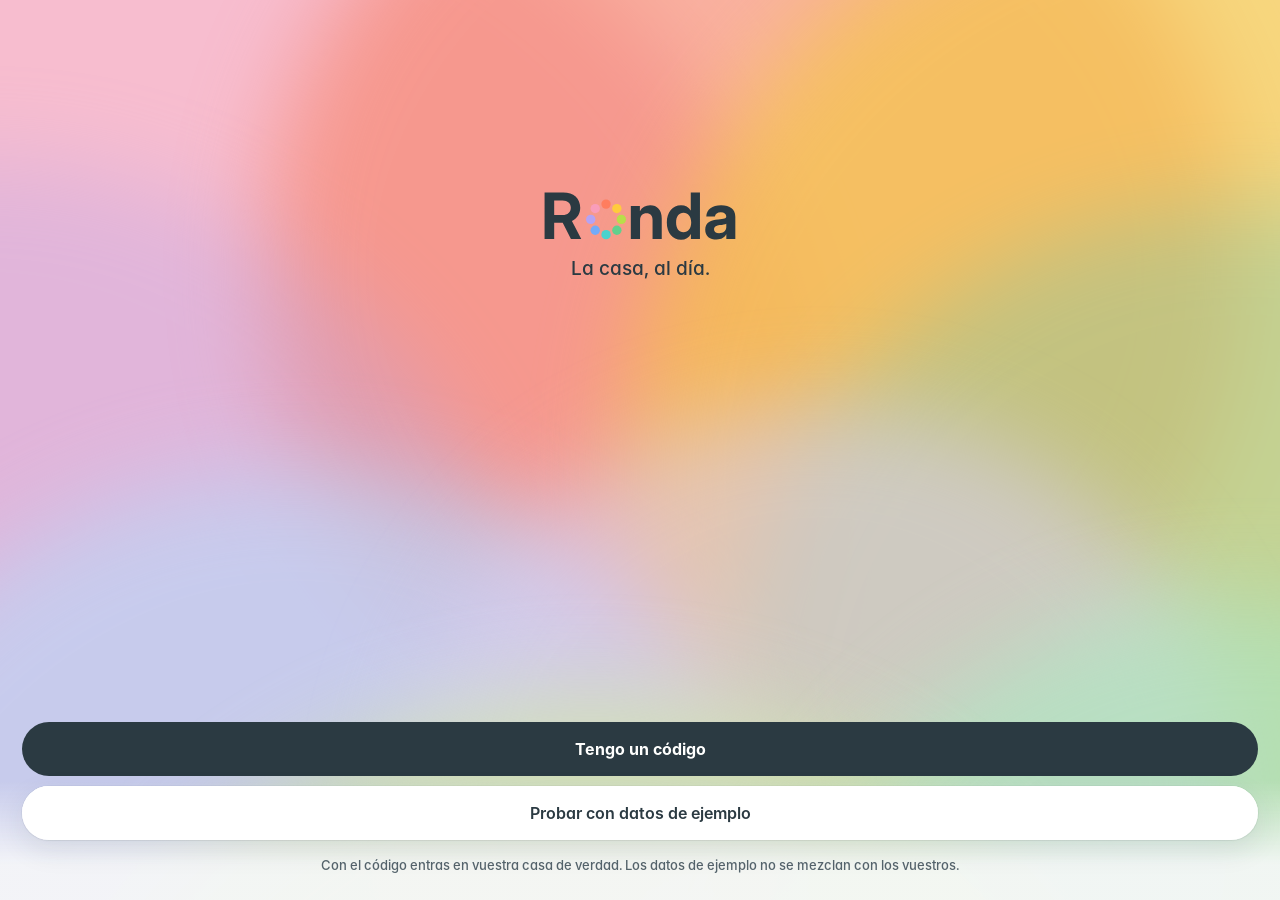
==== commit 967f122c: "Prueba del diseño nuevo · versión 0.3.5 (arranque como el de siempre, la barra sin parpadeo, dictado" ====
--- a/docs/index.html
+++ b/docs/index.html
@@ -29,8 +29,8 @@
 <body>
 <div id="app"></div>
 <div id="capa"></div>
-<!-- 0.3.1: «R◯nda» ya puesta mientras carga la app (sin pantalla en blanco). La animación sigue desde aquí. -->
-<div id="arranque"><div class="rn-arr5 rn-arr-pre"><svg class="rn-pal" width="216.7" height="57.5" viewBox="96 -1505 5840 1550" role="img" aria-label="Ronda"><g class="rn-pal-l" transform="scale(1 -1)"><path transform="translate(0 0)" d="M111 0H419V521H689C690 521 691 521 692 521L956 0H1286L987 579C1154 656 1253 804 1253 1001C1253 1301 1043 1490 707 1490H111ZM419 768V1234H688C851 1234 952 1143 952 1001C952 859 851 768 689 768Z"></path><path transform="translate(2470 0)" d="M399 587C399 751 484 824 606 824C729 824 800 749 800 607V0H1094V661C1094 928 949 1078 724 1078C572 1078 465 1010 394 890V1056H104V0H399Z"></path><path transform="translate(3669 0)" d="M515 -22C654 -22 767 39 828 162H829V0H1119V1490H825V910H824C756 1024 650 1078 513 1078C243 1078 58 853 58 529C58 198 239 -22 515 -22ZM591 218C448 218 355 331 355 529C355 727 448 840 591 840C740 840 839 717 839 529C839 340 740 218 591 218Z"></path><path transform="translate(4893 0)" d="M427 -18C589 -18 680 46 736 149H740V0H1028V716C1028 942 862 1078 573 1078C283 1078 111 940 98 722H375C382 803 454 859 564 859C672 859 737 805 737 727V720C737 652 669 643 476 624C256 604 64 536 64 298C64 87 216 -18 427 -18ZM509 187C410 187 346 231 346 306C346 390 426 429 527 444C622 459 705 473 739 492V386C739 272 651 187 509 187Z"></path></g><g class="rn-pal-b"><g transform="translate(1875.5 -528.0) scale(1.0000)"><circle cx="-431.0" cy="-0.0" r="105" fill="#FF7D5E"></circle><circle cx="-304.8" cy="-304.8" r="105" fill="#FFCB3D"></circle><circle cx="0.0" cy="-431.0" r="105" fill="#B9DE4A"></circle><circle cx="304.8" cy="-304.8" r="105" fill="#62D08D"></circle><circle cx="431.0" cy="-0.0" r="105" fill="#4AD3CD"></circle><circle cx="304.8" cy="304.8" r="105" fill="#74ABF7"></circle><circle cx="0.0" cy="431.0" r="105" fill="#B5A3F4"></circle><circle cx="-304.8" cy="304.8" r="105" fill="#F99DBA"></circle></g></g></svg></div></div>
+<!-- 0.3.5: la animación empieza desde el fondo vacío, como la de siempre (los archivos salen del móvil: no hay espera). -->
+<div id="arranque"></div>
 <noscript>Ronda necesita JavaScript.</noscript>
 <script src="app.js"></script>
 </body>
--- a/docs/ronda.css
+++ b/docs/ronda.css
@@ -1,4 +1,4 @@
-/* RONDA · prueba 0.3.1 · se genera con src/build.js a partir de src/css (tokens.css + diseno.css) */
+/* RONDA · prueba 0.3.5 · se genera con src/build.js a partir de src/css (tokens.css + diseno.css) */
 /* Ronda · diseño nuevo · valores aprobados. Ver 01_GUIA_DE_ESTILO.md.
    Nombres: --c-<color>-<tono>. Tonos: b bloque, f claro, fo muy claro, t tinta, fu fuerte, ico icono sobre blanco.
    --g-<color>-0/1/2 son los tres tonos del degradado de cabecera de cada sección. */
@@ -1939,35 +1939,6 @@
 }
 /* Mientras algo se mueve, sin desenfoque */
 html.rn-moviendo :is(.rn-gl, .rn-aviso, .rn-hj) { -webkit-backdrop-filter: none !important; backdrop-filter: none !important; }
-/* Dilo (0.3.1): una hoja más, abajo y entera, con el fondo difuminado */
-#capa .rn-dilo-v { position: fixed; inset: 0; background: rgba(15,20,23,.22); -webkit-backdrop-filter: blur(8px); backdrop-filter: blur(8px); opacity: 0; transition: opacity .26s ease-out; }
-#capa .rn-dilo-v.ver { opacity: 1; }
-#capa .rn-dilo-p { position: fixed; left: 0; right: 0; bottom: var(--kb, 0px); max-height: calc(100% - max(env(safe-area-inset-top), 20px) - 24px - var(--kb, 0px)); display: flex; flex-direction: column;
-  background: var(--cristal-hoja); border-radius: var(--r-hoja) var(--r-hoja) 0 0; padding: 10px 20px calc(18px + var(--pie, env(safe-area-inset-bottom))); box-shadow: 0 -10px 30px rgba(43,58,66,.14);
-  transform: translateY(105%); transition: transform .26s var(--e-salir); font-family: var(--f-texto); color: var(--txt); z-index: 2; }
-#capa .rn-dilo-p.ver { transform: none; transition: transform .42s var(--e-muelle); }
-#capa .rn-dilo-p .grab { display: block; width: 38px; height: 5px; border-radius: 3px; background: rgba(43,58,66,.22); margin: 0 auto 6px; flex: none; }
-#capa .rn-dilo-p .dx { position: absolute; right: 12px; top: 10px; width: 40px; height: 40px; display: flex; align-items: center; justify-content: center; border-radius: 50%; }
-#capa .rn-dilo-p .dring { display: flex; justify-content: center; margin: 14px 0 10px; flex: none; }
-#capa .rn-dilo-p .dring svg { width: 120px; height: 120px; }
-#capa .rn-dilo-p .dcuerpo { flex: 1; overflow-y: auto; min-height: 0; text-align: center; }
-#capa .rn-dilo-p .dbtns { display: flex; gap: 10px; padding-top: 12px; flex: none; }
-#capa .rn-dilo-p .dbtns .btn { flex: 1; display: flex; align-items: center; justify-content: center; gap: 6px; height: 48px; border-radius: 999px; font-weight: 700; font-size: 13.5px; border: 0; }
-#capa .rn-dilo-p .btn.pri { background: #2B3A42; color: #FFFFFE; }
-#capa .rn-dilo-p .btn.sec { background: #FFFFFF; color: var(--txt); box-shadow: 0 0 0 1px rgba(43,58,66,.08); }
-[data-tema="oscuro"] #capa .rn-dilo-p .btn.pri { background: #EEF2F4; color: #1B2226; }
-[data-tema="oscuro"] #capa .rn-dilo-p .btn.sec { background: rgba(255,255,255,.09); color: var(--txt); }
-[data-tema="oscuro"] #capa .rn-dilo-p .grab { background: rgba(255,255,255,.25); }
-#capa .rn-dilo-p :is(.cap, .mu) { color: var(--txt2); }
-#capa .rn-dilo-p .live { font: 600 19px/1.35 var(--f-titulo); }
-#capa .rn-dilo-p textarea { width: 100%; border: 0; outline: 0; border-radius: 14px; padding: 12px; background: #FFFFFF; box-shadow: 0 0 0 1px rgba(43,58,66,.08); font: 500 15px/1.4 var(--f-texto); color: var(--txt); }
-[data-tema="oscuro"] #capa .rn-dilo-p textarea { background: rgba(255,255,255,.09); }
-/* En oscuro, la flecha de volver y el subtítulo de las neutras se leen bien */
-[data-tema="oscuro"] .rn-aj .rn-atrasb, [data-tema="oscuro"] .rn-aj .rn-sub { color: var(--txt) !important; opacity: 1 !important; }
-.rn-aj .rn-atrasb { color: var(--txt); }
-/* Bienvenida, presentación y «ya no está conectado»: sobre el fondo de Inicio */
-:is([data-p="bienvenida"], [data-p="onb"], [data-p="anulado"]) { background: var(--fondo); }
-
 /* =================== 0.3.1 =================== */
 /* Arranque: el fondo de Inicio desde el primer momento (antes de que cargue la app) y la palabra ya puesta */
 #arranque { background:
@@ -2031,3 +2002,131 @@
 html.rn-kb-nota #app { top: var(--vvy, 0px); height: var(--vvh, 100%) !important; }
 html.rn-kb-nota .pg.notapg .tbar { padding-bottom: 0 !important; }
 html.rn-kb-nota .pg.notapg .pgc { padding-bottom: 90px; }
+
+/* =================== 0.3.2 · «Más», Dilo desde el «+» y el arranque =================== */
+/* Profundidad: la pantalla da un paso atrás y el velo la difumina */
+#app { transition: transform .5s var(--e-entrar); }
+html.rn-prof #app { transform: scale(.965); }
+#nav { transition: transform .5s var(--e-entrar); }
+html.rn-prof-nav #nav { transform: translateY(-14px) scale(.965); }
+.rn-velo.rn-velo-prof { background: rgba(255,255,255,.38); -webkit-backdrop-filter: blur(14px); backdrop-filter: blur(14px); transition: opacity .3s ease-out; }
+.rn-velo.rn-velo-prof.rn-ver { transition: opacity .5s var(--e-entrar); }
+[data-tema="oscuro"] .rn-velo.rn-velo-prof { background: rgba(15,20,23,.5); }
+/* «Más»: la barra se abre en la hoja. La hoja está en su sitio y se descubre desde el hueco de la barra */
+html.rn-mas #nav { z-index: 65; }
+html.rn-mas .rn-b5c { background: transparent; box-shadow: none; }
+.rn-hj.rn-gl.rn-hj-mas { transform: none; background: #FFFFFF; box-shadow: none; -webkit-backdrop-filter: none; backdrop-filter: none;
+  -webkit-clip-path: inset(var(--ct, 400px) 16px 16px 16px round 33px 33px 33px 33px); clip-path: inset(var(--ct, 400px) 16px 16px 16px round 33px 33px 33px 33px); transition: clip-path .26s var(--e-salir), -webkit-clip-path .26s var(--e-salir); will-change: clip-path; }
+[data-tema="oscuro"] .rn-hj.rn-gl.rn-hj-mas { background: #232C31; }
+.rn-hj.rn-gl.rn-hj-mas.rn-ver { transform: none; -webkit-clip-path: inset(0px 0px 0px 0px round 32px 32px 0px 0px); clip-path: inset(0px 0px 0px 0px round 32px 32px 0px 0px); transition: clip-path .5s var(--e-muelle), -webkit-clip-path .5s var(--e-muelle); }
+.rn-hj-mas .rn-hjc { padding-bottom: 100px; }
+.rn-hj-mas :is(.rn-hjcab, .rn-tirador) { opacity: 0; transition: opacity .1s ease; }
+.rn-hj-mas.rn-ver :is(.rn-hjcab, .rn-tirador) { opacity: 1; transition: opacity .28s ease .16s; }
+.rn-hj-mas .rn-sc { opacity: 0; transition: opacity .1s ease, transform .12s ease-out, background-color .12s; }
+.rn-hj-mas.rn-ver .rn-sc { opacity: 1; animation: rn-celda .38s var(--e-muelle) backwards; animation-delay: var(--d, 0ms); }
+@keyframes rn-celda { from { opacity: 0; transform: translate(var(--ux, 0px), var(--uy, 0px)) scale(.82); } }
+/* Mantener pulsado el «+» */
+#rn-vuelo { position: fixed; left: 0; top: 0; z-index: 80; pointer-events: none; overflow: visible; }
+.rn-plus5.rn-cargando { transform: scale(.88); transition: transform 1s linear; }
+.rn-plus5.rn-cargando svg { transform: rotate(45deg); transition: transform 1s var(--e-rellenar); }
+#nav:has(.rn-cargando) .rn-tab { opacity: .7; transition: opacity .3s ease; }
+.rn-plus5.rn-plus-ido { opacity: 0; transition: opacity .12s ease; }
+.rn-plus5.rn-plus-vuelve { animation: rn-vuelve .3s var(--e-entrar); }
+@keyframes rn-vuelve { from { opacity: 0; transform: scale(1.06); } }
+.rn-destello { position: fixed; z-index: 81; width: 60px; height: 60px; margin: -30px 0 0 -30px; border-radius: 50%; pointer-events: none;
+  box-shadow: 0 0 16px 3px rgba(181,163,244,.5), 0 0 16px 3px rgba(255,203,61,.35), inset 0 0 10px rgba(116,171,247,.4); animation: rn-destello .24s ease-out forwards; }
+@keyframes rn-destello { from { opacity: .9; transform: scale(1); } to { opacity: 0; transform: scale(1.3); } }
+/* Dilo: a pantalla completa. El anillo arriba, lo que dices debajo y los botones abajo */
+#capa .rn-dilo-v { position: fixed; inset: 0; background: rgba(255,255,255,.55); -webkit-backdrop-filter: blur(18px); backdrop-filter: blur(18px); opacity: 0; transition: opacity .3s ease-out; }
+[data-tema="oscuro"] #capa .rn-dilo-v { background: rgba(15,20,23,.6); }
+#capa .rn-dilo-v.ver { opacity: 1; transition: opacity .5s var(--e-entrar); }
+#capa .rn-dilo-p { position: fixed; left: 0; right: 0; top: 0; bottom: var(--kb, 0px); z-index: 2; display: flex; flex-direction: column; background: none; transform: none; border-radius: 0; box-shadow: none; max-height: none; height: auto;
+  padding: calc(max(env(safe-area-inset-top), 20px) + 96px) 22px calc(20px + var(--pie, env(safe-area-inset-bottom))); font-family: var(--f-texto); color: var(--txt); opacity: 0; transition: opacity .2s ease-in, padding .3s var(--e-entrar); }
+#capa .rn-dilo-p.ver { opacity: 1; transition: opacity .25s ease-out, padding .3s var(--e-entrar); }
+#capa .rn-dilo-p:has(.dring.peq), html.conteclado #capa .rn-dilo-p { padding-top: calc(max(env(safe-area-inset-top), 20px) + 44px); }
+#capa .rn-dilo-p .grab { display: none; }
+#capa .rn-dilo-p .dx { position: absolute; right: 14px; top: calc(max(env(safe-area-inset-top), 20px) + 30px); width: 40px; height: 40px; border-radius: 50%; display: flex; align-items: center; justify-content: center; background: rgba(43,58,66,.07); color: var(--txt); border: 0; }
+[data-tema="oscuro"] #capa .rn-dilo-p .dx { background: rgba(255,255,255,.12); }
+#capa .rn-dilo-p .dring { position: relative; display: flex; justify-content: center; flex: none; margin: 0 0 26px; }
+#capa .rn-dilo-p .dring svg { position: relative; width: 146px; height: 146px; overflow: visible; transition: opacity .1s ease, width .3s var(--e-entrar), height .3s var(--e-entrar); }
+#capa .rn-dilo-p .dring.rn-espera-vuelo svg, #capa .rn-dilo-cierra .dring svg { opacity: 0; transition: none; }
+#capa .rn-dilo-p .dring::before { content: ''; position: absolute; left: 50%; top: 50%; width: 170px; height: 170px; margin: -85px 0 0 -85px; border-radius: 50%; filter: blur(40px); opacity: 0;
+  background: conic-gradient(#FF7D5E, #FFCB3D, #B9DE4A, #62D08D, #4AD3CD, #74ABF7, #B5A3F4, #F99DBA, #FF7D5E); transition: opacity .5s ease .5s; }
+#capa .rn-dilo-p.ver .dring:not(.peq)::before { opacity: .3; animation: rn-respira 2.4s ease-in-out infinite alternate; }
+@keyframes rn-respira { from { transform: scale(.95); } to { transform: scale(1.05); } }
+#capa .rn-dilo-p .dring.peq { margin-bottom: 12px; }
+#capa .rn-dilo-p .dring.peq svg { width: 60px; height: 60px; }
+html.conteclado #capa .rn-dilo-p .dring svg { width: 84px; height: 84px; }
+#capa .rn-dilo-p .dcuerpo { flex: 1; min-height: 0; overflow-y: auto; display: flex; flex-direction: column; text-align: center; }
+#capa .rn-dilo-p .dcuerpo > * { flex: none; }
+#capa .rn-dilo-p .live { order: 2; font: 600 22px/1.32 var(--f-titulo); letter-spacing: -.015em; color: var(--txt); margin: 0; }
+#capa .rn-dilo-p .cap { order: 1; font-size: 13px; font-weight: 500; color: var(--txt2); margin: 0 0 10px; }
+#capa .rn-dilo-p .fld + .cap { margin-top: 10px; }
+#capa .rn-dilo-p h3 { text-align: left; }
+#capa .rn-dilo-p .card { text-align: left; }
+#capa .rn-dilo-p :is(.dcuerpo, .dbtns, .dx) { opacity: 0; transition: opacity .16s ease; }
+#capa .rn-dilo-p.ver :is(.dcuerpo, .dbtns, .dx) { opacity: 1; transition: opacity .3s ease .3s; }
+#capa .rn-dilo-p .dbtns { display: flex; gap: 10px; padding-top: 12px; flex: none; }
+#capa .rn-dilo-p .dbtns .btn { flex: 1; display: flex; align-items: center; justify-content: center; gap: 7px; height: 48px; border-radius: 999px; font: 700 14px var(--f-texto); border: 0; margin: 0; }
+#capa .rn-dilo-p .btn.pri { background: #2B3A42; color: #FFFFFE; box-shadow: none; }
+#capa .rn-dilo-p .btn.sec { background: #FFFFFF; color: #2B3A42; box-shadow: 0 0 0 1px rgba(43,58,66,.10), 0 2px 8px rgba(43,58,66,.06); }
+[data-tema="oscuro"] #capa .rn-dilo-p .btn.pri { background: #EEF2F4; color: #1B2226; }
+[data-tema="oscuro"] #capa .rn-dilo-p .btn.sec { background: rgba(255,255,255,.10); color: #EEF2F4; box-shadow: inset 0 0 0 1px rgba(255,255,255,.12); }
+#capa .rn-dilo-p textarea { width: 100%; border: 0; outline: 0; background: none; font: 500 16px/1.4 var(--f-texto); color: var(--txt); resize: none; }
+#capa .rn-dilo-p .fld { background: #FFFFFF; border-radius: 16px; padding: 10px 14px; text-align: left; box-shadow: 0 0 0 1px rgba(43,58,66,.08); display: block; }
+[data-tema="oscuro"] #capa .rn-dilo-p .fld { background: rgba(255,255,255,.09); box-shadow: inset 0 0 0 1px rgba(255,255,255,.10); }
+/* Dilo en la hoja «Añadir» y el micrófono de Compra (ya funciona) */
+.rn-dilo-fila { display: flex; align-items: center; gap: 12px; width: 100%; margin-top: 12px; padding: 12px 14px; border-radius: 18px; background: rgba(43,58,66,.045); text-align: left; }
+[data-tema="oscuro"] .rn-dilo-fila { background: rgba(255,255,255,.07); }
+.rn-dilo-fila .rn-t { display: block; font-size: 14px; font-weight: 600; } .rn-dilo-fila .rn-n { display: block; font-size: 11.5px; color: var(--txt2); }
+.rn-dilo-pts { display: flex; flex: none; }
+.rn-qmic { opacity: 1; }
+/* Arranque: se va sin hueco; en la bienvenida, la palabra se desliza a su sitio */
+#arranque.rn-anim5.rn-fuera { opacity: 0; transition: opacity .28s ease-in; }
+#arranque.rn-a-bienv { background: none !important; pointer-events: none; }
+#arranque.rn-a-bienv .rn-aurora { opacity: 0; transition: opacity .4s ease; }
+#arranque.rn-a-bienv .rn-arr5 { transition: transform .6s var(--e-entrar); }
+.rn-bv-entra .rn-bienv-s { animation: rn-bloque .45s ease-out .35s backwards; }
+.rn-bv-entra .rn-pie-btns > * { animation: rn-bloque .45s ease-out .45s backwards; }
+.rn-bv-entra .rn-pie-btns > :nth-child(2) { animation-delay: .53s; } .rn-bv-entra .rn-pie-btns > :nth-child(3) { animation-delay: .61s; }
+@media (prefers-reduced-motion: reduce) {
+  #app, #nav { transition: none; transform: none !important; }
+  .rn-hj.rn-gl.rn-hj-mas, .rn-hj.rn-gl.rn-hj-mas.rn-ver { clip-path: none !important; }
+  .rn-hj-mas.rn-ver .rn-sc, #capa .rn-dilo-p.ver .dring::before, .rn-plus5.rn-plus-vuelve { animation: none !important; }
+  .rn-plus5.rn-cargando, .rn-plus5.rn-cargando svg { transition: none; transform: none; }
+}
+
+/* =================== 0.3.3 =================== */
+/* Arranque: la palabra se va antes que el fondo, para que no se quede encima de Inicio */
+#arranque.rn-anim5.rn-fuera .rn-arr5 { opacity: 0; transition: opacity .12s ease-in, transform .19s ease-in; }
+/* Notas: la nota abierta se tiñe de su color; las fijadas llevan su marca */
+.pg.notapg.tinta { --g0: color-mix(in srgb, var(--nc) 62%, #FFFFFF); --g1: color-mix(in srgb, var(--nc) 46%, #FFFFFF); --g2: color-mix(in srgb, var(--nc) 24%, #FFFFFF); }
+[data-tema="oscuro"] .pg.notapg.tinta { --g0: color-mix(in srgb, var(--nc) 38%, #0F1417); --g1: color-mix(in srgb, var(--nc) 26%, #0F1417); --g2: color-mix(in srgb, var(--nc) 12%, #0F1417); }
+.rn-fij { display: inline-flex; vertical-align: -1px; margin-right: 4px; opacity: .75; }
+
+/* =================== 0.3.4 =================== */
+/* Notas: blancas por defecto */
+.rn-nt.rn-nt-blanca { background: #FFFFFF; box-shadow: 0 0 0 1px rgba(43,58,66,.06), 0 2px 8px rgba(43,58,66,.05); }
+.rn-nt.rn-nt-blanca b { color: var(--txt); } .rn-nt.rn-nt-blanca .rn-ntx { color: var(--txt2); } .rn-nt.rn-nt-blanca .rn-ntp { color: var(--txt2); }
+[data-tema="oscuro"] .rn-nt.rn-nt-blanca { background: rgba(255,255,255,.08); box-shadow: inset 0 0 0 1px rgba(255,255,255,.08); }
+[data-tema="oscuro"] .rn-nt.rn-nt-blanca b { color: var(--txt); }
+.pg.notapg:not(.tinta) { --g0: var(--fondo); --g1: var(--fondo); --g2: var(--fondo); --sf: #FFFFFF; }
+.pg.notapg:not(.tinta) .rn-atrasb { color: var(--txt); }
+.rn-viejo .tbar .cd { box-shadow: inset 0 0 0 1.5px rgba(43,58,66,.22); }
+[data-tema="oscuro"] .rn-viejo .tbar .cd { box-shadow: inset 0 0 0 1.5px rgba(255,255,255,.3); }
+/* La mancha, cuando cruza el «+»: se apaga y aparece */
+.rn-pil.rn-pil-sale { animation: rn-pil-sale .16s ease-in forwards; }
+.rn-pil.rn-pil-entra { animation: rn-pil-entra .24s var(--e-muelle) backwards; }
+@keyframes rn-pil-sale { to { opacity: 0; scale: .82; } }
+@keyframes rn-pil-entra { from { opacity: 0; scale: .82; } }
+#capa .rn-dilo-p .dring svg { cursor: pointer; }
+
+/* ===================== 0.3.5 ===================== */
+/* Arranque: la palabra se va fundiéndose en su sitio mientras aparece Inicio (como la de siempre) */
+#arranque.rn-anim5.rn-fuera { opacity: 0; transition: opacity .38s ease; }
+#arranque.rn-anim5.rn-fuera .rn-arr5 { transform: translate(-50%, -50%); opacity: 1; transition: none; }
+/* Dilo: el anillo pide un toque */
+#capa .rn-dilo-p .dring { cursor: pointer; }
+#capa .rn-dilo-p .dring.rn-toca { animation: rn-toca 1.6s ease-in-out infinite; }
+@keyframes rn-toca { 0%, 100% { scale: 1; } 50% { scale: 1.06; } }
+@media (prefers-reduced-motion: reduce) { #capa .rn-dilo-p .dring.rn-toca { animation: none; } }
